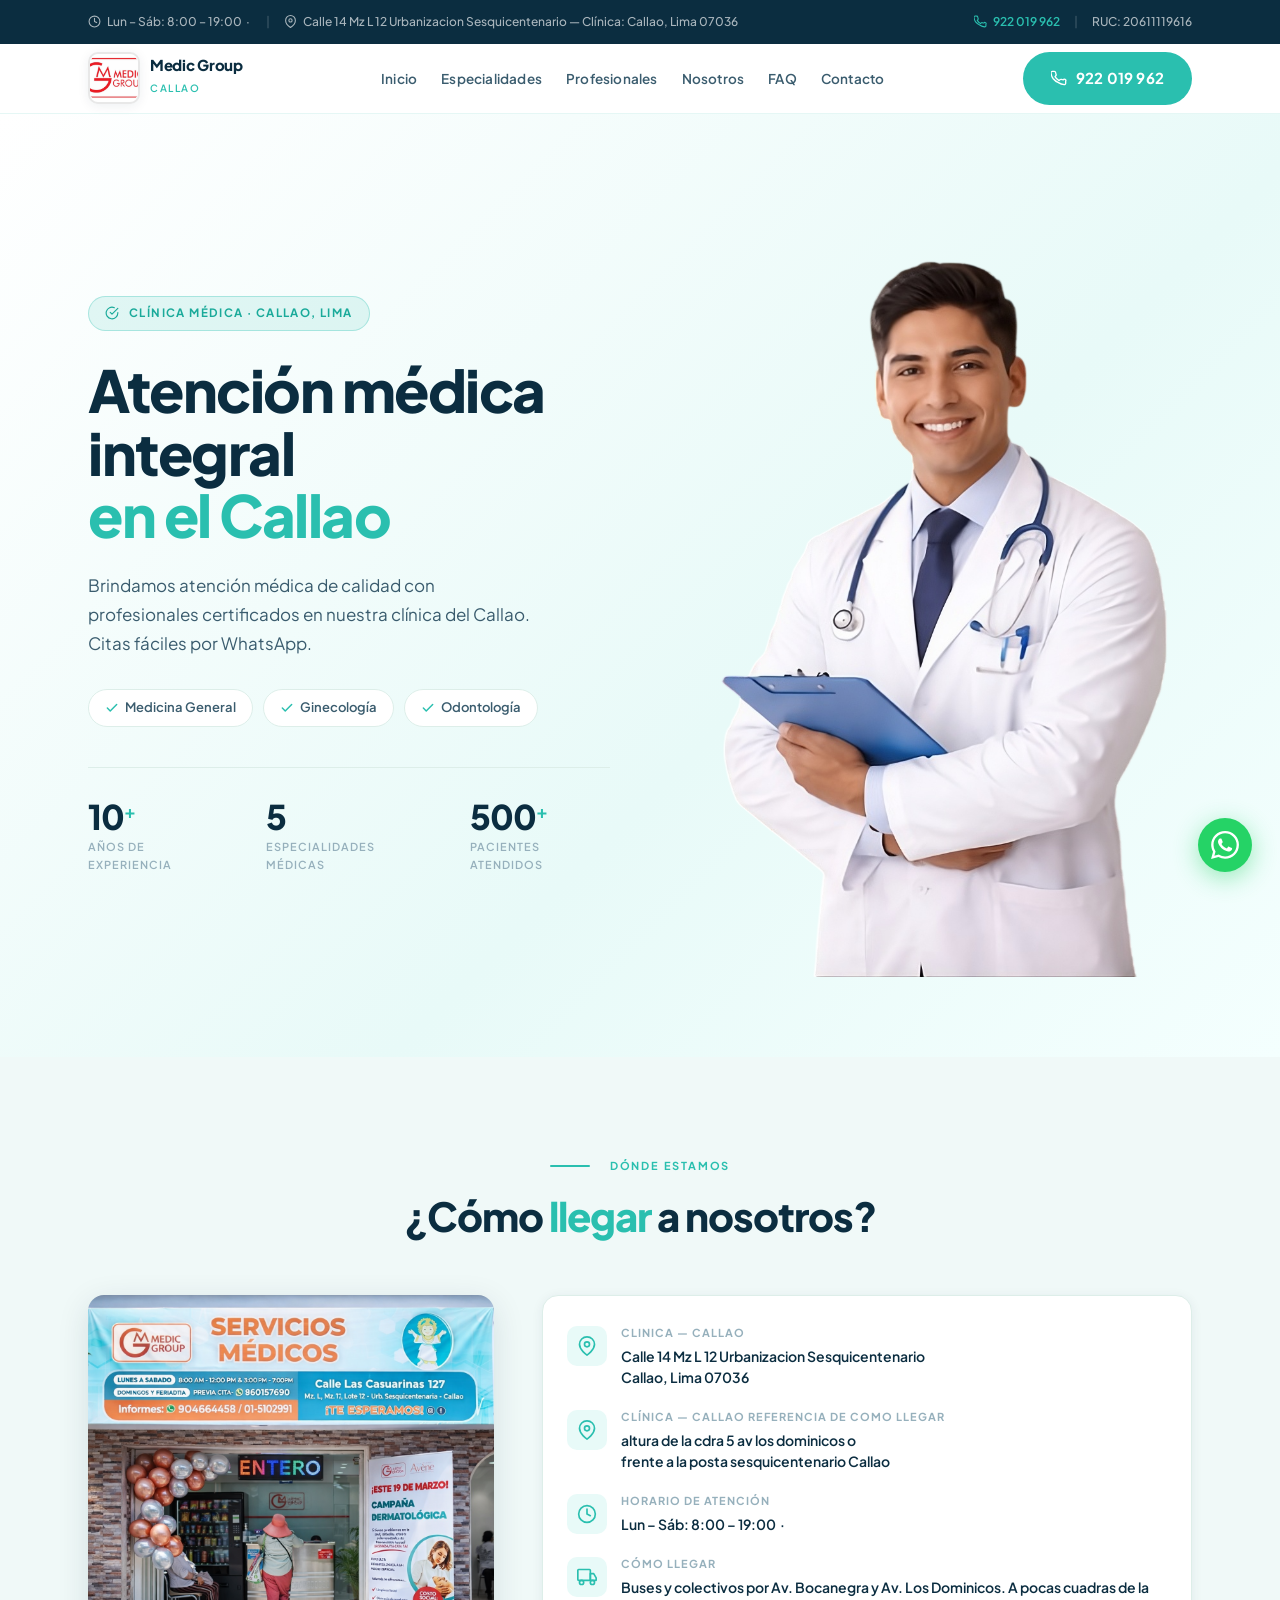
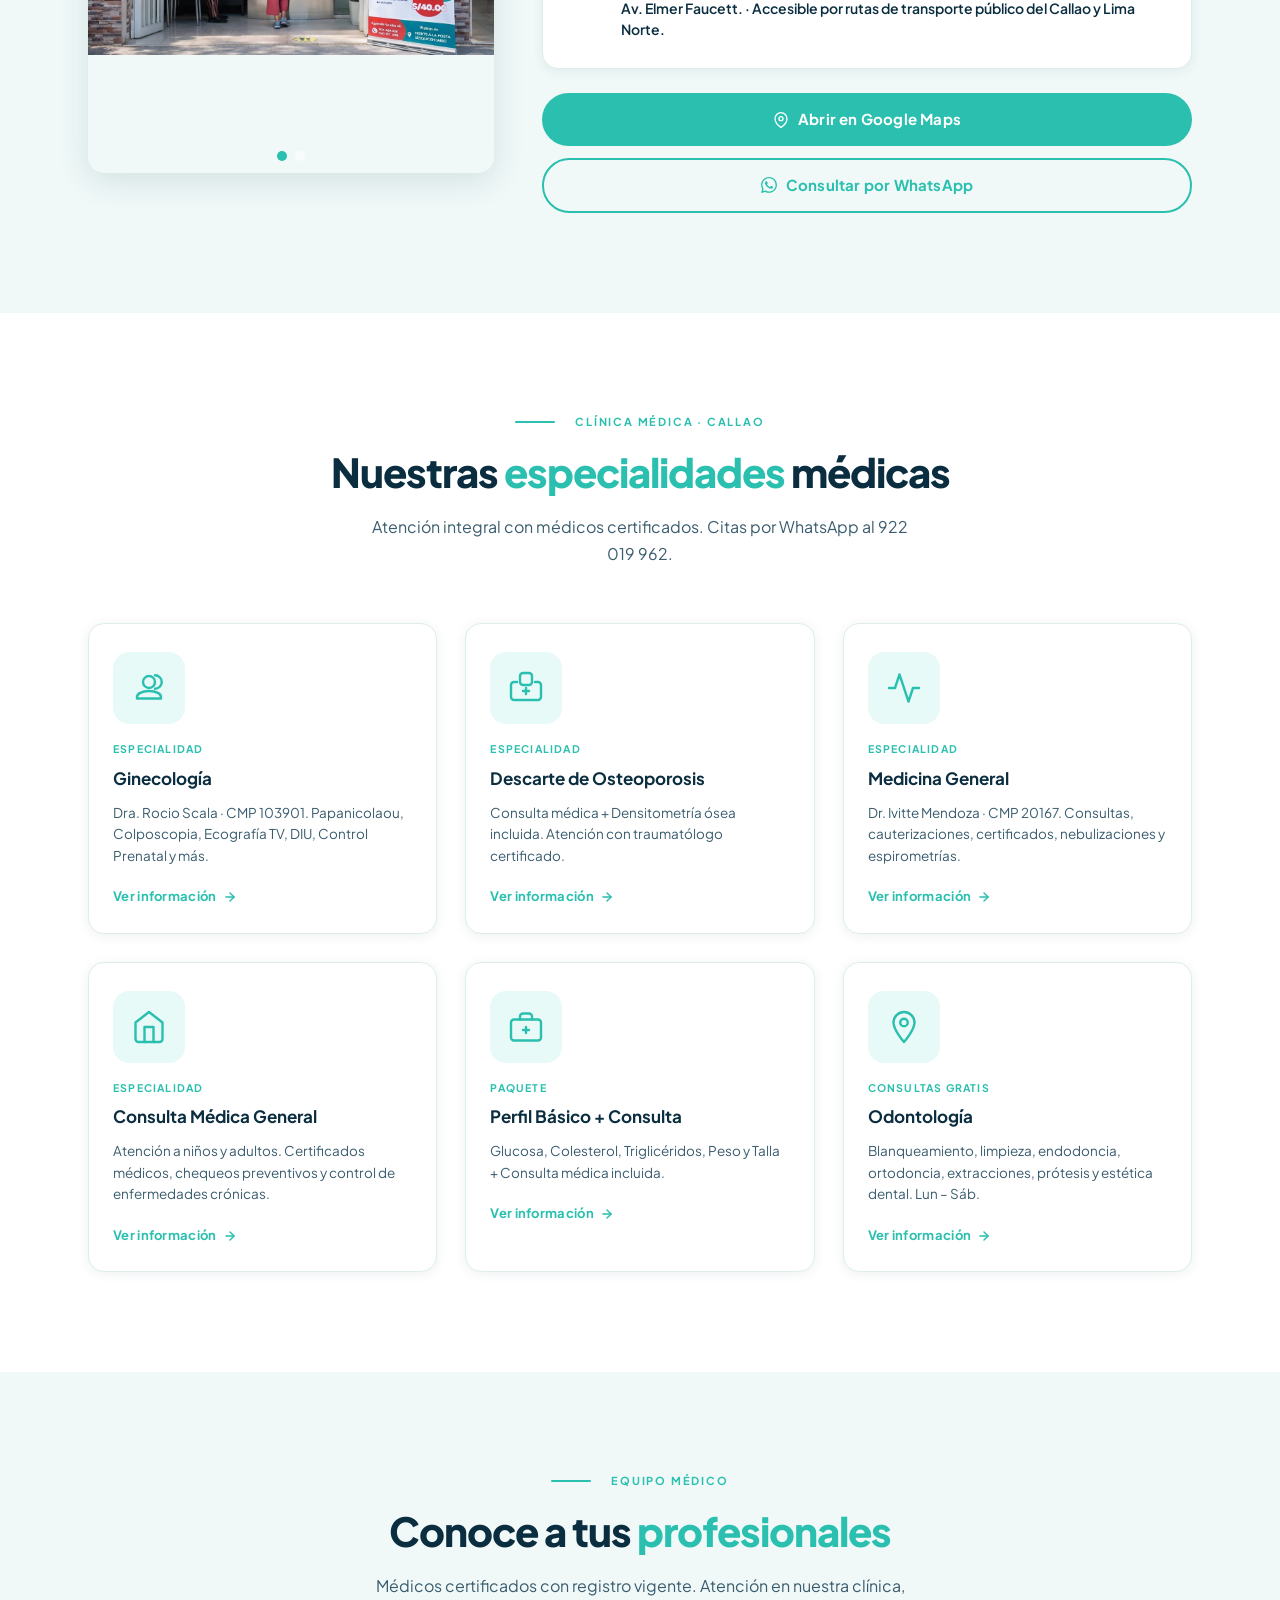
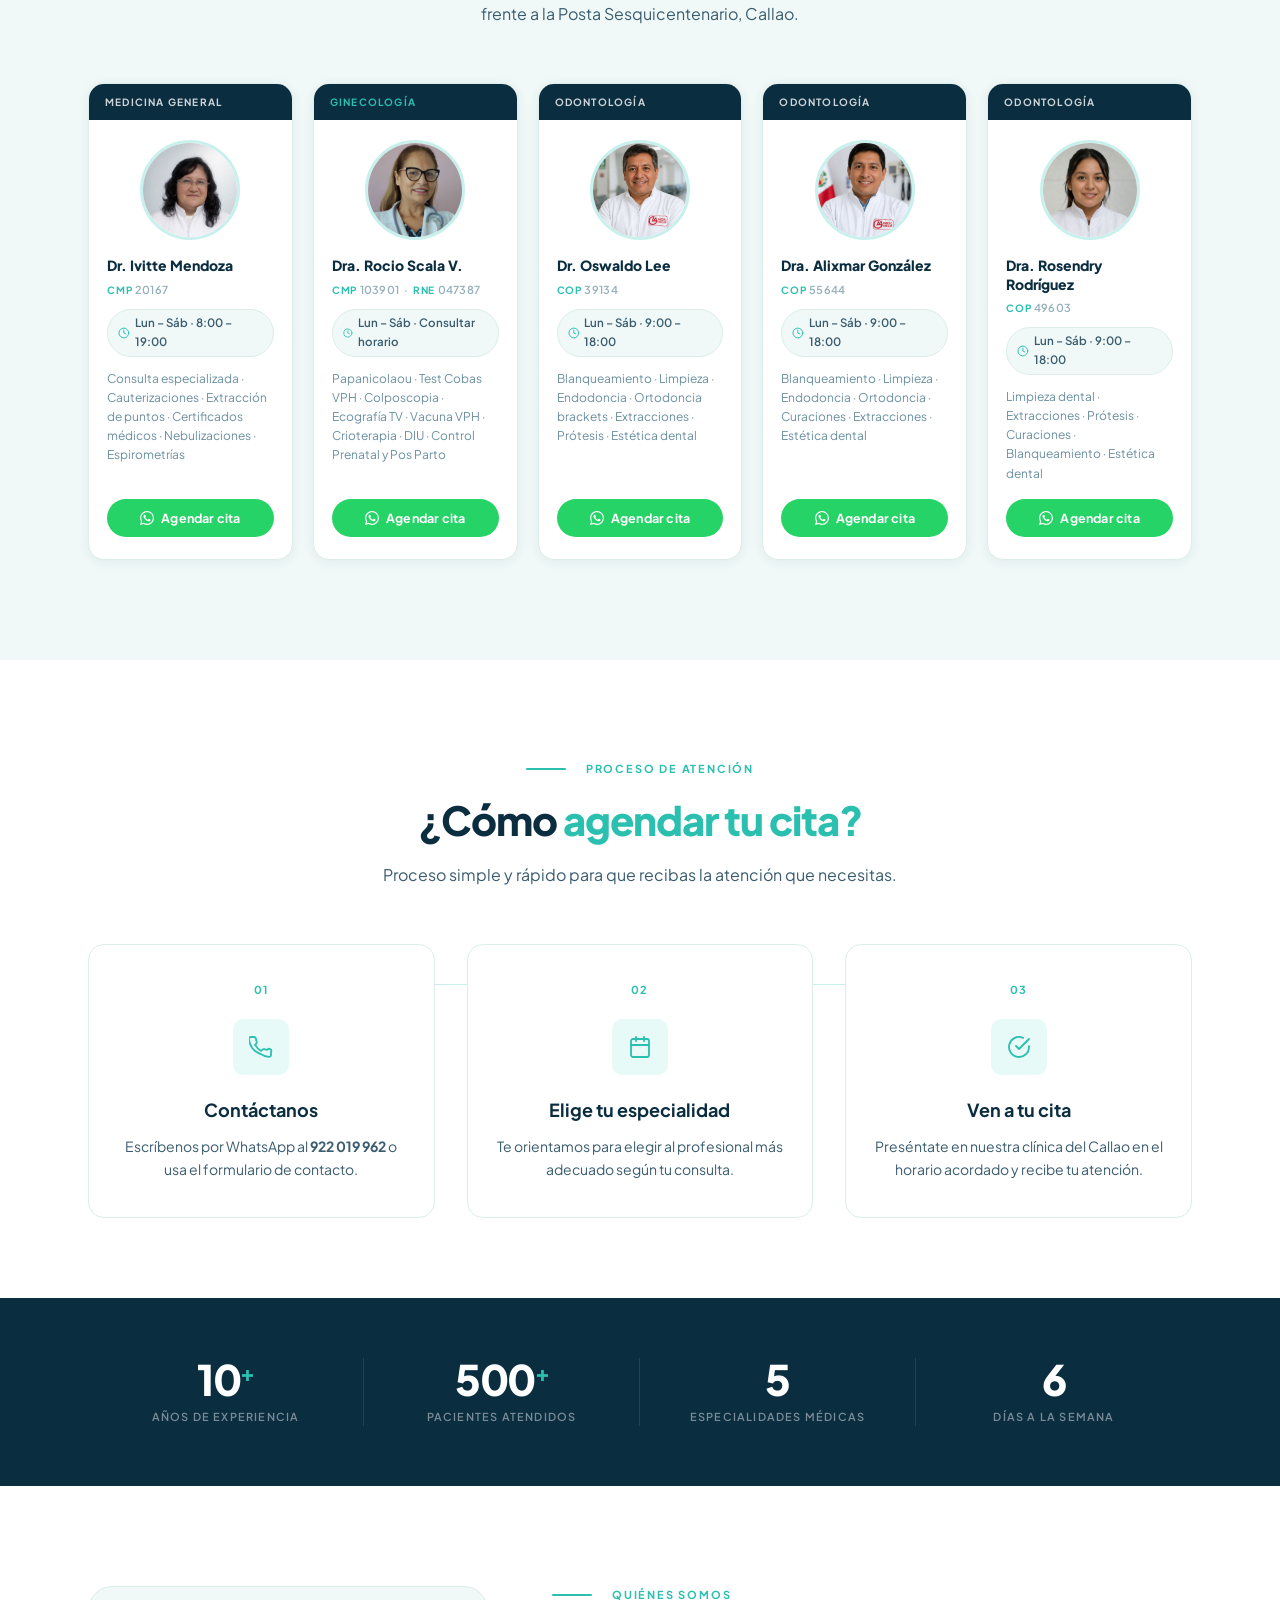
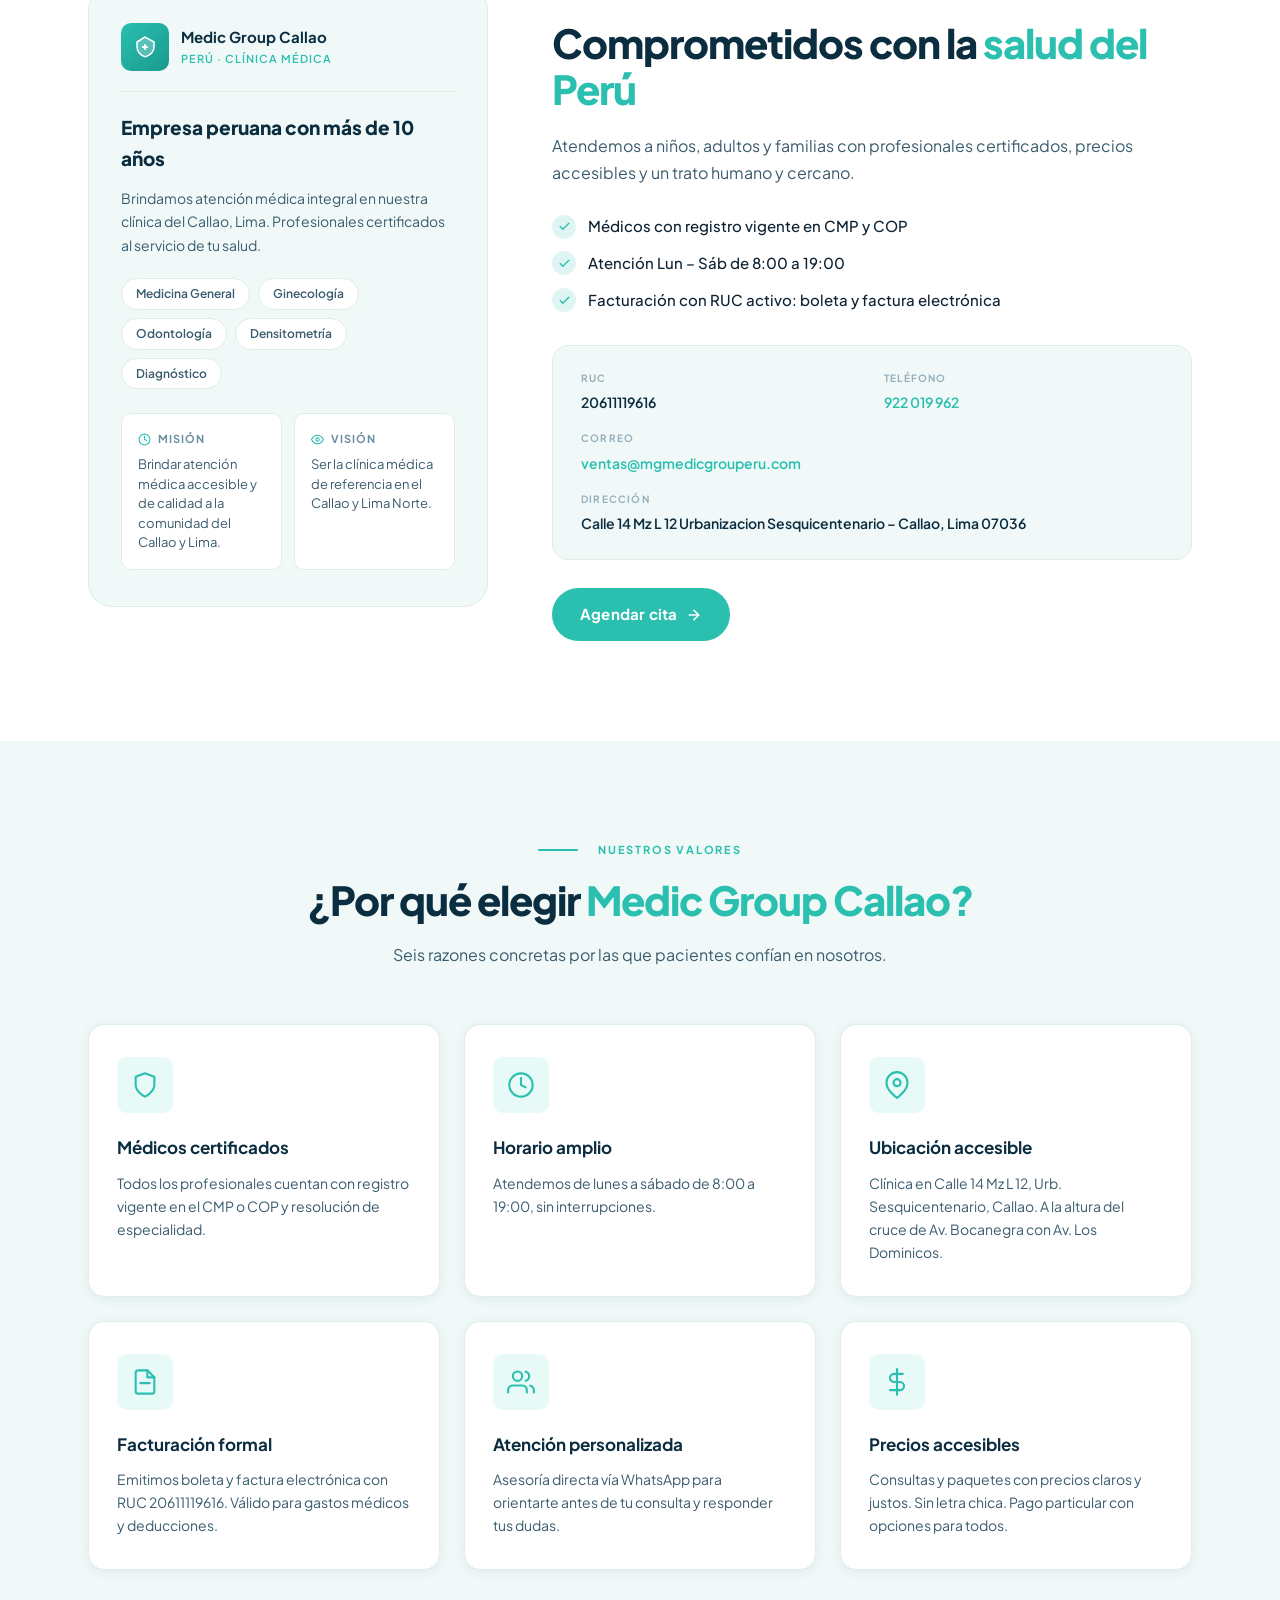
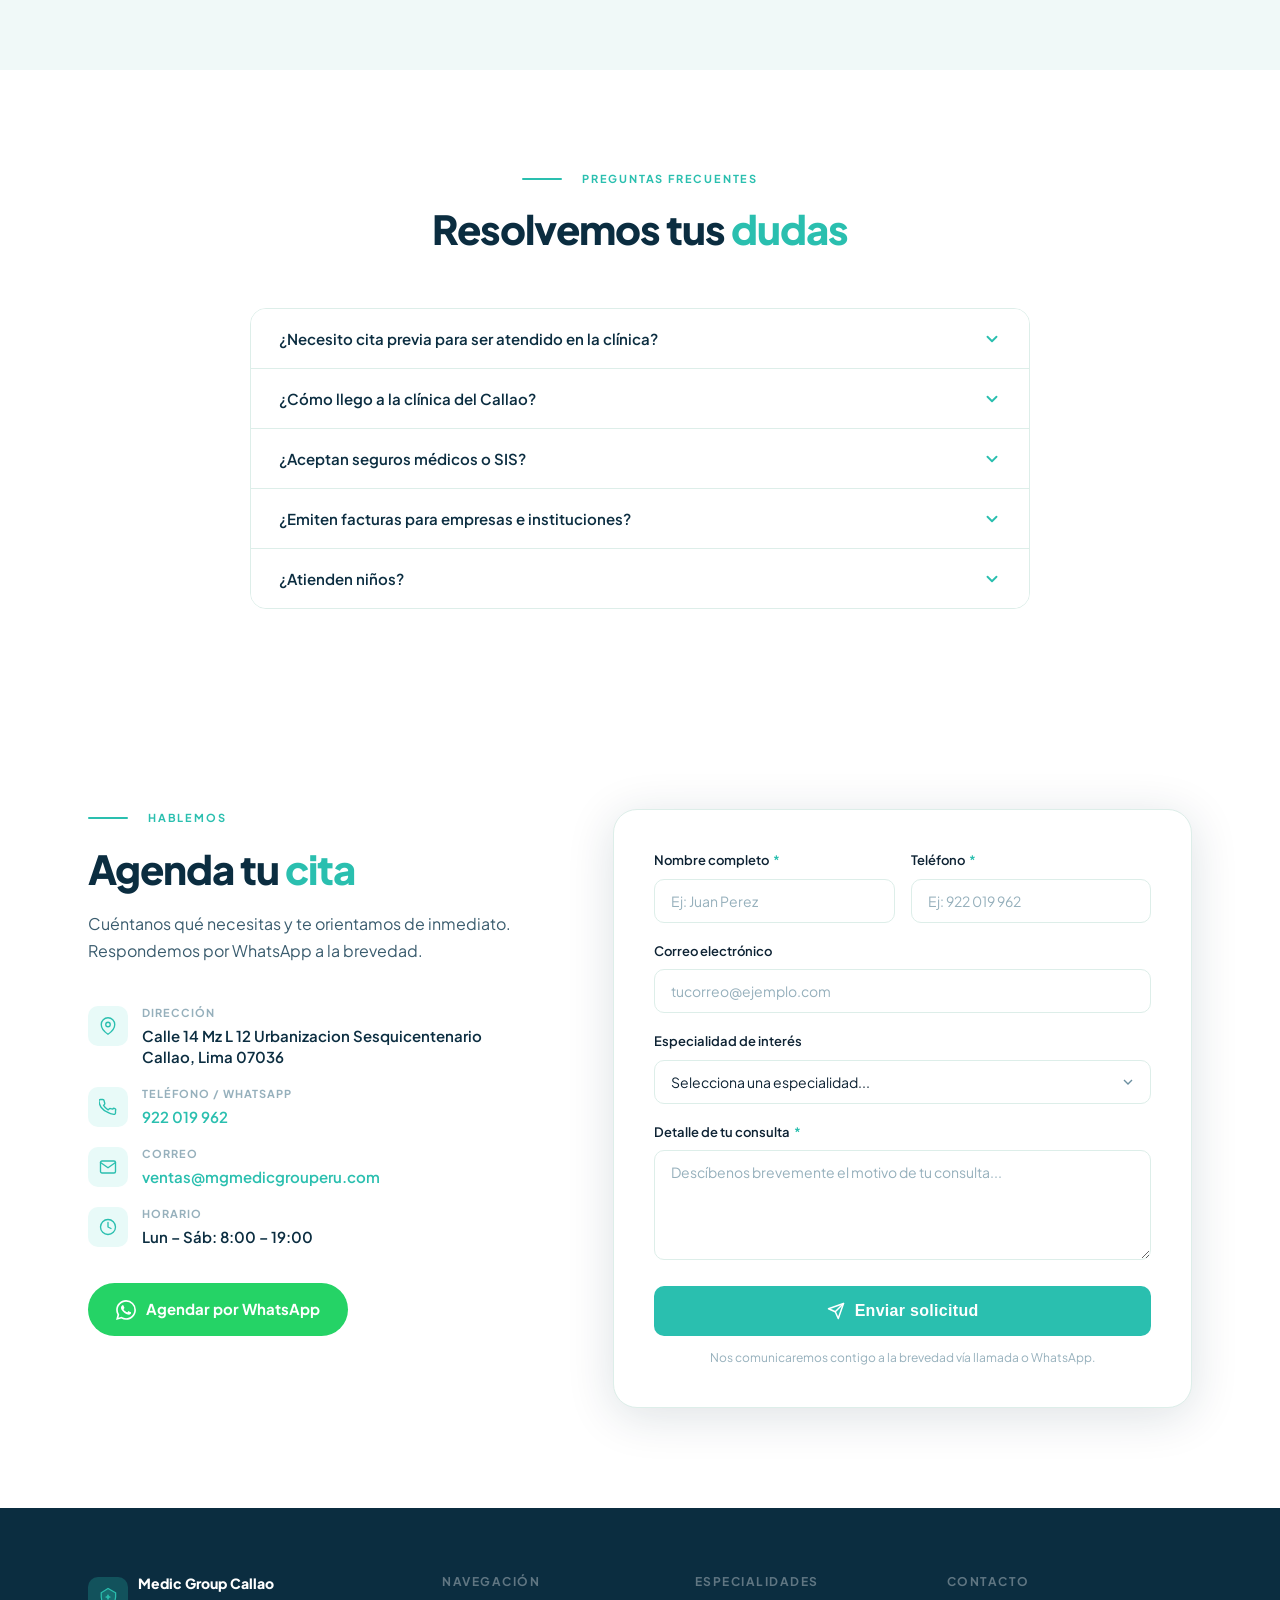
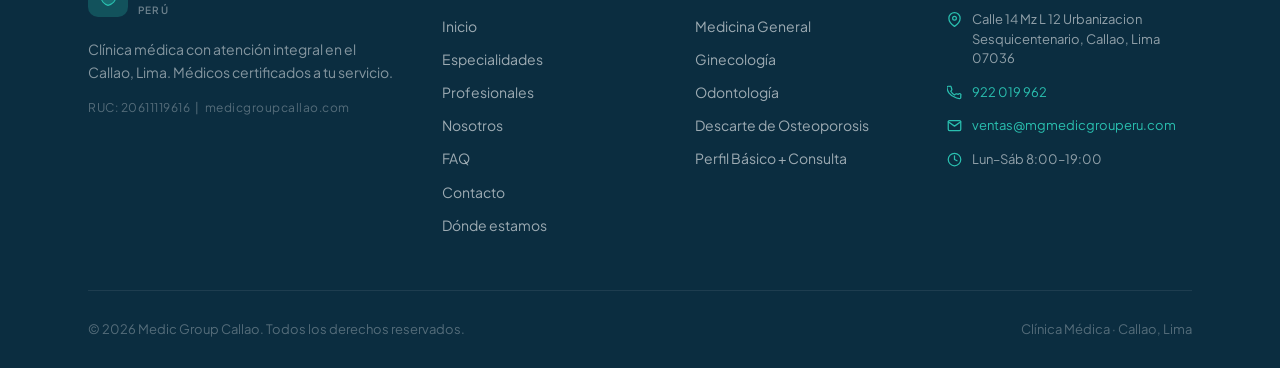
==== index.html @ 3d5a36c9 "Update index.html" ====
<!DOCTYPE html>
<html lang="es">
<head>
  <meta charset="UTF-8">
  <meta name="viewport" content="width=device-width, initial-scale=1.0">

  <title>MG Medic Group Peru — Clínica</title>
  
  <meta name="description" content="Clínica médica en el Callao con atención en Medicina General, Ginecología y Odontología. Médicos certificados. Citas por WhatsApp.">

  <link rel="icon" href="logo.png" sizes="32x32">

  <script type="application/ld+json">
  {
    "@context": "https://schema.org",
    "@type": "MedicalClinic",
    "name": "Medic Group Callao",
    "url": "https://medicgroupcallao.com",
    "logo": "https://medicgroupcallao.com/logo.png"
  }
  </script>

  <link rel="preconnect" href="https://fonts.googleapis.com">
  <link rel="preconnect" href="https://fonts.gstatic.com" crossorigin>
  <link href="https://fonts.googleapis.com/css2?family=Plus+Jakarta+Sans:wght@300;400;500;600;700;800&display=swap" rel="stylesheet">
  <link rel="stylesheet" href="styles.css">
  <link rel="stylesheet" href="animations.css">
</head>
<body>

<!-- WA FLOTANTE -->
<a href="https://wa.me/51922019962" target="_blank" class="fab-wa" aria-label="WhatsApp">
  <svg viewBox="0 0 24 24" fill="#fff" width="28" height="28"><path d="M17.472 14.382c-.297-.149-1.758-.867-2.03-.967-.273-.099-.471-.148-.67.15-.197.297-.767.966-.94 1.164-.173.199-.347.223-.644.075-.297-.15-1.255-.463-2.39-1.475-.883-.788-1.48-1.761-1.653-2.059-.173-.297-.018-.458.13-.606.134-.133.298-.347.446-.52.149-.174.198-.298.298-.497.099-.198.05-.371-.025-.52-.075-.149-.669-1.612-.916-2.207-.242-.579-.487-.5-.669-.51-.173-.008-.371-.01-.57-.01-.198 0-.52.074-.792.372-.272.297-1.04 1.016-1.04 2.479 0 1.462 1.065 2.875 1.213 3.074.149.198 2.096 3.2 5.077 4.487.709.306 1.262.489 1.694.625.712.227 1.36.195 1.871.118.571-.085 1.758-.719 2.006-1.413.248-.694.248-1.289.173-1.413-.074-.124-.272-.198-.57-.347m-5.421 7.403h-.004a9.87 9.87 0 01-5.031-1.378l-.361-.214-3.741.982.998-3.648-.235-.374a9.86 9.86 0 01-1.51-5.26c.001-5.45 4.436-9.884 9.888-9.884 2.64 0 5.122 1.03 6.988 2.898a9.825 9.825 0 012.893 6.994c-.003 5.45-4.437 9.884-9.885 9.884m8.413-18.297A11.815 11.815 0 0012.05 0C5.495 0 .16 5.335.157 11.892c0 2.096.547 4.142 1.588 5.945L.057 24l6.305-1.654a11.882 11.882 0 005.683 1.448h.005c6.554 0 11.89-5.335 11.893-11.893a11.821 11.821 0 00-3.48-8.413z"/></svg>
</a>

<!-- MODAL -->
<div class="modal-overlay" id="modalOverlay" onclick="closeModal()">
  <div class="modal-box" onclick="event.stopPropagation()">
    <button class="modal-close" onclick="closeModal()">
      <svg viewBox="0 0 24 24" fill="none" stroke="currentColor" stroke-width="2.5" stroke-linecap="round" stroke-linejoin="round" width="18" height="18"><line x1="18" y1="6" x2="6" y2="18"/><line x1="6" y1="6" x2="18" y2="18"/></svg>
    </button>
    <div class="modal-header">
      <div class="modal-header-icon" id="modalIcon">
        <svg viewBox="0 0 24 24" fill="none" stroke="currentColor" stroke-width="1.6" stroke-linecap="round" stroke-linejoin="round" width="32" height="32"><path d="M22 12h-4l-3 9L9 3l-3 9H2"/></svg>
      </div>
      <div class="modal-tag" id="modalTag"></div>
      <h3 class="modal-title" id="modalTitle"></h3>
    </div>
    <div class="modal-body">
      <p class="modal-desc" id="modalDesc"></p>
      <a id="modalBtn" href="#" target="_blank" class="modal-wa-btn">
        <svg viewBox="0 0 24 24" fill="currentColor" width="20" height="20"><path d="M17.472 14.382c-.297-.149-1.758-.867-2.03-.967-.273-.099-.471-.148-.67.15-.197.297-.767.966-.94 1.164-.173.199-.347.223-.644.075-.297-.15-1.255-.463-2.39-1.475-.883-.788-1.48-1.761-1.653-2.059-.173-.297-.018-.458.13-.606.134-.133.298-.347.446-.52.149-.174.198-.298.298-.497.099-.198.05-.371-.025-.52-.075-.149-.669-1.612-.916-2.207-.242-.579-.487-.5-.669-.51-.173-.008-.371-.01-.57-.01-.198 0-.52.074-.792.372-.272.297-1.04 1.016-1.04 2.479 0 1.462 1.065 2.875 1.213 3.074.149.198 2.096 3.2 5.077 4.487.709.306 1.262.489 1.694.625.712.227 1.36.195 1.871.118.571-.085 1.758-.719 2.006-1.413.248-.694.248-1.289.173-1.413-.074-.124-.272-.198-.57-.347m-5.421 7.403h-.004a9.87 9.87 0 01-5.031-1.378l-.361-.214-3.741.982.998-3.648-.235-.374a9.86 9.86 0 01-1.51-5.26c.001-5.45 4.436-9.884 9.888-9.884 2.64 0 5.122 1.03 6.988 2.898a9.825 9.825 0 012.893 6.994c-.003 5.45-4.437 9.884-9.885 9.884m8.413-18.297A11.815 11.815 0 0012.05 0C5.495 0 .16 5.335.157 11.892c0 2.096.547 4.142 1.588 5.945L.057 24l6.305-1.654a11.882 11.882 0 005.683 1.448h.005c6.554 0 11.89-5.335 11.893-11.893a11.821 11.821 0 00-3.48-8.413z"/></svg>
        Agendar cita por WhatsApp
      </a>
    </div>
  </div>
</div>

<!-- TOP BAR -->
<div class="topbar">
  <div class="container">
    <div class="topbar-inner">
      <div class="topbar-left">
        <span class="topbar-item">
          <svg viewBox="0 0 24 24" fill="none" stroke="currentColor" stroke-width="2" stroke-linecap="round" stroke-linejoin="round" width="13" height="13"><circle cx="12" cy="12" r="10"/><polyline points="12 6 12 12 16 14"/></svg>
          Lun &ndash; S&aacute;b: 8:00 &ndash; 19:00 &nbsp;&middot;&nbsp; 
        </span>
        <span class="topbar-divider">|</span>
        <span class="topbar-item">
          <svg viewBox="0 0 24 24" fill="none" stroke="currentColor" stroke-width="2" stroke-linecap="round" stroke-linejoin="round" width="13" height="13"><path d="M21 10c0 7-9 13-9 13s-9-6-9-13a9 9 0 0118 0z"/><circle cx="12" cy="10" r="3"/></svg>
          Calle 14 Mz L 12 Urbanizacion Sesquicentenario &mdash; Cl&iacute;nica: Callao, Lima 07036
        </span>
      </div>
      <div class="topbar-right">
        <a href="tel:51922019962" class="topbar-item topbar-link">
          <svg viewBox="0 0 24 24" fill="none" stroke="currentColor" stroke-width="2" stroke-linecap="round" stroke-linejoin="round" width="13" height="13"><path d="M22 16.92v3a2 2 0 01-2.18 2 19.79 19.79 0 01-8.63-3.07A19.5 19.5 0 013 12.72a19.79 19.79 0 01-3.07-8.67A2 2 0 011.9 2h3a2 2 0 012 1.72c.127.96.361 1.903.7 2.81a2 2 0 01-.45 2.11L6.09 9.91a16 16 0 006 6l1.27-1.27a2 2 0 012.11-.45c.907.339 1.85.573 2.81.7A2 2 0 0122 16.92z"/></svg>
          922 019 962
        </a>
        <span class="topbar-divider">|</span>
        <span class="topbar-item">RUC: 20611119616</span>
      </div>
    </div>
  </div>
</div>

<!-- NAVBAR -->
<nav class="navbar" id="navbar">
  <div class="container">
    <div class="nav-wrapper">
      <a href="#inicio" class="logo-mark">
        <div class="logo-icon">
        <img src="logo.png" alt="Logo Medic Group Callao" style="width:44px;height:44px;object-fit:contain;border-radius:10px;">
        </div>
        <div class="logo-text">
          <strong>Medic Group </strong>
          <span>Callao</span>
        </div>
      </a>
      <ul class="nav-links" role="list">
        <li><a href="#inicio"         class="nav-link">Inicio</a></li>
        <li><a href="#especialidades" class="nav-link">Especialidades</a></li>
        <li><a href="#profesionales"  class="nav-link">Profesionales</a></li>
        <li><a href="#nosotros"       class="nav-link">Nosotros</a></li>
        <li><a href="#faq"            class="nav-link">FAQ</a></li>
        <li><a href="#contacto"       class="nav-link">Contacto</a></li>
      </ul>
      <a href="tel:51922019962" class="btn-phone btn-primary">
        <svg viewBox="0 0 24 24" fill="none" stroke="currentColor" stroke-width="2" stroke-linecap="round" stroke-linejoin="round" width="15" height="15"><path d="M22 16.92v3a2 2 0 01-2.18 2 19.79 19.79 0 01-8.63-3.07A19.5 19.5 0 013 12.72a19.79 19.79 0 01-3.07-8.67A2 2 0 011.9 2h3a2 2 0 012 1.72c.127.96.361 1.903.7 2.81a2 2 0 01-.45 2.11L6.09 9.91a16 16 0 006 6l1.27-1.27a2 2 0 012.11-.45c.907.339 1.85.573 2.81.7A2 2 0 0122 16.92z"/></svg>
        922 019 962
      </a>
      <button class="hamburger" id="hamburger" aria-label="Menu">
        <span></span><span></span><span></span>
      </button>
    </div>
    <div class="mobile-nav" id="mobileNav">
      <a href="#inicio"         class="nav-link">Inicio</a>
      <a href="#especialidades" class="nav-link">Especialidades</a>
      <a href="#profesionales"  class="nav-link">Profesionales</a>
      <a href="#nosotros"       class="nav-link">Nosotros</a>
      <a href="#faq"            class="nav-link">FAQ</a>
      <a href="#contacto"       class="nav-link">Contacto</a>
      <a href="#ubicacion"      class="nav-link">D&oacute;nde estamos</a>
      <a href="tel:51922019962" class="btn-phone btn-primary mobile-nav-phone">922 019 962</a>
    </div>
  </div>
</nav>

<!-- HERO -->
<section class="hero" id="inicio">
  <div class="container">
    <div class="hero-grid">
      <div class="hero-text-col">
        <div class="hero-label">
          <svg viewBox="0 0 24 24" fill="none" stroke="currentColor" stroke-width="2" stroke-linecap="round" stroke-linejoin="round" width="14" height="14"><path d="M22 11.08V12a10 10 0 11-5.93-9.14"/><polyline points="22 4 12 14.01 9 11.01"/></svg>
          Cl&iacute;nica M&eacute;dica &middot; Callao, Lima
        </div>
        <h1 class="hero-title">Atenci&oacute;n m&eacute;dica<br>integral<br><span class="accent">en el Callao</span></h1>
        <p class="hero-desc">Brindamos atenci&oacute;n m&eacute;dica de calidad con profesionales certificados en nuestra cl&iacute;nica del Callao. Citas f&aacute;ciles por WhatsApp.</p>
        <div class="hero-tags">
          <span class="tag-chip"><svg viewBox="0 0 24 24" fill="none" stroke="currentColor" stroke-width="2.5" stroke-linecap="round" stroke-linejoin="round" width="13" height="13"><polyline points="20 6 9 17 4 12"/></svg>Medicina General</span>
          <span class="tag-chip"><svg viewBox="0 0 24 24" fill="none" stroke="currentColor" stroke-width="2.5" stroke-linecap="round" stroke-linejoin="round" width="13" height="13"><polyline points="20 6 9 17 4 12"/></svg>Ginecolog&iacute;a</span>
          <span class="tag-chip"><svg viewBox="0 0 24 24" fill="none" stroke="currentColor" stroke-width="2.5" stroke-linecap="round" stroke-linejoin="round" width="13" height="13"><polyline points="20 6 9 17 4 12"/></svg>Odontolog&iacute;a</span>
        </div>
        <div class="hero-stats">
          <div class="stat-item"><div class="stat-number">10<sup>+</sup></div><div class="stat-label">A&ntilde;os de Experiencia</div></div>
          <div class="stat-item"><div class="stat-number">5</div><div class="stat-label">Especialidades M&eacute;dicas</div></div>
          <div class="stat-item"><div class="stat-number">500<sup>+</sup></div><div class="stat-label">Pacientes Atendidos</div></div>
        </div>
      </div>
      <div class="hero-img-col">
        <div class="hero-img-wrap">
         <img src="doctor.jpg" alt="Medic Group Callao" loading="eager" style="width:100%;border-radius:20px;">
        </div>
      </div>
    </div>
  </div>
</section>

<!-- UBICACION -->
<section class="ubicacion" id="ubicacion">
  <div class="container">
    <div class="section-header">
      <div class="section-label reveal"><span class="label-line"></span>D&oacute;nde Estamos</div>
      <h2 class="section-title reveal delay-1">&iquest;C&oacute;mo <span class="accent">llegar</span> a nosotros?</h2>
    </div>
    <div class="ubicacion-grid">
      <div class="ubi-slider" style="border-radius:16px; overflow:hidden; margin-bottom:40px; box-shadow:0 8px 32px rgba(11,45,64,.12); position:relative;">
  <div class="ubi-slider-track" id="ubiTrack" style="display:flex; transition:transform 0.5s ease;">
    <div style="min-width:100%; height:360px;">
      <img src="local.jpg" alt="Local Medic Group Callao" style="width:100%; height:100%; object-fit:cover; display:block;">
    </div>
    <div style="min-width:100%; height:360px;">
      <iframe src="https://www.google.com/maps/embed?pb=!1m18!1m12!1m3!1d243.8!2d-77.0968317!3d-12.009568!2m3!1f0!2f0!3f0!3m2!1i1024!2i768!4f13.1!3m3!1m2!1s0x9105cb93cf0d8053%3A0x4ebf95f88d920b00!2sMEDIC%20GROUP%20CALLAO!5e0!3m2!1ses!2spe!4v1711234567890" width="100%" height="100%" style="border:0; display:block;" allowfullscreen="" loading="lazy"></iframe>
    </div>
  </div>
  <div style="position:absolute; bottom:12px; left:50%; transform:translateX(-50%); display:flex; gap:8px;">
    <span onclick="ubiSlide(0)" id="ubiDot0" style="width:10px;height:10px;border-radius:50%;background:#2ABFAF;cursor:pointer;display:block;"></span>
    <span onclick="ubiSlide(1)" id="ubiDot1" style="width:10px;height:10px;border-radius:50%;background:rgba(255,255,255,.6);cursor:pointer;display:block;"></span>
  </div>
</div>
      <div class="ubicacion-info reveal-left">
        <div class="ubicacion-detail-card">
          <div class="ubi-item">
            <div class="ubi-icon"><svg viewBox="0 0 24 24" fill="none" stroke="currentColor" stroke-width="2" stroke-linecap="round" stroke-linejoin="round" width="20" height="20"><path d="M21 10c0 7-9 13-9 13s-9-6-9-13a9 9 0 0118 0z"/><circle cx="12" cy="10" r="3"/></svg></div>
            <div>
              <div class="ubi-label">Clinica &mdash; Callao</div>
              <div class="ubi-value">Calle 14 Mz L 12 Urbanizacion Sesquicentenario <br>Callao, Lima 07036</div>
            </div>
          </div>
          <div class="ubi-item">
            <div class="ubi-icon"><svg viewBox="0 0 24 24" fill="none" stroke="currentColor" stroke-width="2" stroke-linecap="round" stroke-linejoin="round" width="20" height="20"><path d="M21 10c0 7-9 13-9 13s-9-6-9-13a9 9 0 0118 0z"/><circle cx="12" cy="10" r="3"/></svg></div>
            <div>
              <div class="ubi-label">Cl&iacute;nica &mdash; Callao referencia de como llegar</div>
              <div class="ubi-value">altura de la cdra 5 av los dominicos o <br>frente a la posta sesquicentenario Callao</div>
            </div>
          </div>
          <div class="ubi-item">
            <div class="ubi-icon"><svg viewBox="0 0 24 24" fill="none" stroke="currentColor" stroke-width="2" stroke-linecap="round" stroke-linejoin="round" width="20" height="20"><circle cx="12" cy="12" r="10"/><polyline points="12 6 12 12 16 14"/></svg></div>
            <div>
              <div class="ubi-label">Horario de atenci&oacute;n</div>
              <div class="ubi-value">Lun &ndash; S&aacute;b: 8:00 &ndash; 19:00 &nbsp;&middot;&nbsp; </div>
            </div>
          </div>
          <div class="ubi-item">
            <div class="ubi-icon"><svg viewBox="0 0 24 24" fill="none" stroke="currentColor" stroke-width="2" stroke-linecap="round" stroke-linejoin="round" width="20" height="20"><rect x="1" y="3" width="15" height="13" rx="1"/><path d="M16 8h4l3 5v3h-7V8z"/><circle cx="5.5" cy="18.5" r="2.5"/><circle cx="18.5" cy="18.5" r="2.5"/></svg></div>
            <div>
              <div class="ubi-label">C&oacute;mo llegar</div>
              <div class="ubi-value">Buses y colectivos por Av. Bocanegra y Av. Los Dominicos. A pocas cuadras de la Av. Elmer Faucett. &middot; Accesible por rutas de transporte público del Callao y Lima Norte.</div>
            </div>
          </div>
        </div>
        <div class="ubi-actions">
          <a href="https://www.google.com/maps/place/MEDIC+GROUP+CALLAO/@-12.0098948,-77.0972987,18.5z/data=!4m14!1m7!3m6!1s0x9105ce83534fdc79:0x15536e7803db88d2!2sEl+Gran+Molino!8m2!3d-12.0101632!4d-77.0969449!16s%2Fg%2F1tf76l1h!3m5!1s0x9105cb93cf0d8053:0x4ebf95f88d920b00!8m2!3d-12.009568!4d-77.0968317!16s%2Fg%2F11xvz34r8t?hl=es&entry=ttu" target="_blank" class="btn-primary">
            <svg viewBox="0 0 24 24" fill="none" stroke="currentColor" stroke-width="2" stroke-linecap="round" stroke-linejoin="round" width="16" height="16"><path d="M21 10c0 7-9 13-9 13s-9-6-9-13a9 9 0 0118 0z"/><circle cx="12" cy="10" r="3"/></svg>
            Abrir en Google Maps
          </a>
          <a href="https://wa.me/51922019962?text=Hola%2C%20quiero%20saber%20c%C3%B3mo%20llegar%20a%20su%20local" target="_blank" class="btn-outline">
            <svg viewBox="0 0 24 24" fill="currentColor" width="16" height="16"><path d="M17.472 14.382c-.297-.149-1.758-.867-2.03-.967-.273-.099-.471-.148-.67.15-.197.297-.767.966-.94 1.164-.173.199-.347.223-.644.075-.297-.15-1.255-.463-2.39-1.475-.883-.788-1.48-1.761-1.653-2.059-.173-.297-.018-.458.13-.606.134-.133.298-.347.446-.52.149-.174.198-.298.298-.497.099-.198.05-.371-.025-.52-.075-.149-.669-1.612-.916-2.207-.242-.579-.487-.5-.669-.51-.173-.008-.371-.01-.57-.01-.198 0-.52.074-.792.372-.272.297-1.04 1.016-1.04 2.479 0 1.462 1.065 2.875 1.213 3.074.149.198 2.096 3.2 5.077 4.487.709.306 1.262.489 1.694.625.712.227 1.36.195 1.871.118.571-.085 1.758-.719 2.006-1.413.248-.694.248-1.289.173-1.413-.074-.124-.272-.198-.57-.347m-5.421 7.403h-.004a9.87 9.87 0 01-5.031-1.378l-.361-.214-3.741.982.998-3.648-.235-.374a9.86 9.86 0 01-1.51-5.26c.001-5.45 4.436-9.884 9.888-9.884 2.64 0 5.122 1.03 6.988 2.898a9.825 9.825 0 012.893 6.994c-.003 5.45-4.437 9.884-9.885 9.884m8.413-18.297A11.815 11.815 0 0012.05 0C5.495 0 .16 5.335.157 11.892c0 2.096.547 4.142 1.588 5.945L.057 24l6.305-1.654a11.882 11.882 0 005.683 1.448h.005c6.554 0 11.89-5.335 11.893-11.893a11.821 11.821 0 00-3.48-8.413z"/></svg>
            Consultar por WhatsApp
          </a>
        </div>
      </div>
    </div>
  </div>
</section>

<!-- ESPECIALIDADES -->
<section class="especialidades" id="especialidades">
  <div class="container">
    <div class="section-header">
      <div class="section-label reveal"><span class="label-line"></span>Cl&iacute;nica M&eacute;dica &middot; Callao</div>
      <h2 class="section-title reveal delay-1">Nuestras <span class="accent">especialidades</span> m&eacute;dicas</h2>
      <p class="section-desc reveal delay-2">Atenci&oacute;n integral con m&eacute;dicos certificados. Citas por WhatsApp al 922 019 962.</p>
    </div>
    <div class="spec-grid">
      <div class="spec-card reveal delay-1" onclick="openModal(0)">
        <div class="spec-card-icon">
          <svg viewBox="0 0 24 24" fill="none" stroke="currentColor" stroke-width="1.6" stroke-linecap="round" stroke-linejoin="round" width="36" height="36"><circle cx="12" cy="8" r="4"/><path d="M12 14c-5 0-8 2-8 4v1h16v-1c0-2-3-4-8-4z"/><path d="M16 3.5a4 4 0 010 9"/></svg>
        </div>
        <div class="spec-card-body">
          <div class="spec-card-tag">Especialidad</div>
          <div class="spec-card-title">Ginecolog&iacute;a</div>
          <p class="spec-card-desc">Dra. Rocio Scala &middot; CMP 103901. Papanicolaou, Colposcopia, Ecograf&iacute;a TV, DIU, Control Prenatal y m&aacute;s.</p>
          <span class="spec-card-link">Ver informaci&oacute;n <svg viewBox="0 0 24 24" fill="none" stroke="currentColor" stroke-width="2.5" stroke-linecap="round" stroke-linejoin="round" width="14" height="14"><line x1="5" y1="12" x2="19" y2="12"/><polyline points="12 5 19 12 12 19"/></svg></span>
        </div>
      </div>
      <div class="spec-card reveal delay-2" onclick="openModal(1)">
        <div class="spec-card-icon">
          <svg viewBox="0 0 24 24" fill="none" stroke="currentColor" stroke-width="1.6" stroke-linecap="round" stroke-linejoin="round" width="36" height="36"><path d="M18 8h2a2 2 0 012 2v8a2 2 0 01-2 2H4a2 2 0 01-2-2v-8a2 2 0 012-2h2"/><rect x="8" y="2" width="8" height="8" rx="2"/><path d="M12 12v4M10 14h4"/></svg>
        </div>
        <div class="spec-card-body">
          <div class="spec-card-tag">Especialidad</div>
          <div class="spec-card-title">Descarte de Osteoporosis</div>
          <p class="spec-card-desc">Consulta m&eacute;dica + Densitometr&iacute;a &oacute;sea incluida. Atenci&oacute;n con traumat&oacute;logo certificado.</p>
          <span class="spec-card-link">Ver informaci&oacute;n <svg viewBox="0 0 24 24" fill="none" stroke="currentColor" stroke-width="2.5" stroke-linecap="round" stroke-linejoin="round" width="14" height="14"><line x1="5" y1="12" x2="19" y2="12"/><polyline points="12 5 19 12 12 19"/></svg></span>
        </div>
      </div>
      <div class="spec-card reveal delay-3" onclick="openModal(2)">
        <div class="spec-card-icon">
          <svg viewBox="0 0 24 24" fill="none" stroke="currentColor" stroke-width="1.6" stroke-linecap="round" stroke-linejoin="round" width="36" height="36"><path d="M22 12h-4l-3 9L9 3l-3 9H2"/></svg>
        </div>
        <div class="spec-card-body">
          <div class="spec-card-tag">Especialidad</div>
          <div class="spec-card-title">Medicina General</div>
          <p class="spec-card-desc">Dr. Ivitte Mendoza &middot; CMP 20167. Consultas, cauterizaciones, certificados, nebulizaciones y espirometr&iacute;as.</p>
          <span class="spec-card-link">Ver informaci&oacute;n <svg viewBox="0 0 24 24" fill="none" stroke="currentColor" stroke-width="2.5" stroke-linecap="round" stroke-linejoin="round" width="14" height="14"><line x1="5" y1="12" x2="19" y2="12"/><polyline points="12 5 19 12 12 19"/></svg></span>
        </div>
      </div>
      <div class="spec-card reveal delay-1" onclick="openModal(3)">
        <div class="spec-card-icon">
          <svg viewBox="0 0 24 24" fill="none" stroke="currentColor" stroke-width="1.6" stroke-linecap="round" stroke-linejoin="round" width="36" height="36"><path d="M3 9l9-7 9 7v11a2 2 0 01-2 2H5a2 2 0 01-2-2z"/><polyline points="9 22 9 12 15 12 15 22"/></svg>
        </div>
        <div class="spec-card-body">
          <div class="spec-card-tag">Especialidad</div>
          <div class="spec-card-title">Consulta M&eacute;dica General</div>
          <p class="spec-card-desc">Atenci&oacute;n a ni&ntilde;os y adultos. Certificados m&eacute;dicos, chequeos preventivos y control de enfermedades cr&oacute;nicas.</p>
          <span class="spec-card-link">Ver informaci&oacute;n <svg viewBox="0 0 24 24" fill="none" stroke="currentColor" stroke-width="2.5" stroke-linecap="round" stroke-linejoin="round" width="14" height="14"><line x1="5" y1="12" x2="19" y2="12"/><polyline points="12 5 19 12 12 19"/></svg></span>
        </div>
      </div>
      <div class="spec-card reveal delay-2" onclick="openModal(4)">
        <div class="spec-card-icon">
          <svg viewBox="0 0 24 24" fill="none" stroke="currentColor" stroke-width="1.6" stroke-linecap="round" stroke-linejoin="round" width="36" height="36"><rect x="2" y="7" width="20" height="14" rx="2"/><path d="M16 7V5a2 2 0 00-2-2h-4a2 2 0 00-2 2v2"/><line x1="12" y1="12" x2="12" y2="16"/><line x1="10" y1="14" x2="14" y2="14"/></svg>
        </div>
        <div class="spec-card-body">
          <div class="spec-card-tag">Paquete</div>
          <div class="spec-card-title">Perfil B&aacute;sico + Consulta</div>
          <p class="spec-card-desc">Glucosa, Colesterol, Triglic&eacute;ridos, Peso y Talla + Consulta m&eacute;dica incluida.</p>
          <span class="spec-card-link">Ver informaci&oacute;n <svg viewBox="0 0 24 24" fill="none" stroke="currentColor" stroke-width="2.5" stroke-linecap="round" stroke-linejoin="round" width="14" height="14"><line x1="5" y1="12" x2="19" y2="12"/><polyline points="12 5 19 12 12 19"/></svg></span>
        </div>
      </div>
      <div class="spec-card reveal delay-3" onclick="openModal(5)">
        <div class="spec-card-icon">
          <svg viewBox="0 0 24 24" fill="none" stroke="currentColor" stroke-width="1.6" stroke-linecap="round" stroke-linejoin="round" width="36" height="36"><path d="M12 2a7 7 0 017 7c0 5-7 13-7 13S5 14 5 9a7 7 0 017-7z"/><circle cx="12" cy="9" r="2.5"/></svg>
        </div>
        <div class="spec-card-body">
          <div class="spec-card-tag">Consultas Gratis</div>
          <div class="spec-card-title">Odontolog&iacute;a</div>
          <p class="spec-card-desc">Blanqueamiento, limpieza, endodoncia, ortodoncia, extracciones, pr&oacute;tesis y est&eacute;tica dental. Lun &ndash; S&aacute;b.</p>
          <span class="spec-card-link">Ver informaci&oacute;n <svg viewBox="0 0 24 24" fill="none" stroke="currentColor" stroke-width="2.5" stroke-linecap="round" stroke-linejoin="round" width="14" height="14"><line x1="5" y1="12" x2="19" y2="12"/><polyline points="12 5 19 12 12 19"/></svg></span>
        </div>
      </div>
    </div>
  </div>
</section>

<!-- PROFESIONALES -->
<section class="profesionales" id="profesionales">
  <div class="container">
    <div class="section-header">
      <div class="section-label reveal"><span class="label-line"></span>Equipo M&eacute;dico</div>
      <h2 class="section-title reveal delay-1">Conoce a tus <span class="accent">profesionales</span></h2>
      <p class="section-desc reveal delay-2">M&eacute;dicos certificados con registro vigente. Atenci&oacute;n en nuestra cl&iacute;nica, frente a la Posta Sesquicentenario, Callao.</p>
    </div>
    <div class="prof-grid">

      <div class="prof-card reveal delay-1">
        <div class="prof-tag-bar"><span class="prof-tag">Medicina General</span></div>
        <div class="prof-card-body">
          <img src="dr-ivitte.jpg" alt="Dr. Ivitte Mendoza" class="prof-avatar-img">
          <h3 class="prof-nombre">Dr. Ivitte Mendoza </h3>
          <div class="prof-colegiatura"><span class="prof-reg-label">CMP</span> 20167</div>
          <div class="prof-horario">
            <svg viewBox="0 0 24 24" fill="none" stroke="currentColor" stroke-width="2" stroke-linecap="round" stroke-linejoin="round" width="13" height="13"><circle cx="12" cy="12" r="10"/><polyline points="12 6 12 12 16 14"/></svg>
            Lun &ndash; S&aacute;b &middot; 8:00 &ndash; 19:00
          </div>
          <p class="prof-servicios">Consulta especializada &middot; Cauterizaciones &middot; Extracci&oacute;n de puntos &middot; Certificados m&eacute;dicos &middot; Nebulizaciones &middot; Espirometr&iacute;as</p>
          <a href="https://wa.me/51922019962" target="_blank" class="prof-btn">
            <svg viewBox="0 0 24 24" fill="currentColor" width="14" height="14"><path d="M17.472 14.382c-.297-.149-1.758-.867-2.03-.967-.273-.099-.471-.148-.67.15-.197.297-.767.966-.94 1.164-.173.199-.347.223-.644.075-.297-.15-1.255-.463-2.39-1.475-.883-.788-1.48-1.761-1.653-2.059-.173-.297-.018-.458.13-.606.134-.133.298-.347.446-.52.149-.174.198-.298.298-.497.099-.198.05-.371-.025-.52-.075-.149-.669-1.612-.916-2.207-.242-.579-.487-.5-.669-.51-.173-.008-.371-.01-.57-.01-.198 0-.52.074-.792.372-.272.297-1.04 1.016-1.04 2.479 0 1.462 1.065 2.875 1.213 3.074.149.198 2.096 3.2 5.077 4.487.709.306 1.262.489 1.694.625.712.227 1.36.195 1.871.118.571-.085 1.758-.719 2.006-1.413.248-.694.248-1.289.173-1.413-.074-.124-.272-.198-.57-.347m-5.421 7.403h-.004a9.87 9.87 0 01-5.031-1.378l-.361-.214-3.741.982.998-3.648-.235-.374a9.86 9.86 0 01-1.51-5.26c.001-5.45 4.436-9.884 9.888-9.884 2.64 0 5.122 1.03 6.988 2.898a9.825 9.825 0 012.893 6.994c-.003 5.45-4.437 9.884-9.885 9.884m8.413-18.297A11.815 11.815 0 0012.05 0C5.495 0 .16 5.335.157 11.892c0 2.096.547 4.142 1.588 5.945L.057 24l6.305-1.654a11.882 11.882 0 005.683 1.448h.005c6.554 0 11.89-5.335 11.893-11.893a11.821 11.821 0 00-3.48-8.413z"/></svg>
            Agendar cita
          </a>
        </div>
      </div>

      <div class="prof-card reveal delay-2">
        <div class="prof-tag-bar"><span class="prof-tag prof-tag--teal">Ginecolog&iacute;a</span></div>
        <div class="prof-card-body">
         <img src="dr-rocio.jpg" alt="Dra. Rocio Scala V."  class="prof-avatar-img">
          <h3 class="prof-nombre">Dra. Rocio Scala V.</h3>
          <div class="prof-colegiatura"><span class="prof-reg-label">CMP</span> 103901 &nbsp;&middot;&nbsp; <span class="prof-reg-label">RNE</span> 047387</div>
          <div class="prof-horario">
            <svg viewBox="0 0 24 24" fill="none" stroke="currentColor" stroke-width="2" stroke-linecap="round" stroke-linejoin="round" width="13" height="13"><circle cx="12" cy="12" r="10"/><polyline points="12 6 12 12 16 14"/></svg>
            Lun &ndash; S&aacute;b &middot; Consultar horario
          </div>
          <p class="prof-servicios">Papanicolaou &middot; Test Cobas VPH &middot; Colposcopia &middot; Ecograf&iacute;a TV &middot; Vacuna VPH &middot; Crioterapia &middot; DIU &middot; Control Prenatal y Pos Parto</p>
          <a href="https://wa.me/51904464458" target="_blank" class="prof-btn">
            <svg viewBox="0 0 24 24" fill="currentColor" width="14" height="14"><path d="M17.472 14.382c-.297-.149-1.758-.867-2.03-.967-.273-.099-.471-.148-.67.15-.197.297-.767.966-.94 1.164-.173.199-.347.223-.644.075-.297-.15-1.255-.463-2.39-1.475-.883-.788-1.48-1.761-1.653-2.059-.173-.297-.018-.458.13-.606.134-.133.298-.347.446-.52.149-.174.198-.298.298-.497.099-.198.05-.371-.025-.52-.075-.149-.669-1.612-.916-2.207-.242-.579-.487-.5-.669-.51-.173-.008-.371-.01-.57-.01-.198 0-.52.074-.792.372-.272.297-1.04 1.016-1.04 2.479 0 1.462 1.065 2.875 1.213 3.074.149.198 2.096 3.2 5.077 4.487.709.306 1.262.489 1.694.625.712.227 1.36.195 1.871.118.571-.085 1.758-.719 2.006-1.413.248-.694.248-1.289.173-1.413-.074-.124-.272-.198-.57-.347m-5.421 7.403h-.004a9.87 9.87 0 01-5.031-1.378l-.361-.214-3.741.982.998-3.648-.235-.374a9.86 9.86 0 01-1.51-5.26c.001-5.45 4.436-9.884 9.888-9.884 2.64 0 5.122 1.03 6.988 2.898a9.825 9.825 0 012.893 6.994c-.003 5.45-4.437 9.884-9.885 9.884m8.413-18.297A11.815 11.815 0 0012.05 0C5.495 0 .16 5.335.157 11.892c0 2.096.547 4.142 1.588 5.945L.057 24l6.305-1.654a11.882 11.882 0 005.683 1.448h.005c6.554 0 11.89-5.335 11.893-11.893a11.821 11.821 0 00-3.48-8.413z"/></svg>
            Agendar cita
          </a>
        </div>
      </div>

      <div class="prof-card reveal delay-3">
        <div class="prof-tag-bar"><span class="prof-tag">Odontolog&iacute;a</span></div>
        <div class="prof-card-body">
       <img src="dr-oswaldo.jpg" alt="Dr. Oswaldo Lee" class="prof-avatar-img">
          <h3 class="prof-nombre">Dr. Oswaldo Lee</h3>
          <div class="prof-colegiatura"><span class="prof-reg-label">COP</span> 39134</div>
          <div class="prof-horario">
            <svg viewBox="0 0 24 24" fill="none" stroke="currentColor" stroke-width="2" stroke-linecap="round" stroke-linejoin="round" width="13" height="13"><circle cx="12" cy="12" r="10"/><polyline points="12 6 12 12 16 14"/></svg>
            Lun &ndash; S&aacute;b &middot; 9:00 &ndash; 18:00
          </div>
          <p class="prof-servicios">Blanqueamiento &middot; Limpieza &middot; Endodoncia &middot; Ortodoncia brackets &middot; Extracciones &middot; Pr&oacute;tesis &middot; Est&eacute;tica dental</p>
          <a href="https://wa.me/51922019962" target="_blank" class="prof-btn">
            <svg viewBox="0 0 24 24" fill="currentColor" width="14" height="14"><path d="M17.472 14.382c-.297-.149-1.758-.867-2.03-.967-.273-.099-.471-.148-.67.15-.197.297-.767.966-.94 1.164-.173.199-.347.223-.644.075-.297-.15-1.255-.463-2.39-1.475-.883-.788-1.48-1.761-1.653-2.059-.173-.297-.018-.458.13-.606.134-.133.298-.347.446-.52.149-.174.198-.298.298-.497.099-.198.05-.371-.025-.52-.075-.149-.669-1.612-.916-2.207-.242-.579-.487-.5-.669-.51-.173-.008-.371-.01-.57-.01-.198 0-.52.074-.792.372-.272.297-1.04 1.016-1.04 2.479 0 1.462 1.065 2.875 1.213 3.074.149.198 2.096 3.2 5.077 4.487.709.306 1.262.489 1.694.625.712.227 1.36.195 1.871.118.571-.085 1.758-.719 2.006-1.413.248-.694.248-1.289.173-1.413-.074-.124-.272-.198-.57-.347m-5.421 7.403h-.004a9.87 9.87 0 01-5.031-1.378l-.361-.214-3.741.982.998-3.648-.235-.374a9.86 9.86 0 01-1.51-5.26c.001-5.45 4.436-9.884 9.888-9.884 2.64 0 5.122 1.03 6.988 2.898a9.825 9.825 0 012.893 6.994c-.003 5.45-4.437 9.884-9.885 9.884m8.413-18.297A11.815 11.815 0 0012.05 0C5.495 0 .16 5.335.157 11.892c0 2.096.547 4.142 1.588 5.945L.057 24l6.305-1.654a11.882 11.882 0 005.683 1.448h.005c6.554 0 11.89-5.335 11.893-11.893a11.821 11.821 0 00-3.48-8.413z"/></svg>
            Agendar cita
          </a>
        </div>
      </div>

      <div class="prof-card reveal delay-4">
        <div class="prof-tag-bar"><span class="prof-tag">Odontolog&iacute;a</span></div>
        <div class="prof-card-body">
          <img src="dr-gonzales.jpg" alt="Dra. Alixmar González" class="prof-avatar-img">
          <h3 class="prof-nombre">Dra. Alixmar Gonz&aacute;lez</h3>
          <div class="prof-colegiatura"><span class="prof-reg-label">COP</span> 55644</div>
          <div class="prof-horario">
            <svg viewBox="0 0 24 24" fill="none" stroke="currentColor" stroke-width="2" stroke-linecap="round" stroke-linejoin="round" width="13" height="13"><circle cx="12" cy="12" r="10"/><polyline points="12 6 12 12 16 14"/></svg>
            Lun &ndash; S&aacute;b &middot; 9:00 &ndash; 18:00
          </div>
          <p class="prof-servicios">Blanqueamiento &middot; Limpieza &middot; Endodoncia &middot; Ortodoncia &middot; Curaciones &middot; Extracciones &middot; Est&eacute;tica dental</p>
          <a href="https://wa.me/51922019962" target="_blank" class="prof-btn">
            <svg viewBox="0 0 24 24" fill="currentColor" width="14" height="14"><path d="M17.472 14.382c-.297-.149-1.758-.867-2.03-.967-.273-.099-.471-.148-.67.15-.197.297-.767.966-.94 1.164-.173.199-.347.223-.644.075-.297-.15-1.255-.463-2.39-1.475-.883-.788-1.48-1.761-1.653-2.059-.173-.297-.018-.458.13-.606.134-.133.298-.347.446-.52.149-.174.198-.298.298-.497.099-.198.05-.371-.025-.52-.075-.149-.669-1.612-.916-2.207-.242-.579-.487-.5-.669-.51-.173-.008-.371-.01-.57-.01-.198 0-.52.074-.792.372-.272.297-1.04 1.016-1.04 2.479 0 1.462 1.065 2.875 1.213 3.074.149.198 2.096 3.2 5.077 4.487.709.306 1.262.489 1.694.625.712.227 1.36.195 1.871.118.571-.085 1.758-.719 2.006-1.413.248-.694.248-1.289.173-1.413-.074-.124-.272-.198-.57-.347m-5.421 7.403h-.004a9.87 9.87 0 01-5.031-1.378l-.361-.214-3.741.982.998-3.648-.235-.374a9.86 9.86 0 01-1.51-5.26c.001-5.45 4.436-9.884 9.888-9.884 2.64 0 5.122 1.03 6.988 2.898a9.825 9.825 0 012.893 6.994c-.003 5.45-4.437 9.884-9.885 9.884m8.413-18.297A11.815 11.815 0 0012.05 0C5.495 0 .16 5.335.157 11.892c0 2.096.547 4.142 1.588 5.945L.057 24l6.305-1.654a11.882 11.882 0 005.683 1.448h.005c6.554 0 11.89-5.335 11.893-11.893a11.821 11.821 0 00-3.48-8.413z"/></svg>
            Agendar cita
          </a>
        </div>
      </div>

      <div class="prof-card reveal delay-5">
        <div class="prof-tag-bar"><span class="prof-tag">Odontolog&iacute;a</span></div>
        <div class="prof-card-body">
          <img src="dr-rosendry.jpg" alt="Dra. Rosendry Rodríguez" class="prof-avatar-img">
          <h3 class="prof-nombre">Dra. Rosendry Rodr&iacute;guez</h3>
          <div class="prof-colegiatura"><span class="prof-reg-label">COP</span> 49603</div>
          <div class="prof-horario">
            <svg viewBox="0 0 24 24" fill="none" stroke="currentColor" stroke-width="2" stroke-linecap="round" stroke-linejoin="round" width="13" height="13"><circle cx="12" cy="12" r="10"/><polyline points="12 6 12 12 16 14"/></svg>
            Lun &ndash; S&aacute;b &middot; 9:00 &ndash; 18:00
          </div>
          <p class="prof-servicios">Limpieza dental &middot; Extracciones &middot; Pr&oacute;tesis &middot; Curaciones &middot; Blanqueamiento &middot; Est&eacute;tica dental</p>
          <a href="https://wa.me/51922019962" target="_blank" class="prof-btn">
            <svg viewBox="0 0 24 24" fill="currentColor" width="14" height="14"><path d="M17.472 14.382c-.297-.149-1.758-.867-2.03-.967-.273-.099-.471-.148-.67.15-.197.297-.767.966-.94 1.164-.173.199-.347.223-.644.075-.297-.15-1.255-.463-2.39-1.475-.883-.788-1.48-1.761-1.653-2.059-.173-.297-.018-.458.13-.606.134-.133.298-.347.446-.52.149-.174.198-.298.298-.497.099-.198.05-.371-.025-.52-.075-.149-.669-1.612-.916-2.207-.242-.579-.487-.5-.669-.51-.173-.008-.371-.01-.57-.01-.198 0-.52.074-.792.372-.272.297-1.04 1.016-1.04 2.479 0 1.462 1.065 2.875 1.213 3.074.149.198 2.096 3.2 5.077 4.487.709.306 1.262.489 1.694.625.712.227 1.36.195 1.871.118.571-.085 1.758-.719 2.006-1.413.248-.694.248-1.289.173-1.413-.074-.124-.272-.198-.57-.347m-5.421 7.403h-.004a9.87 9.87 0 01-5.031-1.378l-.361-.214-3.741.982.998-3.648-.235-.374a9.86 9.86 0 01-1.51-5.26c.001-5.45 4.436-9.884 9.888-9.884 2.64 0 5.122 1.03 6.988 2.898a9.825 9.825 0 012.893 6.994c-.003 5.45-4.437 9.884-9.885 9.884m8.413-18.297A11.815 11.815 0 0012.05 0C5.495 0 .16 5.335.157 11.892c0 2.096.547 4.142 1.588 5.945L.057 24l6.305-1.654a11.882 11.882 0 005.683 1.448h.005c6.554 0 11.89-5.335 11.893-11.893a11.821 11.821 0 00-3.48-8.413z"/></svg>
            Agendar cita
          </a>
        </div>
      </div>

    </div>
  </div>
</section>

<!-- COMO AGENDAR -->
<section class="como-comprar" id="como-agendar">
  <div class="container">
    <div class="section-header">
      <div class="section-label reveal"><span class="label-line"></span>Proceso de Atenci&oacute;n</div>
      <h2 class="section-title reveal delay-1">&iquest;C&oacute;mo <span class="accent">agendar tu cita?</span></h2>
      <p class="section-desc reveal delay-2">Proceso simple y r&aacute;pido para que recibas la atenci&oacute;n que necesitas.</p>
    </div>
    <div class="steps-grid">
      <div class="step-card reveal delay-1">
        <div class="step-number">01</div>
        <div class="step-icon"><svg viewBox="0 0 24 24" fill="none" stroke="currentColor" stroke-width="1.8" stroke-linecap="round" stroke-linejoin="round" width="24" height="24"><path d="M22 16.92v3a2 2 0 01-2.18 2 19.79 19.79 0 01-8.63-3.07A19.5 19.5 0 013 12.72a19.79 19.79 0 01-3.07-8.67A2 2 0 011.9 2h3a2 2 0 012 1.72c.127.96.361 1.903.7 2.81a2 2 0 01-.45 2.11L6.09 9.91a16 16 0 006 6l1.27-1.27a2 2 0 012.11-.45c.907.339 1.85.573 2.81.7A2 2 0 0122 16.92z"/></svg></div>
        <div class="step-title">Cont&aacute;ctanos</div>
        <p class="step-desc">Escr&iacute;benos por WhatsApp al <strong>922 019 962</strong> o usa el formulario de contacto.</p>
      </div>
      <div class="step-card reveal delay-2">
        <div class="step-number">02</div>
        <div class="step-icon"><svg viewBox="0 0 24 24" fill="none" stroke="currentColor" stroke-width="1.8" stroke-linecap="round" stroke-linejoin="round" width="24" height="24"><rect x="3" y="4" width="18" height="18" rx="2"/><line x1="16" y1="2" x2="16" y2="6"/><line x1="8" y1="2" x2="8" y2="6"/><line x1="3" y1="10" x2="21" y2="10"/></svg></div>
        <div class="step-title">Elige tu especialidad</div>
        <p class="step-desc">Te orientamos para elegir al profesional m&aacute;s adecuado seg&uacute;n tu consulta.</p>
      </div>
      <div class="step-card reveal delay-3">
        <div class="step-number">03</div>
        <div class="step-icon"><svg viewBox="0 0 24 24" fill="none" stroke="currentColor" stroke-width="1.8" stroke-linecap="round" stroke-linejoin="round" width="24" height="24"><path d="M22 11.08V12a10 10 0 11-5.93-9.14"/><polyline points="22 4 12 14.01 9 11.01"/></svg></div>
        <div class="step-title">Ven a tu cita</div>
        <p class="step-desc">Pres&eacute;ntate en nuestra cl&iacute;nica del Callao en el horario acordado y recibe tu atenci&oacute;n.</p>
      </div>
    </div>
  </div>
  <div class="stats-dark">
    <div class="container">
      <div class="stats-dark-grid">
        <div class="stat-dark-item reveal delay-1"><div class="stat-dark-number">10<sup>+</sup></div><div class="stat-dark-label">A&ntilde;os de Experiencia</div></div>
        <div class="stat-dark-item reveal delay-2"><div class="stat-dark-number">500<sup>+</sup></div><div class="stat-dark-label">Pacientes Atendidos</div></div>
        <div class="stat-dark-item reveal delay-3"><div class="stat-dark-number">5</div><div class="stat-dark-label">Especialidades M&eacute;dicas</div></div>
        <div class="stat-dark-item reveal delay-4"><div class="stat-dark-number">6</div><div class="stat-dark-label">D&iacute;as a la Semana</div></div>
      </div>
    </div>
  </div>
</section>

<!-- NOSOTROS -->
<section class="nosotros" id="nosotros">
  <div class="container">
    <div class="nosotros-grid">
      <div class="company-card reveal-left">
        <div class="company-card-header">
          <div class="company-card-logo"><svg viewBox="0 0 26 26" fill="none" width="26" height="26"><path d="M13 3L5 8v5c0 4.418 3.358 8.54 8 9.8C18.642 21.54 22 17.418 22 13V8L13 3z" fill="rgba(255,255,255,.25)" stroke="white" stroke-width="1.5"/><path d="M11 13h4M13 11v4" stroke="white" stroke-width="2" stroke-linecap="round"/></svg></div>
          <div><div class="company-card-name">Medic Group Callao</div><div class="company-card-sub">Per&uacute; &middot; Cl&iacute;nica M&eacute;dica</div></div>
        </div>
        <div class="company-title">Empresa peruana con m&aacute;s de 10 a&ntilde;os</div>
        <p class="company-desc">Brindamos atenci&oacute;n m&eacute;dica integral en nuestra cl&iacute;nica del Callao, Lima. Profesionales certificados al servicio de tu salud.</p>
        <div class="company-tags">
          <span class="company-tag">Medicina General</span>
          <span class="company-tag">Ginecolog&iacute;a</span>
          <span class="company-tag">Odontolog&iacute;a</span>
          <span class="company-tag">Densitometr&iacute;a</span>
          <span class="company-tag">Diagn&oacute;stico</span>
        </div>
        <div class="company-mision-grid">
          <div class="mv-card"><div class="mv-label"><svg viewBox="0 0 24 24" fill="none" stroke="currentColor" stroke-width="2" stroke-linecap="round" stroke-linejoin="round" width="13" height="13"><circle cx="12" cy="12" r="10"/><polyline points="12 6 12 12 16 14"/></svg>Misi&oacute;n</div><p>Brindar atenci&oacute;n m&eacute;dica accesible y de calidad a la comunidad del Callao y Lima.</p></div>
          <div class="mv-card"><div class="mv-label"><svg viewBox="0 0 24 24" fill="none" stroke="currentColor" stroke-width="2" stroke-linecap="round" stroke-linejoin="round" width="13" height="13"><path d="M1 12s4-8 11-8 11 8 11 8-4 8-11 8-11-8-11-8z"/><circle cx="12" cy="12" r="3"/></svg>Visi&oacute;n</div><p>Ser la cl&iacute;nica m&eacute;dica de referencia en el Callao y Lima Norte.</p></div>
        </div>
      </div>
      <div class="nosotros-right reveal-right">
        <div class="section-label"><span class="label-line"></span>Qui&eacute;nes somos</div>
        <h2 class="section-title">Comprometidos con la <span class="accent">salud del Per&uacute;</span></h2>
        <p class="nosotros-desc">Atendemos a ni&ntilde;os, adultos y familias con profesionales certificados, precios accesibles y un trato humano y cercano.</p>
        <div class="check-list">
          <div class="check-item"><div class="check-icon"><svg viewBox="0 0 24 24" fill="none" stroke="currentColor" stroke-width="2.5" stroke-linecap="round" stroke-linejoin="round" width="13" height="13"><polyline points="20 6 9 17 4 12"/></svg></div>M&eacute;dicos con registro vigente en CMP y COP</div>
          <div class="check-item"><div class="check-icon"><svg viewBox="0 0 24 24" fill="none" stroke="currentColor" stroke-width="2.5" stroke-linecap="round" stroke-linejoin="round" width="13" height="13"><polyline points="20 6 9 17 4 12"/></svg></div>Atenci&oacute;n Lun &ndash; S&aacute;b de 8:00 a 19:00</div>
          <div class="check-item"><div class="check-icon"><svg viewBox="0 0 24 24" fill="none" stroke="currentColor" stroke-width="2.5" stroke-linecap="round" stroke-linejoin="round" width="13" height="13"><polyline points="20 6 9 17 4 12"/></svg></div>Facturaci&oacute;n con RUC activo: boleta y factura electr&oacute;nica</div>
        </div>
        <div class="contact-info-card">
          <div class="ci-item"><div class="ci-label">RUC</div><div class="ci-value">20611119616</div></div>
          <div class="ci-item"><div class="ci-label">Tel&eacute;fono</div><div class="ci-value"><a href="tel:51922019962">922 019 962</a></div></div>
          <div class="ci-item"><div class="ci-label">Correo</div><div class="ci-value"><a href="mailto:ventas@mgmedicgrouperu.com">ventas@mgmedicgrouperu.com</a></div></div>
          <div class="ci-item ci-item--full"><div class="ci-label">Direcci&oacute;n</div><div class="ci-value">Calle 14 Mz L 12 Urbanizacion Sesquicentenario &ndash; Callao, Lima 07036</div></div>
        </div>
        <a href="#contacto" class="btn-primary">Agendar cita <svg viewBox="0 0 24 24" fill="none" stroke="currentColor" stroke-width="2.5" stroke-linecap="round" stroke-linejoin="round" width="16" height="16"><line x1="5" y1="12" x2="19" y2="12"/><polyline points="12 5 19 12 12 19"/></svg></a>
      </div>
    </div>
  </div>
</section>

<!-- POR QUE ELEGIRNOS -->
<section class="razones" id="razones">
  <div class="container">
    <div class="section-header">
      <div class="section-label reveal"><span class="label-line"></span>Nuestros Valores</div>
      <h2 class="section-title reveal delay-1">&iquest;Por qu&eacute; elegir <span class="accent">Medic Group Callao?</span></h2>
      <p class="section-desc reveal delay-2">Seis razones concretas por las que pacientes conf&iacute;an en nosotros.</p>
    </div>
    <div class="razones-grid">
      <div class="razon-card reveal delay-1">
        <div class="razon-icon"><svg viewBox="0 0 24 24" fill="none" stroke="currentColor" stroke-width="1.8" stroke-linecap="round" stroke-linejoin="round" width="28" height="28"><path d="M12 22s8-4 8-10V5l-8-3-8 3v7c0 6 8 10 8 10z"/></svg></div>
        <h3 class="razon-title">M&eacute;dicos certificados</h3>
        <p class="razon-desc">Todos los profesionales cuentan con registro vigente en el CMP o COP y resoluci&oacute;n de especialidad.</p>
      </div>
      <div class="razon-card reveal delay-2">
        <div class="razon-icon"><svg viewBox="0 0 24 24" fill="none" stroke="currentColor" stroke-width="1.8" stroke-linecap="round" stroke-linejoin="round" width="28" height="28"><circle cx="12" cy="12" r="10"/><polyline points="12 6 12 12 16 14"/></svg></div>
        <h3 class="razon-title">Horario amplio</h3>
        <p class="razon-desc">Atendemos de lunes a s&aacute;bado de 8:00 a 19:00, sin interrupciones.</p>
      </div>
      <div class="razon-card reveal delay-3">
        <div class="razon-icon"><svg viewBox="0 0 24 24" fill="none" stroke="currentColor" stroke-width="1.8" stroke-linecap="round" stroke-linejoin="round" width="28" height="28"><path d="M21 10c0 7-9 13-9 13s-9-6-9-13a9 9 0 0118 0z"/><circle cx="12" cy="10" r="3"/></svg></div>
        <h3 class="razon-title">Ubicaci&oacute;n accesible</h3>
        <p class="razon-desc">Cl&iacute;nica en Calle 14 Mz L 12, Urb. Sesquicentenario, Callao. A la altura del cruce de Av. Bocanegra con Av. Los Dominicos.</p>
      </div>
      <div class="razon-card reveal delay-1">
        <div class="razon-icon"><svg viewBox="0 0 24 24" fill="none" stroke="currentColor" stroke-width="1.8" stroke-linecap="round" stroke-linejoin="round" width="28" height="28"><path d="M14 2H6a2 2 0 00-2 2v16a2 2 0 002 2h12a2 2 0 002-2V8z"/><polyline points="14 2 14 8 20 8"/><line x1="16" y1="13" x2="8" y2="13"/></svg></div>
        <h3 class="razon-title">Facturaci&oacute;n formal</h3>
        <p class="razon-desc">Emitimos boleta y factura electr&oacute;nica con RUC 20611119616. V&aacute;lido para gastos m&eacute;dicos y deducciones.</p>
      </div>
      <div class="razon-card reveal delay-2">
        <div class="razon-icon"><svg viewBox="0 0 24 24" fill="none" stroke="currentColor" stroke-width="1.8" stroke-linecap="round" stroke-linejoin="round" width="28" height="28"><path d="M17 21v-2a4 4 0 00-4-4H5a4 4 0 00-4 4v2"/><circle cx="9" cy="7" r="4"/><path d="M23 21v-2a4 4 0 00-3-3.87M16 3.13a4 4 0 010 7.75"/></svg></div>
        <h3 class="razon-title">Atenci&oacute;n personalizada</h3>
        <p class="razon-desc">Asesor&iacute;a directa v&iacute;a WhatsApp para orientarte antes de tu consulta y responder tus dudas.</p>
      </div>
      <div class="razon-card reveal delay-3">
        <div class="razon-icon"><svg viewBox="0 0 24 24" fill="none" stroke="currentColor" stroke-width="1.8" stroke-linecap="round" stroke-linejoin="round" width="28" height="28"><line x1="12" y1="1" x2="12" y2="23"/><path d="M17 5H9.5a3.5 3.5 0 000 7h5a3.5 3.5 0 010 7H6"/></svg></div>
        <h3 class="razon-title">Precios accesibles</h3>
        <p class="razon-desc">Consultas y paquetes con precios claros y justos. Sin letra chica. Pago particular con opciones para todos.</p>
      </div>
    </div>
  </div>
</section>

<!-- FAQ -->
<section class="faq" id="faq">
  <div class="container">
    <div class="section-header">
      <div class="section-label reveal"><span class="label-line"></span>Preguntas Frecuentes</div>
      <h2 class="section-title reveal delay-1">Resolvemos tus <span class="accent">dudas</span></h2>
    </div>
    <div class="faq-list reveal delay-2">

      <div class="faq-item">
        <button class="faq-pregunta" aria-expanded="false">
          &iquest;Necesito cita previa para ser atendido en la cl&iacute;nica?
          <svg class="faq-icon" viewBox="0 0 24 24" fill="none" stroke="currentColor" stroke-width="2.5" stroke-linecap="round" stroke-linejoin="round" width="18" height="18"><polyline points="6 9 12 15 18 9"/></svg>
        </button>
        <div class="faq-respuesta">
          <p>Para la cl&iacute;nica en Callao recomendamos agendar cita por WhatsApp al <strong>922 019 962</strong> o al <strong>904 464 458</strong> (ginecolog&iacute;a) para evitar esperas. Medicina general puede atenderte sin cita seg&uacute;n disponibilidad del d&iacute;a.</p>
        </div>
      </div>

      <div class="faq-item">
        <button class="faq-pregunta" aria-expanded="false">
          &iquest;C&oacute;mo llego a la cl&iacute;nica del Callao?
          <svg class="faq-icon" viewBox="0 0 24 24" fill="none" stroke="currentColor" stroke-width="2.5" stroke-linecap="round" stroke-linejoin="round" width="18" height="18"><polyline points="6 9 12 15 18 9"/></svg>
        </button>
        <div class="faq-respuesta">
          <p>La cl&iacute;nica est&aacute; ubicada <strong>Calle 14 Mz L 12, Urb. Sesquicentenario, Callao</strong>. Puede llegar en transporte público usando las líneas que circulan por la Av. Bocanegra o la Av. Los Dominicos. La zona cuenta con espacios para estacionar en los alrededores.</p>
        </div>
      </div>

      <div class="faq-item">
        <button class="faq-pregunta" aria-expanded="false">
          &iquest;Aceptan seguros m&eacute;dicos o SIS?
          <svg class="faq-icon" viewBox="0 0 24 24" fill="none" stroke="currentColor" stroke-width="2.5" stroke-linecap="round" stroke-linejoin="round" width="18" height="18"><polyline points="6 9 12 15 18 9"/></svg>
        </button>
        <div class="faq-respuesta">
          <p>Actualmente la cl&iacute;nica trabaja con pago particular. No atendemos con SIS ni seguros privados en este momento. Contamos con precios accesibles y paquetes especiales. Consulte disponibilidad por WhatsApp.</p>
        </div>
      </div>

      <div class="faq-item">
        <button class="faq-pregunta" aria-expanded="false">
          &iquest;Emiten facturas para empresas e instituciones?
          <svg class="faq-icon" viewBox="0 0 24 24" fill="none" stroke="currentColor" stroke-width="2.5" stroke-linecap="round" stroke-linejoin="round" width="18" height="18"><polyline points="6 9 12 15 18 9"/></svg>
        </button>
        <div class="faq-respuesta">
          <p>S&iacute;. Emitimos <strong>boleta y factura electr&oacute;nica</strong> con RUC 20611119616. V&aacute;lido para empresas y para deducir gastos m&eacute;dicos. Ind&iacute;quenos su RUC al momento de la atenci&oacute;n.</p>
        </div>
      </div>

      <div class="faq-item">
        <button class="faq-pregunta" aria-expanded="false">
          &iquest;Atienden ni&ntilde;os?
          <svg class="faq-icon" viewBox="0 0 24 24" fill="none" stroke="currentColor" stroke-width="2.5" stroke-linecap="round" stroke-linejoin="round" width="18" height="18"><polyline points="6 9 12 15 18 9"/></svg>
        </button>
        <div class="faq-respuesta">
          <p>S&iacute;, en Medicina General atendemos a ni&ntilde;os y adultos. Para consultas pedi&aacute;tricas especializadas, cons&uacute;ltenos por WhatsApp al <strong>922 019 962</strong> para orientarle sobre la mejor opci&oacute;n.</p>
        </div>
      </div>

    </div>
  </div>
</section>

<!-- CONTACTO -->
<section class="contacto" id="contacto">
  <div class="container">
    <div class="contacto-grid">
      <div class="reveal-left">
        <div class="section-label"><span class="label-line"></span>Hablemos</div>
        <h2 class="section-title">Agenda tu <span class="accent">cita</span></h2>
        <p class="contacto-desc">Cu&eacute;ntanos qu&eacute; necesitas y te orientamos de inmediato. Respondemos por WhatsApp a la brevedad.</p>
        <div class="contact-details">
          <div class="contact-detail">
            <div class="cd-icon"><svg viewBox="0 0 24 24" fill="none" stroke="currentColor" stroke-width="1.8" stroke-linecap="round" stroke-linejoin="round" width="18" height="18"><path d="M21 10c0 7-9 13-9 13s-9-6-9-13a9 9 0 0118 0z"/><circle cx="12" cy="10" r="3"/></svg></div>
            <div><div class="cd-label">Direcci&oacute;n</div><div class="cd-value">Calle 14 Mz L 12 Urbanizacion Sesquicentenario <br>Callao, Lima 07036</div></div>
          </div>
          <div class="contact-detail">
            <div class="cd-icon"><svg viewBox="0 0 24 24" fill="none" stroke="currentColor" stroke-width="1.8" stroke-linecap="round" stroke-linejoin="round" width="18" height="18"><path d="M22 16.92v3a2 2 0 01-2.18 2 19.79 19.79 0 01-8.63-3.07A19.5 19.5 0 013 12.72a19.79 19.79 0 01-3.07-8.67A2 2 0 011.9 2h3a2 2 0 012 1.72c.127.96.361 1.903.7 2.81a2 2 0 01-.45 2.11L6.09 9.91a16 16 0 006 6l1.27-1.27a2 2 0 012.11-.45c.907.339 1.85.573 2.81.7A2 2 0 0122 16.92z"/></svg></div>
            <div><div class="cd-label">Tel&eacute;fono / WhatsApp</div><div class="cd-value"><a href="tel:51922019962">922 019 962</a></div></div>
          </div>
          <div class="contact-detail">
            <div class="cd-icon"><svg viewBox="0 0 24 24" fill="none" stroke="currentColor" stroke-width="1.8" stroke-linecap="round" stroke-linejoin="round" width="18" height="18"><path d="M4 4h16c1.1 0 2 .9 2 2v12c0 1.1-.9 2-2 2H4c-1.1 0-2-.9-2-2V6c0-1.1.9-2 2-2z"/><polyline points="22,6 12,13 2,6"/></svg></div>
            <div><div class="cd-label">Correo</div><div class="cd-value"><a href="mailto:ventas@mgmedicgrouperu.com">ventas@mgmedicgrouperu.com</a></div></div>
          </div>
          <div class="contact-detail">
            <div class="cd-icon"><svg viewBox="0 0 24 24" fill="none" stroke="currentColor" stroke-width="1.8" stroke-linecap="round" stroke-linejoin="round" width="18" height="18"><circle cx="12" cy="12" r="10"/><polyline points="12 6 12 12 16 14"/></svg></div>
            <div><div class="cd-label">Horario</div><div class="cd-value">Lun &ndash; S&aacute;b: 8:00 &ndash; 19:00</div></div>
          </div>
        </div>
        <a href="https://wa.me/51922019962" class="btn-whatsapp" target="_blank">
          <svg viewBox="0 0 24 24" fill="currentColor" width="20" height="20"><path d="M17.472 14.382c-.297-.149-1.758-.867-2.03-.967-.273-.099-.471-.148-.67.15-.197.297-.767.966-.94 1.164-.173.199-.347.223-.644.075-.297-.15-1.255-.463-2.39-1.475-.883-.788-1.48-1.761-1.653-2.059-.173-.297-.018-.458.13-.606.134-.133.298-.347.446-.52.149-.174.198-.298.298-.497.099-.198.05-.371-.025-.52-.075-.149-.669-1.612-.916-2.207-.242-.579-.487-.5-.669-.51-.173-.008-.371-.01-.57-.01-.198 0-.52.074-.792.372-.272.297-1.04 1.016-1.04 2.479 0 1.462 1.065 2.875 1.213 3.074.149.198 2.096 3.2 5.077 4.487.709.306 1.262.489 1.694.625.712.227 1.36.195 1.871.118.571-.085 1.758-.719 2.006-1.413.248-.694.248-1.289.173-1.413-.074-.124-.272-.198-.57-.347m-5.421 7.403h-.004a9.87 9.87 0 01-5.031-1.378l-.361-.214-3.741.982.998-3.648-.235-.374a9.86 9.86 0 01-1.51-5.26c.001-5.45 4.436-9.884 9.888-9.884 2.64 0 5.122 1.03 6.988 2.898a9.825 9.825 0 012.893 6.994c-.003 5.45-4.437 9.884-9.885 9.884m8.413-18.297A11.815 11.815 0 0012.05 0C5.495 0 .16 5.335.157 11.892c0 2.096.547 4.142 1.588 5.945L.057 24l6.305-1.654a11.882 11.882 0 005.683 1.448h.005c6.554 0 11.89-5.335 11.893-11.893a11.821 11.821 0 00-3.48-8.413z"/></svg>
          Agendar por WhatsApp
        </a>
      </div>
      <div class="reveal-right">
        <div class="cotizacion-form">
          <div class="form-row">
            <div class="form-group"><label class="form-label" for="nombre">Nombre completo <span class="required">*</span></label><input type="text" id="nombre" class="form-input" placeholder="Ej: Juan Perez"></div>
            <div class="form-group"><label class="form-label" for="telefono">Tel&eacute;fono <span class="required">*</span></label><input type="tel" id="telefono" class="form-input" placeholder="Ej: 922 019 962"></div>
          </div>
          <div class="form-group"><label class="form-label" for="correo">Correo electr&oacute;nico</label><input type="email" id="correo" class="form-input" placeholder="tucorreo@ejemplo.com"></div>
          <div class="form-group">
            <label class="form-label" for="categoria">Especialidad de inter&eacute;s</label>
            <select id="categoria" class="form-input">
              <option value="" disabled selected>Selecciona una especialidad...</option>
              <option>Medicina General</option>
              <option>Ginecolog&iacute;a</option>
              <option>Odontolog&iacute;a</option>
              <option>Descarte de Osteoporosis</option>
              <option>Perfil B&aacute;sico + Consulta</option>
              <option>Otro</option>
            </select>
          </div>
          <div class="form-group"><label class="form-label" for="detalle">Detalle de tu consulta <span class="required">*</span></label><textarea id="detalle" class="form-input" placeholder="Desc&iacute;benos brevemente el motivo de tu consulta..."></textarea></div>
          <button type="button" class="btn-submit" onclick="submitForm()">
            <svg viewBox="0 0 24 24" fill="none" stroke="currentColor" stroke-width="2" stroke-linecap="round" stroke-linejoin="round" width="18" height="18"><line x1="22" y1="2" x2="11" y2="13"/><polygon points="22 2 15 22 11 13 2 9 22 2"/></svg>
            Enviar solicitud
          </button>
          <p class="form-note">Nos comunicaremos contigo a la brevedad v&iacute;a llamada o WhatsApp.</p>
        </div>
      </div>
    </div>
  </div>
</section>

<!-- FOOTER -->
<footer class="footer">
  <div class="container">
    <div class="footer-grid">
      <div class="footer-brand">
        <div class="footer-logo">
          <div class="footer-logo-icon"><svg viewBox="0 0 26 26" fill="none" width="22" height="22"><path d="M13 3L5 8v5c0 4.418 3.358 8.54 8 9.8C18.642 21.54 22 17.418 22 13V8L13 3z" fill="rgba(42,191,175,.25)" stroke="#2ABFAF" stroke-width="1.5"/><path d="M11 13h4M13 11v4" stroke="#2ABFAF" stroke-width="2" stroke-linecap="round"/></svg></div>
          <div class="footer-logo-text"><strong>Medic Group Callao</strong><span>Per&uacute;</span></div>
        </div>
        <p class="footer-tagline">Cl&iacute;nica m&eacute;dica con atenci&oacute;n integral en el Callao, Lima. M&eacute;dicos certificados a tu servicio.</p>
        <p class="footer-ruc">RUC: 20611119616 &nbsp;|&nbsp; medicgroupcallao.com</p>
      </div>
      <div>
        <div class="footer-col-title">Navegaci&oacute;n</div>
        <a href="#inicio"         class="footer-link">Inicio</a>
        <a href="#especialidades" class="footer-link">Especialidades</a>
        <a href="#profesionales"  class="footer-link">Profesionales</a>
        <a href="#nosotros"       class="footer-link">Nosotros</a>
        <a href="#faq"            class="footer-link">FAQ</a>
        <a href="#contacto"       class="footer-link">Contacto</a>
        <a href="#ubicacion"      class="footer-link">D&oacute;nde estamos</a>
      </div>
      <div>
        <div class="footer-col-title">Especialidades</div>
        <a href="#especialidades" class="footer-link">Medicina General</a>
        <a href="#especialidades" class="footer-link">Ginecolog&iacute;a</a>
        <a href="#especialidades" class="footer-link">Odontolog&iacute;a</a>
        <a href="#especialidades" class="footer-link">Descarte de Osteoporosis</a>
        <a href="#especialidades" class="footer-link">Perfil B&aacute;sico + Consulta</a>
      </div>
      <div>
        <div class="footer-col-title">Contacto</div>
        <div class="footer-contact">
          <div class="footer-contact-item"><svg viewBox="0 0 24 24" fill="none" stroke="currentColor" stroke-width="2" stroke-linecap="round" stroke-linejoin="round" width="15" height="15"><path d="M21 10c0 7-9 13-9 13s-9-6-9-13a9 9 0 0118 0z"/><circle cx="12" cy="10" r="3"/></svg><span>Calle 14 Mz L 12 Urbanizacion Sesquicentenario, Callao, Lima 07036</span></div>  
          <div class="footer-contact-item"><svg viewBox="0 0 24 24" fill="none" stroke="currentColor" stroke-width="2" stroke-linecap="round" stroke-linejoin="round" width="15" height="15"><path d="M22 16.92v3a2 2 0 01-2.18 2 19.79 19.79 0 01-8.63-3.07A19.5 19.5 0 013 12.72a19.79 19.79 0 01-3.07-8.67A2 2 0 011.9 2h3a2 2 0 012 1.72c.127.96.361 1.903.7 2.81a2 2 0 01-.45 2.11L6.09 9.91a16 16 0 006 6l1.27-1.27a2 2 0 012.11-.45c.907.339 1.85.573 2.81.7A2 2 0 0122 16.92z"/></svg><span><a href="tel:51922019962">922 019 962</a></span></div>
          <div class="footer-contact-item"><svg viewBox="0 0 24 24" fill="none" stroke="currentColor" stroke-width="2" stroke-linecap="round" stroke-linejoin="round" width="15" height="15"><path d="M4 4h16c1.1 0 2 .9 2 2v12c0 1.1-.9 2-2 2H4c-1.1 0-2-.9-2-2V6c0-1.1.9-2 2-2z"/><polyline points="22,6 12,13 2,6"/></svg><span><a href="mailto:ventas@mgmedicgrouperu.com">ventas@mgmedicgrouperu.com</a></span></div>
          <div class="footer-contact-item"><svg viewBox="0 0 24 24" fill="none" stroke="currentColor" stroke-width="2" stroke-linecap="round" stroke-linejoin="round" width="15" height="15"><circle cx="12" cy="12" r="10"/><polyline points="12 6 12 12 16 14"/></svg><span>Lun&ndash;S&aacute;b 8:00&ndash;19:00</span></div>
        </div>
      </div>
    </div>
    <div class="footer-bottom">
      <p class="footer-copy">&copy; 2026 Medic Group Callao. Todos los derechos reservados.</p>
      <p class="footer-copy">Cl&iacute;nica M&eacute;dica &middot; Callao, Lima</p>
    </div>
  </div>
</footer>

<script>
/* ── Navbar scroll ── */
var navbar = document.getElementById('navbar');
window.addEventListener('scroll', function () {
  navbar.classList.toggle('scrolled', window.scrollY > 40);
});

/* ── Hamburger ── */
var hamburger = document.getElementById('hamburger');
var mobileNav = document.getElementById('mobileNav');
hamburger.addEventListener('click', function () {
  mobileNav.classList.toggle('open');
});
mobileNav.querySelectorAll('a').forEach(function (a) {
  a.addEventListener('click', function () { mobileNav.classList.remove('open'); });
});

/* ── Scroll reveal ── */
var revealObs = new IntersectionObserver(function (entries) {
  entries.forEach(function (e) {
    if (e.isIntersecting) { e.target.classList.add('visible'); revealObs.unobserve(e.target); }
  });
}, { threshold: 0.12 });
document.querySelectorAll('.reveal,.reveal-left,.reveal-right,.section-label').forEach(function (el) {
  revealObs.observe(el);
});

/* ── Modal data ── */
var modalData = [
  { img: 'img1.jpeg',  tag: 'Especialidad',     title: 'Ginecolog\u00eda',             desc: 'Dra. Rocio Scala V. CMP 103901 \u2014 RNE 047387. Servicios: Papanicolaou, Test Cobas VPH, Colposcopia, Biopsia Cervix, Ecograf\u00eda TV, Vacuna VPH, Crioterapia, Inserci\u00f3n de DIU, Norplant, Control Prenatal y Pos Parto. Citas: 904 464 458.', tel: '51904464458' },
  { img: 'img2.jpeg',  tag: 'Especialidad',     title: 'Descarte de Osteoporosis',     desc: 'Campa\u00f1a de descarte de osteoporosis. Consulta m\u00e9dica + Densitometr\u00eda \u00f3sea incluida. Atenci\u00f3n con traumat\u00f3logo certificado. Fecha: 20 de Marzo, 9AM a 1PM.', tel: '51997032718' },
  { img: 'imag3.jpg',  tag: 'Especialidad',     title: 'Medicina General',             desc: 'Dr. Ivitte Mendoza CMP 20167. Servicios: Consulta especializada, cauterizaciones, extracci\u00f3n de puntos, certificados m\u00e9dicos, atenci\u00f3n ni\u00f1os y adultos, nebulizaciones, espirometr\u00edas.', tel: '51997032718' },
  { img: 'imag4.jpeg', tag: 'Especialidad',     title: 'Consulta M\u00e9dica General', desc: 'Atenci\u00f3n a ni\u00f1os y adultos. Certificados m\u00e9dicos, chequeos preventivos, nebulizaciones y espirometr\u00edas. Dr. Guillermo Chahua y equipo.', tel: '51997032718' },
  { img: 'imag6.jpeg', tag: 'Paquete', title: 'Perfil B\u00e1sico + Consulta', desc: 'Glucosa, Colesterol, Triglic\u00e9ridos, Peso y Talla + Consulta m\u00e9dica general incluida. Precio de campa\u00f1a disponible, cons\u00faltanos por WhatsApp.', tel: '51997032718' },
  { img: 'imag9.jpeg', tag: 'Especialidad',     title: 'Medicina General',              desc: 'Dr. Guillermo Chahua COP 39134, Dra. Alixmar Gonz\u00e1lez COP 55644, Dra. Rosendry Rodr\u00edguez COP 49603. Servicios: Blanqueamiento, limpieza, endodoncia, ortodoncia, extracciones, pr\u00f3tesis, est\u00e9tica dental. Lunes a s\u00e1bados.', tel: '51997032718' }
];

/* ── Abrir modal ── */
function openModal(i) {
  var d = modalData[i];
  document.getElementById('modalTag').textContent   = d.tag;
  document.getElementById('modalTitle').textContent = d.title;
  document.getElementById('modalDesc').textContent  = d.desc;
  document.getElementById('modalBtn').href          = 'https://wa.me/' + d.tel;
  document.getElementById('modalOverlay').classList.add('open');
  document.body.style.overflow = 'hidden';
}

/* ── Cerrar modal ── */
function closeModal() {
  document.getElementById('modalOverlay').classList.remove('open');
  document.body.style.overflow = '';
}
document.addEventListener('keydown', function (e) {
  if (e.key === 'Escape') { closeModal(); }
});

/* ── Formulario WhatsApp ── */
function submitForm() {
  var n = document.getElementById('nombre').value.trim();
  var t = document.getElementById('telefono').value.trim();
  var d = document.getElementById('detalle').value.trim();
  if (!n || !t || !d) { alert('Por favor completa los campos requeridos.'); return; }
  var msg = encodeURIComponent('Hola Medic Group Callao, mi nombre es ' + n + '.\nTelefono: ' + t + '\n\n' + d);
  window.open('https://wa.me/51922019962?text=' + msg, '_blank');
}

/* ── FAQ accordion ── */
document.querySelectorAll('.faq-pregunta').forEach(function (btn) {
  btn.addEventListener('click', function () {
    var item   = this.parentElement;
    var isOpen = item.classList.contains('faq-item--open');
    document.querySelectorAll('.faq-item--open').forEach(function (el) {
      el.classList.remove('faq-item--open');
      el.querySelector('.faq-pregunta').setAttribute('aria-expanded', 'false');
    });
    if (!isOpen) {
      item.classList.add('faq-item--open');
      this.setAttribute('aria-expanded', 'true');
    }
  });
});

/* Slider productos */
var sliderIndex = 0;
var slides = document.querySelectorAll('.slider-slide');
var dots   = document.querySelectorAll('.slider-dot');
function goToSlide(n) {
  sliderIndex = (n + slides.length) % slides.length;
  document.getElementById('sliderTrack').style.transform =
    'translateX(-' + sliderIndex * 100 + '%)';
  dots.forEach(function(d, i) {
    d.classList.toggle('active', i === sliderIndex);
  });
}
dots.forEach(function(d, i) {
  d.addEventListener('click', function() { goToSlide(i); });
});
setInterval(function() { goToSlide(sliderIndex + 1); }, 3500);

/* Slider ubicación */
var ubiIndex = 0;
function ubiSlide(n) {
  ubiIndex = n;
  document.getElementById('ubiTrack').style.transform = 'translateX(-' + (n * 100) + '%)';
  document.getElementById('ubiDot0').style.background = n === 0 ? '#2ABFAF' : 'rgba(255,255,255,.6)';
  document.getElementById('ubiDot1').style.background = n === 1 ? '#2ABFAF' : 'rgba(255,255,255,.6)';
}
setInterval(function(){ ubiSlide(ubiIndex === 0 ? 1 : 0); }, 4000);
</script>
</body>
</html>
---- styles.css ----
/* ============================================================
   MG MEDICAL GROUP — styles.css
   Layout · Components · Visual Design
   ============================================================ */

/* ── CSS Variables ──────────────────────────────────────────── */
:root {
  --navy:         #0B2D40;
  --navy-dark:    #082030;
  --navy-mid:     #0f3a52;
  --teal:         #2ABFAF;
  --teal-hover:   #1aaa9a;
  --teal-pale:    #e8faf8;
  --teal-ultra:   #f4fffe;
  --teal-mid:     #c8f0ec;
  --white:        #ffffff;
  --bg-light:     #f7fdfc;
  --bg-section:   #f0f9f8;
  --gray:         #e8eef0;
  --gray-mid:     #d0dde2;
  --text-dark:    #0d2233;
  --text-body:    #3a5c6e;
  --text-soft:    #6b8fa0;
  --text-muted:   #96b0bc;
  --border:       #ddeee9;
  --font:         'Plus Jakarta Sans', 'Outfit', sans-serif;
  --radius-xs:    6px;
  --radius-sm:    10px;
  --radius:       16px;
  --radius-lg:    24px;
  --radius-xl:    32px;
  --shadow-sm:    0 2px 12px rgba(11,45,64,.07);
  --shadow-md:    0 4px 28px rgba(11,45,64,.10);
  --shadow-lg:    0 8px 48px rgba(11,45,64,.14);
  --transition:   0.3s ease;
  --container:    1200px;
}

/* ── Reset & Base ───────────────────────────────────────────── */
*, *::before, *::after { box-sizing: border-box; margin: 0; padding: 0; }
html { scroll-behavior: smooth; font-size: 16px; }
body {
  font-family: var(--font);
  color: var(--text-dark);
  background: var(--white);
  -webkit-font-smoothing: antialiased;
  line-height: 1.65;
  overflow-x: hidden;
}
img { max-width: 100%; display: block; }
a  { text-decoration: none; color: inherit; }
ul { list-style: none; }

/* ── Scrollbar ──────────────────────────────────────────────── */
::-webkit-scrollbar { width: 5px; }
::-webkit-scrollbar-track { background: var(--teal-pale); }
::-webkit-scrollbar-thumb { background: var(--teal); border-radius: 4px; }

/* ── Container ──────────────────────────────────────────────── */
.container {
  max-width: var(--container);
  margin-inline: auto;
  padding-inline: 48px;
}

/* ============================================================
   TOP BAR
   ============================================================ */
.topbar {
  background: var(--navy);
 padding: 12px 0;
  font-size: 12px;
  font-weight: 500;
  color: rgba(255,255,255,.65);
}
.topbar-inner {
  display: flex;
  justify-content: space-between;
  align-items: center;
  gap: 16px;
}
.topbar-left,
.topbar-right {
  display: flex;
  align-items: center;
  gap: 14px;
  flex-wrap: wrap;
}
.topbar-item {
  display: inline-flex;
  align-items: center;
  gap: 6px;
  white-space: nowrap;
}
.topbar-item svg { width: 13px; height: 13px; flex-shrink: 0; }
.topbar-divider { opacity: .3; }
.topbar-link {
  color: var(--teal);
  font-weight: 600;
  transition: color var(--transition);
}
.topbar-link:hover { color: #fff; }

/* ============================================================
   NAVBAR
   ============================================================ */
.navbar {
  position: sticky;
  top: 0; left: 0; right: 0;
  z-index: 1000;
  background: rgba(255,255,255,.97);
  backdrop-filter: blur(14px);
  -webkit-backdrop-filter: blur(14px);
  padding: 8px 0;
  border-bottom: 1px solid rgba(42,191,175,.12);
  transition: box-shadow var(--transition);
}
.navbar.scrolled { box-shadow: var(--shadow-md); }
.nav-wrapper {
  display: flex;
  align-items: center;
  justify-content: space-between;
  gap: 20px;
}
.logo-mark {
  display: flex;
  align-items: center;
  gap: 10px;
  cursor: pointer;
  flex-shrink: 0;
}
.logo-icon {
  width: 52px; height: 52px;
  border-radius: var(--radius-sm);
  background: #fff;
  border: 2px solid #e8e8e8;
  box-shadow: 0 2px 8px rgba(0,0,0,0.12);
  display: flex; align-items: center; justify-content: center;
  flex-shrink: 0;
  overflow: hidden;
  box-shadow: var(--shadow-sm);
}
.logo-icon img { width: 100% !important; height: 100% !important; object-fit: cover !important; border-radius: 10px; }
.logo-icon svg { width: 26px; height: 26px; }
.logo-text strong {
  display: block;
  font-size: 15px;
  font-weight: 800;
  color: var(--navy);
  line-height: 1.1;
  letter-spacing: -.3px;
}
.logo-text span {
  font-size: 10px;
  font-weight: 600;
  color: var(--teal);
  letter-spacing: 1.5px;
  text-transform: uppercase;
}
.nav-links {
  display: flex;
  align-items: center;
  gap: 24px;
}
.nav-link {
  font-size: 13.5px;
  font-weight: 600;
  color: var(--text-body);
  letter-spacing: .2px;
  transition: color var(--transition);
}
.nav-link:hover { color: var(--teal); }
.btn-phone {
  display: inline-flex;
  align-items: center;
  gap: 8px;
  background: var(--teal);
  color: #fff;
  font-size: 14px;
  font-weight: 700;
  padding: 11px 22px;
  border-radius: 50px;
  border: none;
  cursor: pointer;
  white-space: nowrap;
  letter-spacing: .2px;
  flex-shrink: 0;
}
.btn-phone svg { width: 16px; height: 16px; }
.hamburger {
  display: none;
  flex-direction: column;
  gap: 5px;
  background: none; border: none; cursor: pointer; padding: 6px;
}
.hamburger span {
  display: block;
  width: 22px; height: 2px;
  background: var(--navy);
  border-radius: 2px;
  transition: var(--transition);
}
.mobile-nav {
  background: var(--white);
  display: block;
  max-height: 0;
  overflow: hidden;
  transition: max-height 0.4s ease;
}
.mobile-nav.open { max-height: 500px; }

.mobile-nav .nav-link {
  display: block;
  padding: 14px 24px;
  border-bottom: 1px solid var(--gray);
  font-size: 15px;
}
.mobile-nav-phone {
  margin: 16px 24px 20px !important;
  justify-content: center;
}

/* ============================================================
   HERO
   ============================================================ */
.hero {
  padding-top: 80px;
  padding-bottom: 80px;
  background: linear-gradient(135deg, var(--white) 0%, var(--teal-pale) 60%, var(--teal-ultra) 100%);
  overflow: hidden;
}
.hero-grid {
  display: grid;
  grid-template-columns: 1fr 1fr;
  gap: 60px;
  align-items: center;
  min-height: 560px;
}
.hero-img-col {
  position: relative;
  min-width: 0;
  width: 100%;
}
.hero-label {
  display: inline-flex;
  align-items: center;
  gap: 10px;
  background: rgba(42,191,175,.12);
  border: 1px solid rgba(42,191,175,.30);
  border-radius: 50px;
  padding: 7px 16px;
  font-size: 11.5px;
  font-weight: 700;
  letter-spacing: 1.4px;
  text-transform: uppercase;
  color: var(--teal-hover);
  margin-bottom: 28px;
}
.hero-label svg { width: 14px; height: 14px; }
.hero-title {
  font-size: clamp(36px, 5vw, 58px);
  font-weight: 800;
  line-height: 1.08;
  letter-spacing: -1.5px;
  color: var(--navy);
  margin-bottom: 24px;
}
.hero-title .accent { color: var(--teal); }
.hero-desc {
  font-size: 17px;
  color: var(--text-body);
  line-height: 1.7;
  max-width: 460px;
  margin-bottom: 32px;
}
.hero-tags {
  display: flex;
  flex-wrap: wrap;
  gap: 10px;
  margin-bottom: 40px;
}
.tag-chip {
  display: inline-flex;
  align-items: center;
  gap: 6px;
  background: var(--white);
  border: 1.5px solid var(--border);
  color: var(--text-body);
  border-radius: 50px;
  padding: 7px 16px;
  font-size: 13px;
  font-weight: 600;
}
.tag-chip svg { width: 14px; height: 14px; color: var(--teal); }
.hero-stats {
  display: flex;
  gap: 40px;
  padding-top: 32px;
  border-top: 1px solid var(--border);
}
.stat-number {
  font-size: 34px;
  font-weight: 800;
  color: var(--navy);
  letter-spacing: -1px;
  line-height: 1;
}
.stat-number sup {
  font-size: 18px;
  color: var(--teal);
  font-weight: 700;
}
.stat-label {
  font-size: 11px;
  font-weight: 600;
  letter-spacing: 1px;
  text-transform: uppercase;
  color: var(--text-muted);
  margin-top: 4px;
}

/* ============================================================
   SECTION LABEL (reusable)
   ============================================================ */
.section-label {
  display: flex;
  align-items: center;
  gap: 10px;
  font-size: 11px;
  font-weight: 700;
  letter-spacing: 1.8px;
  text-transform: uppercase;
  color: var(--teal);
  margin-bottom: 18px;
}
.section-label .label-line {
  display: inline-block;
  width: 40px; height: 2px;
  background: var(--teal);
  border-radius: 2px;
  flex-shrink: 0;
}
.section-title {
  font-size: clamp(26px, 3.5vw, 40px);
  font-weight: 800;
  letter-spacing: -1px;
  line-height: 1.15;
  color: var(--navy);
  margin-bottom: 18px;
}
.section-title .accent { color: var(--teal); }
.section-desc {
  font-size: 16px;
  color: var(--text-body);
  max-width: 560px;
  line-height: 1.7;
}
.section-header { text-align: center; margin-bottom: 56px; }
.section-header .section-label { justify-content: center; }
.section-header .section-desc { margin-inline: auto; }

/* ============================================================
   BOTONES GLOBALES
   ============================================================ */
.btn-primary {
  display: inline-flex;
  align-items: center;
  gap: 9px;
  background: var(--teal);
  color: #fff;
  font-size: 15px;
  font-weight: 700;
  padding: 14px 28px;
  border-radius: 50px;
  border: none;
  cursor: pointer;
  letter-spacing: .2px;
  transition: background var(--transition), transform var(--transition);
}
.btn-primary:hover { background: var(--teal-hover); transform: translateY(-2px); }
.btn-primary svg { width: 16px; height: 16px; }

.btn-outline {
  display: inline-flex;
  align-items: center;
  gap: 9px;
  background: transparent;
  color: var(--teal);
  font-size: 15px;
  font-weight: 700;
  padding: 13px 28px;
  border-radius: 50px;
  border: 2px solid var(--teal);
  cursor: pointer;
  letter-spacing: .2px;
  transition: background var(--transition), color var(--transition);
}
.btn-outline:hover { background: var(--teal); color: #fff; }
.btn-outline svg { width: 16px; height: 16px; }

/* ============================================================
   ESPECIALIDADES
   ============================================================ */
.especialidades {
  padding: 100px 0;
  background: var(--white);
}
.spec-grid {
  display: grid;
  grid-template-columns: repeat(3, 1fr);
  gap: 28px;
}
.spec-card {
  border-radius: var(--radius);
  overflow: hidden;
  box-shadow: var(--shadow-sm);
  background: var(--white);
  border: 1px solid var(--border);
  cursor: pointer;
  transition: transform var(--transition), box-shadow var(--transition);
}
.spec-card:hover { transform: translateY(-6px); box-shadow: var(--shadow-lg); }
.spec-card-icon {
  display: flex;
  align-items: center;
  justify-content: center;
  width: 72px;
  height: 72px;
  border-radius: var(--radius);
  background: var(--teal-pale);
  color: var(--teal);
  margin: 28px 24px 0;
  flex-shrink: 0;
}
.spec-card-body { padding: 16px 24px 24px; }
.spec-card-desc {
  font-size: 13.5px;
  color: var(--text-body);
  line-height: 1.6;
  margin-bottom: 16px;
}
.spec-card-tag {
  font-size: 10.5px;
  font-weight: 700;
  letter-spacing: 1.2px;
  text-transform: uppercase;
  color: var(--teal);
  margin-bottom: 6px;
}
.spec-card-title {
  font-size: 17px;
  font-weight: 700;
  color: var(--navy);
  margin-bottom: 10px;
}
.spec-card-link {
  display: inline-flex;
  align-items: center;
  gap: 6px;
  font-size: 13px;
  font-weight: 700;
  color: var(--teal);
  letter-spacing: .3px;
}
.spec-card-link svg { width: 14px; height: 14px; }

/* ============================================================
   PROFESIONALES
   ============================================================ */
.profesionales {
  padding: 100px 0;
  background: var(--bg-section);
}
.prof-grid {
  display: grid;
  grid-template-columns: repeat(5, 1fr);
  gap: 20px;
}
.prof-card {
  background: var(--white);
  border-radius: var(--radius);
  border: 1px solid var(--border);
  overflow: hidden;
  box-shadow: var(--shadow-sm);
  display: flex;
  flex-direction: column;
}
.prof-tag-bar {
  padding: 10px 16px;
  background: var(--navy);
  display: flex;
  align-items: center;
}
.prof-tag {
  font-size: 10px;
  font-weight: 700;
  letter-spacing: 1.2px;
  text-transform: uppercase;
  color: rgba(255,255,255,.8);
}
.prof-tag--teal { color: var(--teal); }
.prof-card-body {
  padding: 20px 18px 22px;
  display: flex;
  flex-direction: column;
  flex: 1;
}
.prof-avatar-img {
  width: 100px;
  height: 100px;
  border-radius: 50%;
  object-fit: cover;
  object-position: top;
  display: block;
  margin: 0 auto 16px;
  border: 3px solid var(--teal-mid);
}
.prof-avatar-initials {
  width: 52px; height: 52px;
  border-radius: 50%;
  background: linear-gradient(135deg, var(--teal-pale) 0%, var(--teal-mid) 100%);
  border: 2px solid var(--teal-mid);
  display: flex; align-items: center; justify-content: center;
  font-size: 17px;
  font-weight: 800;
  color: var(--teal-hover);
  letter-spacing: -0.5px;
  margin-bottom: 14px;
  flex-shrink: 0;
}
.prof-nombre {
  font-size: 14px;
  font-weight: 800;
  color: var(--navy);
  line-height: 1.3;
  margin-bottom: 6px;
}
.prof-colegiatura {
  font-size: 11px;
  font-weight: 600;
  color: var(--text-muted);
  letter-spacing: .3px;
  margin-bottom: 10px;
}
.prof-reg-label {
  font-size: 10px;
  font-weight: 700;
  text-transform: uppercase;
  letter-spacing: .8px;
  color: var(--teal);
}
.prof-horario {
  display: inline-flex;
  align-items: center;
  gap: 5px;
  font-size: 11.5px;
  font-weight: 600;
  color: var(--text-body);
  background: var(--bg-section);
  border-radius: 50px;
  padding: 4px 10px;
  margin-bottom: 12px;
  border: 1px solid var(--border);
}
.prof-horario svg { width: 12px; height: 12px; color: var(--teal); }
.prof-servicios {
  font-size: 12px;
  color: var(--text-soft);
  line-height: 1.6;
  margin-bottom: 16px;
  flex: 1;
}
.prof-btn {
  display: inline-flex;
  align-items: center;
  justify-content: center;
  gap: 7px;
  background: #25d366;
  color: #fff;
  font-size: 12.5px;
  font-weight: 700;
  padding: 9px 16px;
  border-radius: 50px;
  border: none;
  cursor: pointer;
  letter-spacing: .2px;
  transition: background var(--transition), transform var(--transition);
  margin-top: auto;
}
.prof-btn:hover { background: #1db954; transform: translateY(-2px); }
.prof-btn svg { width: 14px; height: 14px; }

/* ============================================================
   PRODUCTOS CATALOG
   ============================================================ */
.productos {
  padding: 100px 0;
  background: var(--bg-section);
}
.productos-intro {
  display: grid;
  grid-template-columns: 1fr 1fr;
  gap: 80px;
  align-items: center;
}
.productos-desc { margin-bottom: 32px; }
.productos-img-group {
  position: relative;
  display: grid;
  grid-template-columns: 1fr 1fr;
  gap: 16px;
}
.productos-img-item {
  border-radius: var(--radius);
  overflow: hidden;
  aspect-ratio: 3/4;
  box-shadow: var(--shadow-md);
}
.productos-img-item:first-child {
  grid-row: 1 / 3;
  aspect-ratio: 2/3;
}
.productos-img-item img { width: 100%; height: 100%; object-fit: cover; }

/* ============================================================
   HOW TO BUY
   ============================================================ */
.como-comprar {
  padding: 100px 0 0;
  background: var(--white);
}
.steps-grid {
  display: grid;
  grid-template-columns: repeat(3, 1fr);
  gap: 32px;
  position: relative;
}
.steps-grid::before {
  content: '';
  position: absolute;
  top: 40px;
  left: calc(16.66% + 40px);
  right: calc(16.66% + 40px);
  height: 1px;
  background: var(--teal-mid);
  z-index: 0;
}
.step-card {
  background: var(--white);
  border: 1.5px solid var(--border);
  border-radius: var(--radius);
  padding: 36px 28px;
  text-align: center;
  position: relative;
  z-index: 1;
}
.step-number {
  font-size: 11px;
  font-weight: 700;
  letter-spacing: 1.5px;
  color: var(--teal);
  text-transform: uppercase;
  margin-bottom: 20px;
}
.step-icon {
  width: 56px; height: 56px;
  border-radius: var(--radius-sm);
  background: var(--teal-pale);
  color: var(--teal);
  display: flex; align-items: center; justify-content: center;
  margin: 0 auto 20px;
}
.step-icon svg { width: 24px; height: 24px; }
.step-title { font-size: 18px; font-weight: 700; color: var(--navy); margin-bottom: 10px; }
.step-desc { font-size: 14px; color: var(--text-body); line-height: 1.65; }

/* Stats dark bar */
.stats-dark {
  background: var(--navy);
  padding: 60px 0;
  margin-top: 80px;
}
.stats-dark-grid {
  display: grid;
  grid-template-columns: repeat(4, 1fr);
  gap: 0;
}
.stat-dark-item {
  text-align: center;
  padding: 0 20px;
  border-right: 1px solid rgba(255,255,255,.10);
}
.stat-dark-item:last-child { border-right: none; }
.stat-dark-number {
  font-size: 42px;
  font-weight: 800;
  color: var(--white);
  letter-spacing: -1.5px;
  line-height: 1;
}
.stat-dark-number sup { font-size: 22px; color: var(--teal); }
.stat-dark-label {
  font-size: 11px;
  font-weight: 600;
  letter-spacing: 1.2px;
  text-transform: uppercase;
  color: rgba(255,255,255,.45);
  margin-top: 8px;
}

/* ============================================================
   NOSOTROS
   ============================================================ */
.nosotros {
  padding: 100px 0;
  background: var(--white);
}
.nosotros-grid {
  display: grid;
  grid-template-columns: 400px 1fr;
  gap: 64px;
  align-items: start;
}
.company-card {
  background: var(--bg-section);
  border-radius: var(--radius-lg);
  padding: 36px 32px;
  border: 1px solid var(--border);
}
.company-card-header {
  display: flex;
  align-items: center;
  gap: 12px;
  padding-bottom: 20px;
  border-bottom: 1px solid var(--border);
  margin-bottom: 20px;
}
.company-card-logo {
  width: 48px; height: 48px;
  border-radius: var(--radius-sm);
  background: linear-gradient(135deg, var(--teal) 0%, #1a9990 100%);
  display: flex; align-items: center; justify-content: center;
}
.company-card-logo svg { width: 26px; height: 26px; color: #fff; }
.company-card-name { font-size: 15px; font-weight: 700; color: var(--navy); }
.company-card-sub  { font-size: 11px; font-weight: 600; letter-spacing: 1px; text-transform: uppercase; color: var(--teal); }
.company-title { font-size: 19px; font-weight: 800; color: var(--navy); margin-bottom: 12px; }
.company-desc  { font-size: 14px; color: var(--text-body); line-height: 1.7; margin-bottom: 20px; }
.company-tags  { display: flex; flex-wrap: wrap; gap: 8px; margin-bottom: 24px; }
.company-tag {
  background: var(--white);
  border: 1.5px solid var(--border);
  border-radius: 50px;
  padding: 5px 14px;
  font-size: 12px;
  font-weight: 600;
  color: var(--text-body);
}
.company-mision-grid { display: grid; grid-template-columns: 1fr 1fr; gap: 12px; }
.mv-card {
  background: var(--white);
  border-radius: var(--radius-sm);
  padding: 16px;
  border: 1px solid var(--border);
}
.mv-label {
  display: flex;
  align-items: center;
  gap: 7px;
  font-size: 11px;
  font-weight: 700;
  letter-spacing: 1px;
  text-transform: uppercase;
  color: var(--text-soft);
  margin-bottom: 7px;
}
.mv-label svg { width: 13px; height: 13px; color: var(--teal); }
.mv-card p { font-size: 13px; color: var(--text-body); line-height: 1.5; }

.nosotros-right .section-label { margin-bottom: 16px; }
.nosotros-right .section-title { margin-bottom: 20px; }
.nosotros-desc { font-size: 16px; color: var(--text-body); line-height: 1.7; margin-bottom: 28px; }
.check-list { display: flex; flex-direction: column; gap: 12px; margin-bottom: 32px; }
.check-item {
  display: flex;
  align-items: center;
  gap: 12px;
  font-size: 15px;
  color: var(--text-dark);
  font-weight: 500;
}
.check-icon {
  width: 24px; height: 24px;
  border-radius: 50%;
  background: rgba(42,191,175,.15);
  display: flex; align-items: center; justify-content: center;
  flex-shrink: 0;
}
.check-icon svg { width: 13px; height: 13px; color: var(--teal); }
.contact-info-card {
  background: var(--bg-section);
  border-radius: var(--radius);
  padding: 24px 28px;
  border: 1px solid var(--border);
  display: grid;
  grid-template-columns: 1fr 1fr;
  gap: 16px 24px;
  margin-bottom: 28px;
}
.ci-label {
  font-size: 10px;
  font-weight: 700;
  letter-spacing: 1.2px;
  text-transform: uppercase;
  color: var(--text-muted);
  margin-bottom: 5px;
}
.ci-value { font-size: 14px; font-weight: 600; color: var(--navy); }
.ci-value a { color: var(--teal); }
.ci-item--full { grid-column: 1 / -1; }

/* ============================================================
   POR QUÉ ELEGIRNOS
   ============================================================ */
.razones {
  padding: 100px 0;
  background: var(--bg-section);
}
.razones-grid {
  display: grid;
  grid-template-columns: repeat(3, 1fr);
  gap: 24px;
}
.razon-card {
  background: var(--white);
  border-radius: var(--radius);
  padding: 32px 28px;
  border: 1px solid var(--border);
  box-shadow: var(--shadow-sm);
}
.razon-icon {
  width: 56px; height: 56px;
  border-radius: var(--radius-sm);
  background: var(--teal-pale);
  color: var(--teal);
  display: flex; align-items: center; justify-content: center;
  margin-bottom: 20px;
}
.razon-icon svg { width: 28px; height: 28px; }
.razon-title {
  font-size: 17px;
  font-weight: 700;
  color: var(--navy);
  margin-bottom: 10px;
}
.razon-desc {
  font-size: 14px;
  color: var(--text-body);
  line-height: 1.65;
}

/* ============================================================
   FAQ
   ============================================================ */
.faq {
  padding: 100px 0;
  background: var(--white);
}
.faq-list {
  max-width: 780px;
  margin-inline: auto;
  display: flex;
  flex-direction: column;
  gap: 0;
  border: 1px solid var(--border);
  border-radius: var(--radius);
  overflow: hidden;
}
.faq-item { border-bottom: 1px solid var(--border); }
.faq-item:last-child { border-bottom: none; }
.faq-pregunta {
  width: 100%;
  display: flex;
  align-items: center;
  justify-content: space-between;
  gap: 16px;
  padding: 20px 28px;
  background: var(--white);
  border: none;
  cursor: pointer;
  font-family: var(--font);
  font-size: 15px;
  font-weight: 600;
  color: var(--navy);
  text-align: left;
  transition: background var(--transition);
}
.faq-pregunta:hover { background: var(--teal-pale); }
.faq-item--open .faq-pregunta { background: var(--teal-pale); color: var(--teal-hover); }
.faq-icon {
  flex-shrink: 0;
  color: var(--teal);
  transition: transform var(--transition);
}
.faq-item--open .faq-icon { transform: rotate(180deg); }
.faq-respuesta {
  max-height: 0;
  overflow: hidden;
  transition: max-height 0.35s ease, padding 0.35s ease;
  padding: 0 28px;
}
.faq-item--open .faq-respuesta {
  max-height: 300px;
  padding: 0 28px 20px;
}
.faq-respuesta p {
  font-size: 14px;
  color: var(--text-body);
  line-height: 1.7;
}
.faq-respuesta strong { color: var(--navy); }

/* ============================================================
   CONTACTO / COTIZACIÓN
   ============================================================ */
.contacto {
  padding: 100px 0;
  background: var(--white);
}
.contacto-grid {
  display: grid;
  grid-template-columns: 1fr 1.3fr;
  gap: 80px;
  align-items: start;
}
.contacto-desc {
  font-size: 16px;
  color: var(--text-body);
  margin-bottom: 40px;
  line-height: 1.7;
}
.contact-details {
  display: flex;
  flex-direction: column;
  gap: 18px;
  margin-bottom: 36px;
}
.contact-detail {
  display: flex;
  align-items: flex-start;
  gap: 14px;
}
.cd-icon {
  width: 40px; height: 40px;
  border-radius: var(--radius-sm);
  background: var(--teal-pale);
  display: flex; align-items: center; justify-content: center;
  flex-shrink: 0;
  margin-top: 2px;
}
.cd-icon svg { width: 18px; height: 18px; color: var(--teal); }
.cd-label {
  font-size: 11px;
  font-weight: 700;
  letter-spacing: 1px;
  text-transform: uppercase;
  color: var(--text-muted);
  margin-bottom: 3px;
}
.cd-value { font-size: 15px; font-weight: 600; color: var(--navy); line-height: 1.4; }
.cd-value a { color: var(--teal); }
.btn-whatsapp {
  display: inline-flex;
  align-items: center;
  gap: 10px;
  background: #25d366;
  color: #fff;
  font-size: 15px;
  font-weight: 700;
  padding: 14px 28px;
  border-radius: 50px;
  border: none;
  cursor: pointer;
  transition: background var(--transition), transform var(--transition);
}
.btn-whatsapp:hover { background: #1db954; transform: translateY(-2px); }
.btn-whatsapp svg { width: 20px; height: 20px; }

/* Form */
.cotizacion-form {
  background: var(--white);
  border-radius: var(--radius-lg);
  padding: 40px;
  box-shadow: var(--shadow-lg);
  border: 1px solid var(--border);
}
.form-row { display: grid; grid-template-columns: 1fr 1fr; gap: 16px; }
.form-group { margin-bottom: 18px; }
.form-label { display: block; font-size: 13px; font-weight: 600; color: var(--text-dark); margin-bottom: 7px; }
.required { color: var(--teal); margin-left: 2px; }
.form-input {
  width: 100%;
  padding: 12px 16px;
  border: 1.5px solid var(--border);
  border-radius: var(--radius-sm);
  font-family: var(--font);
  font-size: 14px;
  color: var(--text-dark);
  background: var(--white);
  transition: border-color var(--transition);
}
.form-input:focus { outline: none; border-color: var(--teal); }
.form-input::placeholder { color: var(--text-muted); }
select.form-input {
  appearance: none;
  background-image: url("data:image/svg+xml,%3Csvg xmlns='http://www.w3.org/2000/svg' viewBox='0 0 24 24' fill='none' stroke='%236b8fa0' stroke-width='2'%3E%3Cpolyline points='6 9 12 15 18 9'%3E%3C/polyline%3E%3C/svg%3E");
  background-repeat: no-repeat;
  background-position: right 14px center;
  background-size: 16px;
  cursor: pointer;
}
textarea.form-input { resize: vertical; min-height: 110px; }
.btn-submit {
  width: 100%;
  display: flex;
  align-items: center;
  justify-content: center;
  gap: 10px;
  background: var(--teal);
  color: #fff;
  font-size: 16px;
  font-weight: 700;
  padding: 16px;
  border-radius: var(--radius-sm);
  border: none;
  cursor: pointer;
  margin-top: 8px;
  transition: background var(--transition), transform var(--transition);
  letter-spacing: .3px;
}
.btn-submit:hover { background: var(--teal-hover); transform: translateY(-2px); }
.btn-submit svg { width: 18px; height: 18px; }
.form-note { text-align: center; font-size: 12px; color: var(--text-muted); margin-top: 12px; }

/* ============================================================
   UBICACIÓN
   ============================================================ */
.ubicacion {
  padding: 100px 0;
  background: var(--bg-section);
}
.ubicacion-grid {
  display: grid;
  grid-template-columns: 1fr 1.6fr;
  gap: 48px;
  align-items: stretch;
}
.ubicacion-info { display: flex; flex-direction: column; gap: 24px; }
.ubicacion-detail-card {
  background: var(--white);
  border-radius: var(--radius);
  padding: 28px 24px;
  border: 1px solid var(--border);
  box-shadow: var(--shadow-sm);
  display: flex;
  flex-direction: column;
  gap: 20px;
}
.ubi-item { display: flex; align-items: flex-start; gap: 14px; }
.ubi-icon {
  width: 40px; height: 40px;
  border-radius: var(--radius-sm);
  background: var(--teal-pale);
  display: flex; align-items: center; justify-content: center;
  flex-shrink: 0;
  margin-top: 2px;
}
.ubi-icon svg { width: 20px; height: 20px; color: var(--teal); }
.ubi-label {
  font-size: 11px;
  font-weight: 700;
  letter-spacing: 1px;
  text-transform: uppercase;
  color: var(--text-muted);
  margin-bottom: 4px;
}
.ubi-value { font-size: 14px; font-weight: 600; color: var(--navy); line-height: 1.5; }
.ubi-actions {
  display: flex;
  flex-direction: column;
  gap: 12px;
}
.ubi-actions .btn-primary,
.ubi-actions .btn-outline {
  width: 100%;
  justify-content: center;
}
.ubicacion-mapa {
  border-radius: var(--radius-lg);
  overflow: hidden;
  min-height: 440px;
  border: 1px solid var(--border);
  box-shadow: var(--shadow-md);
}
.ubicacion-mapa iframe {
  width: 100%;
  height: 100%;
  min-height: 440px;
  display: block;
  border: none;
}

/* ============================================================
   FOOTER
   ============================================================ */
.footer {
  background: var(--navy);
  padding: 64px 0 28px;
}
.footer-grid {
  display: grid;
  grid-template-columns: 1.5fr 1fr 1fr 1.2fr;
  gap: 48px;
  padding-bottom: 48px;
  border-bottom: 1px solid rgba(255,255,255,.08);
  margin-bottom: 28px;
}
.footer-logo { display: flex; align-items: center; gap: 10px; margin-bottom: 16px; }
.footer-logo-icon {
  width: 40px; height: 40px;
  border-radius: var(--radius-sm);
  background: rgba(42,191,175,.25);
  display: flex; align-items: center; justify-content: center;
}
.footer-logo-icon svg { width: 22px; height: 22px; color: var(--teal); }
.footer-logo-text strong { font-size: 14px; font-weight: 800; color: var(--white); display: block; }
.footer-logo-text span  { font-size: 10px; font-weight: 600; letter-spacing: 1.2px; text-transform: uppercase; color: rgba(255,255,255,.4); }
.footer-tagline { font-size: 14px; color: rgba(255,255,255,.5); line-height: 1.65; margin-bottom: 14px; }
.footer-ruc { font-size: 12px; color: rgba(255,255,255,.3); letter-spacing: .5px; }
.footer-col-title {
  font-size: 12px;
  font-weight: 700;
  letter-spacing: 1.5px;
  text-transform: uppercase;
  color: rgba(255,255,255,.35);
  margin-bottom: 18px;
}
.footer-link { display: block; font-size: 14px; color: rgba(255,255,255,.6); padding: 5px 0; transition: color var(--transition); }
.footer-link:hover { color: var(--teal); }
.footer-contact { display: flex; flex-direction: column; gap: 14px; }
.footer-contact-item { display: flex; align-items: flex-start; gap: 10px; }
.footer-contact-item svg { width: 15px; height: 15px; color: var(--teal); margin-top: 2px; flex-shrink: 0; }
.footer-contact-item span { font-size: 13px; color: rgba(255,255,255,.55); line-height: 1.5; }
.footer-contact-item a { color: var(--teal); }
.footer-bottom { display: flex; justify-content: space-between; align-items: center; gap: 20px; flex-wrap: wrap; }
.footer-copy { font-size: 13px; color: rgba(255,255,255,.30); }

/* ── Floating WA button ─── */
.fab-wa {
  position: fixed;
  bottom: 28px; right: 28px;
  width: 54px; height: 54px;
  border-radius: 50%;
  background: #25d366;
  display: flex; align-items: center; justify-content: center;
  box-shadow: 0 6px 24px rgba(37,211,102,.45);
  z-index: 999;
  transition: transform var(--transition), box-shadow var(--transition);
  cursor: pointer;
}
.fab-wa:hover { transform: scale(1.08) translateY(-3px); box-shadow: 0 12px 36px rgba(37,211,102,.55); }
.fab-wa svg { width: 28px; height: 28px; }

/* ── MODAL ── */
.modal-overlay {
  position: fixed; inset: 0; z-index: 2000;
  background: rgba(11,45,64,.80);
  backdrop-filter: blur(6px);
  display: flex; align-items: center; justify-content: center;
  padding: 24px;
  opacity: 0; pointer-events: none;
  transition: opacity 0.3s ease;
}
.modal-overlay.open { opacity: 1; pointer-events: all; }
.modal-box {
  background: #fff; border-radius: 20px;
  max-width: 520px; width: 100%;
  overflow: hidden; position: relative;
  transform: scale(0.92);
  transition: transform 0.3s ease;
  box-shadow: 0 24px 80px rgba(11,45,64,.30);
}
.modal-overlay.open .modal-box { transform: scale(1); }
.modal-close {
  position: absolute; top: 12px; right: 12px;
  width: 34px; height: 34px; border-radius: 50%;
  background: rgba(255,255,255,.15); border: none;
  display: flex; align-items: center; justify-content: center;
  cursor: pointer; z-index: 10;
  transition: background 0.2s ease;
}
.modal-close:hover { background: rgba(11,45,64,.20); }
.modal-close svg { width: 18px; height: 18px; }
.modal-header {
  background: linear-gradient(135deg, var(--navy) 0%, var(--navy-mid) 100%);
  padding: 36px 32px 28px;
  display: flex;
  flex-direction: column;
  gap: 12px;
}
.modal-header-icon {
  width: 64px; height: 64px;
  border-radius: var(--radius);
  background: rgba(42,191,175,.20);
  border: 1px solid rgba(42,191,175,.30);
  display: flex; align-items: center; justify-content: center;
  color: var(--teal);
}
.modal-tag {
  font-size: 11px; font-weight: 700; letter-spacing: 1.4px;
  text-transform: uppercase; color: var(--teal);
}
.modal-title {
  font-size: 24px; font-weight: 800;
  color: #fff; line-height: 1.15;
}
.modal-body { padding: 28px 32px 32px; }
.modal-desc {
  font-size: 14px; color: var(--text-body);
  line-height: 1.7; margin-bottom: 24px;
}
.modal-wa-btn {
  display: flex; align-items: center; justify-content: center;
  gap: 10px; width: 100%;
  background: #25d366; color: #fff;
  font-size: 15px; font-weight: 700;
  padding: 16px; border-radius: 50px;
  transition: background 0.25s ease, transform 0.2s ease;
}
.modal-wa-btn:hover { background: #1db954; transform: translateY(-2px); }

/* ============================================================
   RESPONSIVE
   ============================================================ */

/* ── 1200px — Pantallas grandes / laptops ─────────────────── */
@media (max-width: 1200px) {
  .prof-grid      { grid-template-columns: repeat(3, 1fr); }
  .contacto-grid  { gap: 56px; }
  .nosotros-grid  { grid-template-columns: 360px 1fr; gap: 48px; }
}

/* ── 1024px — Tablets landscape / laptops pequeños ────────── */
@media (max-width: 1024px) {
  .container     { padding-inline: 32px; }

  /* Secciones: reducir padding vertical */
  .especialidades,
  .profesionales,
  .nosotros,
  .razones,
  .faq,
  .contacto,
  .ubicacion    { padding: 80px 0; }
  .productos    { padding: 80px 0; }

  /* Hero */
  .hero-grid    { gap: 40px; }
  .hero-title   { font-size: clamp(32px, 4.5vw, 50px); }

  /* Grids */
  .spec-grid     { grid-template-columns: repeat(2, 1fr); }
  .prof-grid     { grid-template-columns: repeat(3, 1fr); }
  .nosotros-grid { grid-template-columns: 1fr; gap: 48px; }
  .razones-grid  { grid-template-columns: repeat(2, 1fr); }
  .footer-grid   { grid-template-columns: 1fr 1fr; gap: 40px; }
  .ubicacion-grid { grid-template-columns: 1fr 1.4fr; gap: 36px; }
  .contacto-grid  { gap: 48px; }
  .productos-intro { gap: 56px; }

  /* Topbar: ocultar dirección en tablet */
  .topbar-left .topbar-item:last-of-type,
  .topbar-left .topbar-divider { display: none; }
}

/* ── 768px — Tablets portrait / móviles grandes ──────────── */
@media (max-width: 768px) {
  .container { padding-inline: 20px; }

  /* Topbar y Navbar */
  .topbar                     { display: none; }
  .nav-links, .btn-phone      { display: none; }
  .hamburger                  { display: flex; }

  /* Secciones: padding más compacto */
  .especialidades,
  .profesionales,
  .nosotros,
  .razones,
  .faq,
  .contacto,
  .ubicacion    { padding: 64px 0; }
  .productos    { padding: 64px 0; }
  .como-comprar { padding-bottom: 0; }
  .stats-dark   { padding: 48px 0; margin-top: 64px; }

  /* Section headers */
  .section-header { margin-bottom: 40px; }

  /* Hero */
.hero              { padding-top: 32px; padding-bottom: 40px; }
.hero-grid         { grid-template-columns: 1fr; gap: 16px; }
.hero-img-col      { order: -1; }
.hero-text-col     { text-align: center; }
.hero-tags         { justify-content: center; }
.hero-label        { margin-left: auto; margin-right: auto; }
.hero-img-col img  { max-width: 260px; margin: 0 auto; display: block; }
  .hero-desc         { max-width: 100%; font-size: 16px; margin-bottom: 24px; }
  .hero-stats        { gap: 20px; padding-top: 24px; }
  .hero-tags         { gap: 8px; margin-bottom: 28px; }

  /* Especialidades */
  .spec-grid         { grid-template-columns: 1fr; }

  /* Profesionales */
  .prof-grid         { grid-template-columns: repeat(2, 1fr); }

  /* Pasos */
  .steps-grid        { grid-template-columns: 1fr; gap: 20px; }
  .steps-grid::before { display: none; }
  .step-card         { padding: 28px 22px; }

  /* Stats oscuras */
  .stats-dark-grid   { grid-template-columns: repeat(2, 1fr); row-gap: 32px; }
  .stat-dark-item    { border-right: none; padding: 0 16px; }
  .stat-dark-item:nth-child(odd) { border-right: 1px solid rgba(255,255,255,.10); }

  /* Nosotros */
  .nosotros-grid       { grid-template-columns: 1fr; gap: 40px; }
  .company-mision-grid { grid-template-columns: 1fr; gap: 12px; }
  .contact-info-card   { grid-template-columns: 1fr; }
  .ci-item--full       { grid-column: 1; }

  /* Razones */
  .razones-grid      { grid-template-columns: 1fr; }

  /* Productos */
  .productos-intro   { grid-template-columns: 1fr; gap: 40px; }

  /* Ubicación */
  .ubicacion-grid    { grid-template-columns: 1fr; }
  .ubicacion-mapa    { min-height: 320px; }
  .ubicacion-mapa iframe { min-height: 320px; }

  /* Contacto */
  .contacto-grid     { grid-template-columns: 1fr; gap: 40px; }
  .cotizacion-form   { padding: 28px 20px; }
  .form-row          { grid-template-columns: 1fr; }
  .btn-whatsapp      { width: 100%; justify-content: center; }

  /* Footer */
  .footer-grid       { grid-template-columns: 1fr; gap: 32px; }
  .footer-bottom     { justify-content: center; text-align: center; flex-direction: column; gap: 6px; }

  /* Modal */
  .modal-overlay     { padding: 16px; }
  .modal-header      { padding: 28px 24px 20px; }
  .modal-body        { padding: 20px 24px 24px; }
  .modal-title       { font-size: 20px; }
}

/* ── 576px — Móviles medianos ─────────────────────────────── */
@media (max-width: 576px) {
  /* Secciones */
  .especialidades,
  .profesionales,
  .nosotros,
  .razones,
  .faq,
  .contacto,
  .ubicacion    { padding: 56px 0; }
  .productos    { padding: 56px 0; }

  /* Hero */
.hero              { padding-top: 28px; padding-bottom: 36px; }
.hero-label        { font-size: 10.5px; padding: 6px 14px; white-space: nowrap; }
.hero-img-col img  { max-width: 240px; margin: 0 auto; display: block; }
  .stat-number       { font-size: 28px; }

  /* Profesionales: 1 columna desde 576px */
  .prof-grid         { grid-template-columns: 1fr; }

  /* Stats: 1 columna */
  .stats-dark-grid   { grid-template-columns: 1fr; row-gap: 28px; }
  .stat-dark-item    { border-right: none !important; border-bottom: 1px solid rgba(255,255,255,.08); padding: 0 0 24px; }
  .stat-dark-item:last-child { border-bottom: none; padding-bottom: 0; }
  .stat-dark-number  { font-size: 36px; }

  /* Botones hero apilados */
  .hero-cta-group    { flex-direction: column; gap: 12px; }
  .hero-cta-group .btn-primary,
  .hero-cta-group .btn-outline { width: 100%; justify-content: center; }

  /* Razon cards */
  .razon-card        { padding: 24px 20px; }

  /* Step cards */
  .step-card         { padding: 24px 18px; }

  /* Formulario */
  .cotizacion-form   { padding: 24px 16px; }

  /* FAQ */
  .faq-pregunta      { padding: 16px 20px; font-size: 14px; }
  .faq-respuesta,
  .faq-item--open .faq-respuesta { padding-inline: 20px; }

  /* Company card */
  .company-card      { padding: 28px 20px; }

  /* Modal */
  .modal-header      { padding: 24px 20px 18px; }
  .modal-body        { padding: 18px 20px 20px; }
  .modal-title       { font-size: 18px; }
  .modal-header-icon { width: 52px; height: 52px; }
}

/* ── 480px — Móviles pequeños ─────────────────────────────── */
@media (max-width: 480px) {
  .hero-stats        { flex-direction: row; flex-wrap: wrap; justify-content: center; gap: 12px 32px; }
 .hero-img-col img  { max-width: 200px; margin: 0 auto; display: block; }
   
  /* Navbar */
  .logo-text strong  { font-size: 13px; }
  .logo-text span    { font-size: 9px; }

  /* Secciones */
  .section-header    { margin-bottom: 32px; }
  .section-title     { letter-spacing: -.5px; }

  /* Ubicación */
  .ubi-actions       { gap: 10px; }
  .ubi-actions .btn-primary,
  .ubi-actions .btn-outline { font-size: 14px; padding: 11px 20px; }

  /* Footer */
  .footer            { padding: 48px 0 24px; }
  .footer-grid       { gap: 28px; }

  /* FAB WhatsApp */
  .fab-wa            { bottom: 20px; right: 20px; width: 48px; height: 48px; }
  .fab-wa svg        { width: 24px; height: 24px; }
}

/* SLIDER PRODUCTOS */
.productos-slider {
  position: relative;
  border-radius: var(--radius-lg);
  overflow: hidden;
  width: 100%;
  box-shadow: var(--shadow-lg);
}
.slider-track {
  display: flex;
  width: 100%;
  transition: transform 0.6s ease;
}
.slider-slide {
  min-width: 100%;
  width: 100%;
  flex-shrink: 0;
}
.slider-slide img {
  width: 100%;
  height: auto;
  display: block;
}
.slider-dots {
  position: absolute;
  bottom: 16px;
  left: 50%;
  transform: translateX(-50%);
  display: flex;
  gap: 8px;
  z-index: 10;
}
.slider-dot {
  width: 8px; height: 8px;
  border-radius: 50%;
  background: rgba(255,255,255,.5);
  cursor: pointer;
  transition: background 0.3s ease, transform 0.3s ease;
}
.slider-dot.active {
  background: #fff;
  transform: scale(1.3);
}

@media (max-width: 768px) {

  .hero-grid {
    display: flex !important;
    flex-direction: column !important;
    align-items: center;
  }

  .hero-text-col {
    order: 1;
    text-align: center;
  }

  .hero-img-col {
    order: 2;
    margin-top: 30px;
    width: 100%;
    text-align: center;
  }

  .hero-img-col img {
    width: 70%;
    max-width: 280px;
    height: auto;
    display: block;
    margin: 0 auto;
  }

}


/* ── MOBILE HERO FIX ── */
@media (max-width: 768px) {
  .hero-text-col     { text-align: center; }
  .hero-tags         { justify-content: center; }
  .hero-label        { margin-left: auto; margin-right: auto; }
  .hero-stats        { flex-direction: row; flex-wrap: wrap; justify-content: center; gap: 12px 32px; }
  .hero-desc         { margin-left: auto; margin-right: auto; }
}
---- animations.css ----
/* ============================================================
   MG MEDICAL GROUP — animations.css
   Keyframes + scroll reveals + micro-interactions
   ============================================================ */

/* ── Keyframes ─────────────────────────────────────────────── */
@keyframes fadeUp {
  from { opacity: 0; transform: translateY(36px); }
  to   { opacity: 1; transform: translateY(0); }
}

@keyframes fadeIn {
  from { opacity: 0; }
  to   { opacity: 1; }
}

@keyframes slideRight {
  from { opacity: 0; transform: translateX(-40px); }
  to   { opacity: 1; transform: translateX(0); }
}

@keyframes slideLeft {
  from { opacity: 0; transform: translateX(40px); }
  to   { opacity: 1; transform: translateX(0); }
}

@keyframes scaleIn {
  from { opacity: 0; transform: scale(0.90); }
  to   { opacity: 1; transform: scale(1); }
}

@keyframes pulseRing {
  0%   { box-shadow: 0 0 0 0 rgba(42,191,175,.45); }
  70%  { box-shadow: 0 0 0 14px rgba(42,191,175,0); }
  100% { box-shadow: 0 0 0 0 rgba(42,191,175,0); }
}

@keyframes lineExpand {
  from { width: 0; }
  to   { width: 40px; }
}

@keyframes navbarSlide {
  from { opacity: 0; transform: translateY(-20px); }
  to   { opacity: 1; transform: translateY(0); }
}

/* ── Page load ─────────────────────────────────────────────── */
.nav-wrapper   { animation: navbarSlide 0.5s ease both; }
.hero-text-col { animation: slideRight 0.8s 0.2s ease both; }
.hero-img-col  { animation: slideLeft  0.8s 0.3s ease both; }

/* ── Scroll reveal base ────────────────────────────────────── */
.reveal {
  opacity: 0;
  transform: translateY(30px);
  transition: opacity 0.6s ease, transform 0.6s ease;
}
.reveal.visible {
  opacity: 1;
  transform: translateY(0);
}

.reveal-left {
  opacity: 0;
  transform: translateX(-30px);
  transition: opacity 0.6s ease, transform 0.6s ease;
}
.reveal-left.visible {
  opacity: 1;
  transform: translateX(0);
}

.reveal-right {
  opacity: 0;
  transform: translateX(30px);
  transition: opacity 0.6s ease, transform 0.6s ease;
}
.reveal-right.visible {
  opacity: 1;
  transform: translateX(0);
}

/* ── Stagger delays ────────────────────────────────────────── */
.delay-1 { transition-delay: 0.10s !important; }
.delay-2 { transition-delay: 0.20s !important; }
.delay-3 { transition-delay: 0.30s !important; }
.delay-4 { transition-delay: 0.40s !important; }
.delay-5 { transition-delay: 0.50s !important; }

/* ── Navbar scroll shrink ──────────────────────────────────── */
.navbar { transition: padding 0.3s ease, box-shadow 0.3s ease; }
.navbar.scrolled {
  padding-top: 10px !important;
  padding-bottom: 10px !important;
  box-shadow: 0 4px 24px rgba(11,45,64,.10) !important;
}

/* ── Buttons ────────────────────────────────────────────────── */
.btn-primary {
  transition: background 0.25s ease, transform 0.2s ease, box-shadow 0.25s ease;
}
.btn-primary:hover {
  transform: translateY(-2px);
  box-shadow: 0 8px 28px rgba(42,191,175,.40);
}
.btn-primary:active { transform: translateY(0); }

.btn-whatsapp {
  transition: background 0.25s ease, transform 0.2s ease;
}
.btn-whatsapp:hover {
  transform: translateY(-2px);
  background: #1db954 !important;
}

.btn-outline {
  transition: all 0.25s ease;
}
.btn-outline:hover {
  background: var(--teal) !important;
  color: #fff !important;
  transform: translateY(-2px);
}

/* ── Specialty cards ────────────────────────────────────────── */
.spec-card {
  transition: transform 0.3s ease, box-shadow 0.3s ease;
}
.spec-card:hover {
  transform: translateY(-8px);
  box-shadow: 0 20px 48px rgba(42,191,175,.18);
}
.spec-card img { transition: transform 0.4s ease; }
.spec-card:hover img { transform: scale(1.04); }

/* ── Professional cards ─────────────────────────────────────── */
.prof-card {
  transition: transform 0.3s ease, box-shadow 0.3s ease;
}
.prof-card:hover {
  transform: translateY(-6px);
  box-shadow: 0 16px 40px rgba(11,45,64,.12);
}
.prof-btn {
  transition: background 0.25s ease, transform 0.2s ease;
}

/* ── Razon cards ────────────────────────────────────────────── */
.razon-card {
  transition: transform 0.3s ease, box-shadow 0.3s ease, border-color 0.3s ease;
}
.razon-card:hover {
  transform: translateY(-5px);
  box-shadow: 0 16px 40px rgba(42,191,175,.14);
  border-color: var(--teal) !important;
}
.razon-icon {
  transition: background 0.3s ease, transform 0.3s ease;
}
.razon-card:hover .razon-icon {
  background: var(--teal) !important;
  color: #fff !important;
  transform: scale(1.08);
}

/* ── Step cards ─────────────────────────────────────────────── */
.step-card {
  transition: transform 0.3s ease, box-shadow 0.3s ease, border-color 0.3s ease;
}
.step-card:hover {
  transform: translateY(-6px);
  box-shadow: 0 16px 40px rgba(42,191,175,.14);
  border-color: var(--teal) !important;
}
.step-icon { transition: background 0.3s ease, transform 0.3s ease; }
.step-card:hover .step-icon {
  background: var(--teal) !important;
  color: #fff !important;
  transform: scale(1.1);
}

/* ── Nav links ──────────────────────────────────────────────── */
.nav-link {
  position: relative;
  transition: color 0.25s ease;
}
.nav-link::after {
  content: '';
  position: absolute;
  bottom: -3px; left: 50%;
  width: 0; height: 2px;
  background: var(--teal);
  border-radius: 2px;
  transition: width 0.3s ease, left 0.3s ease;
}
.nav-link:hover::after { width: 100%; left: 0; }
.nav-link:hover { color: var(--teal) !important; }

/* ── Pulse on CTA phone ─────────────────────────────────────── */
.btn-phone { animation: pulseRing 2.4s ease infinite; }

/* ── Section label line ─────────────────────────────────────── */
.section-label .label-line {
  display: inline-block;
  width: 0;
  height: 2px;
  background: var(--teal);
  vertical-align: middle;
  margin-right: 10px;
  border-radius: 2px;
  transition: width 0.6s ease;
}
.section-label.visible .label-line { width: 40px; }

/* ── Form inputs ────────────────────────────────────────────── */
.form-input { transition: border-color 0.25s ease, box-shadow 0.25s ease; }
.form-input:focus {
  border-color: var(--teal) !important;
  box-shadow: 0 0 0 3px rgba(42,191,175,.15);
  outline: none;
}

/* ── Tag chips ──────────────────────────────────────────────── */
.tag-chip {
  transition: background 0.25s ease, color 0.25s ease, transform 0.2s ease;
}
.tag-chip:hover {
  background: var(--teal) !important;
  color: #fff !important;
  transform: translateY(-2px);
}

/* ── Logo hover ─────────────────────────────────────────────── */
.logo-mark { transition: transform 0.3s ease; }
.logo-mark:hover { transform: scale(1.06); }

/* ── Mobile menu ────────────────────────────────────────────── */
.mobile-nav {
  display: block;
  max-height: 0;
  overflow: hidden;
  transition: max-height 0.4s ease;
}
.mobile-nav.open { max-height: 500px; }
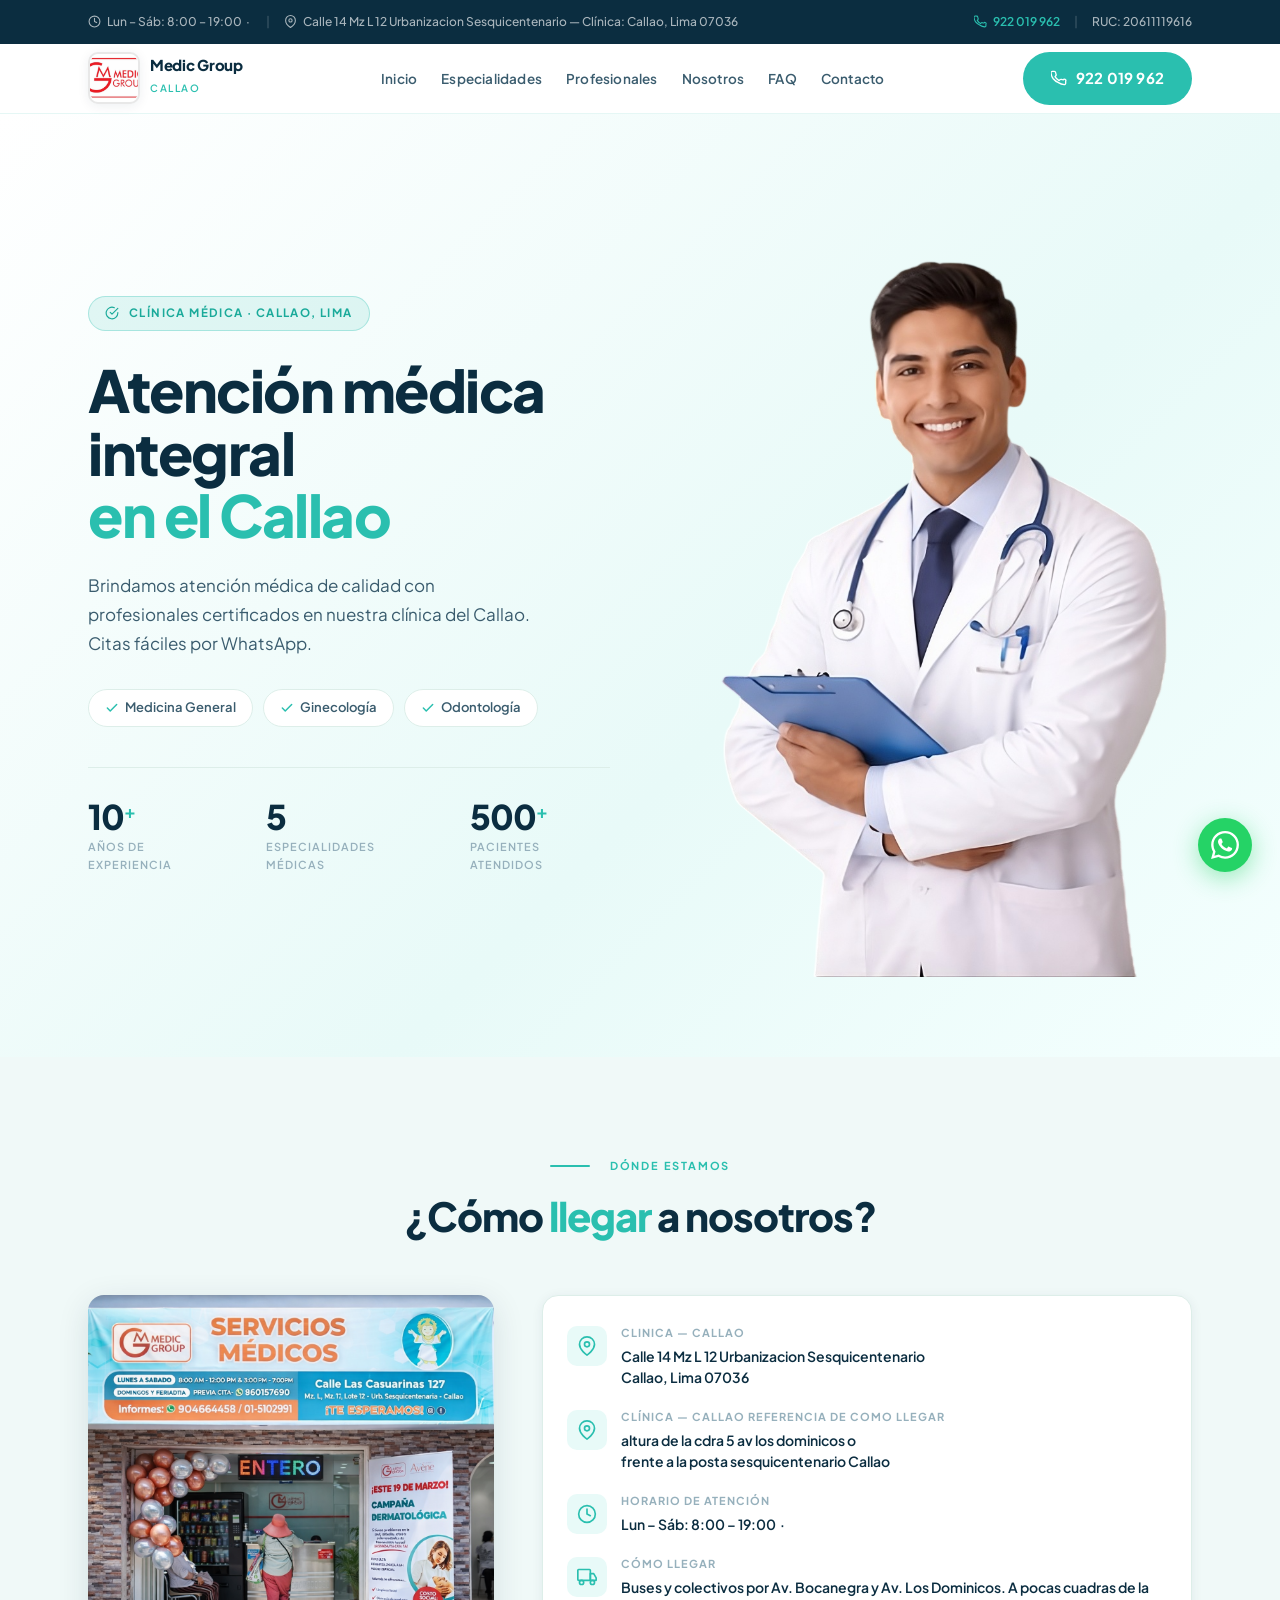
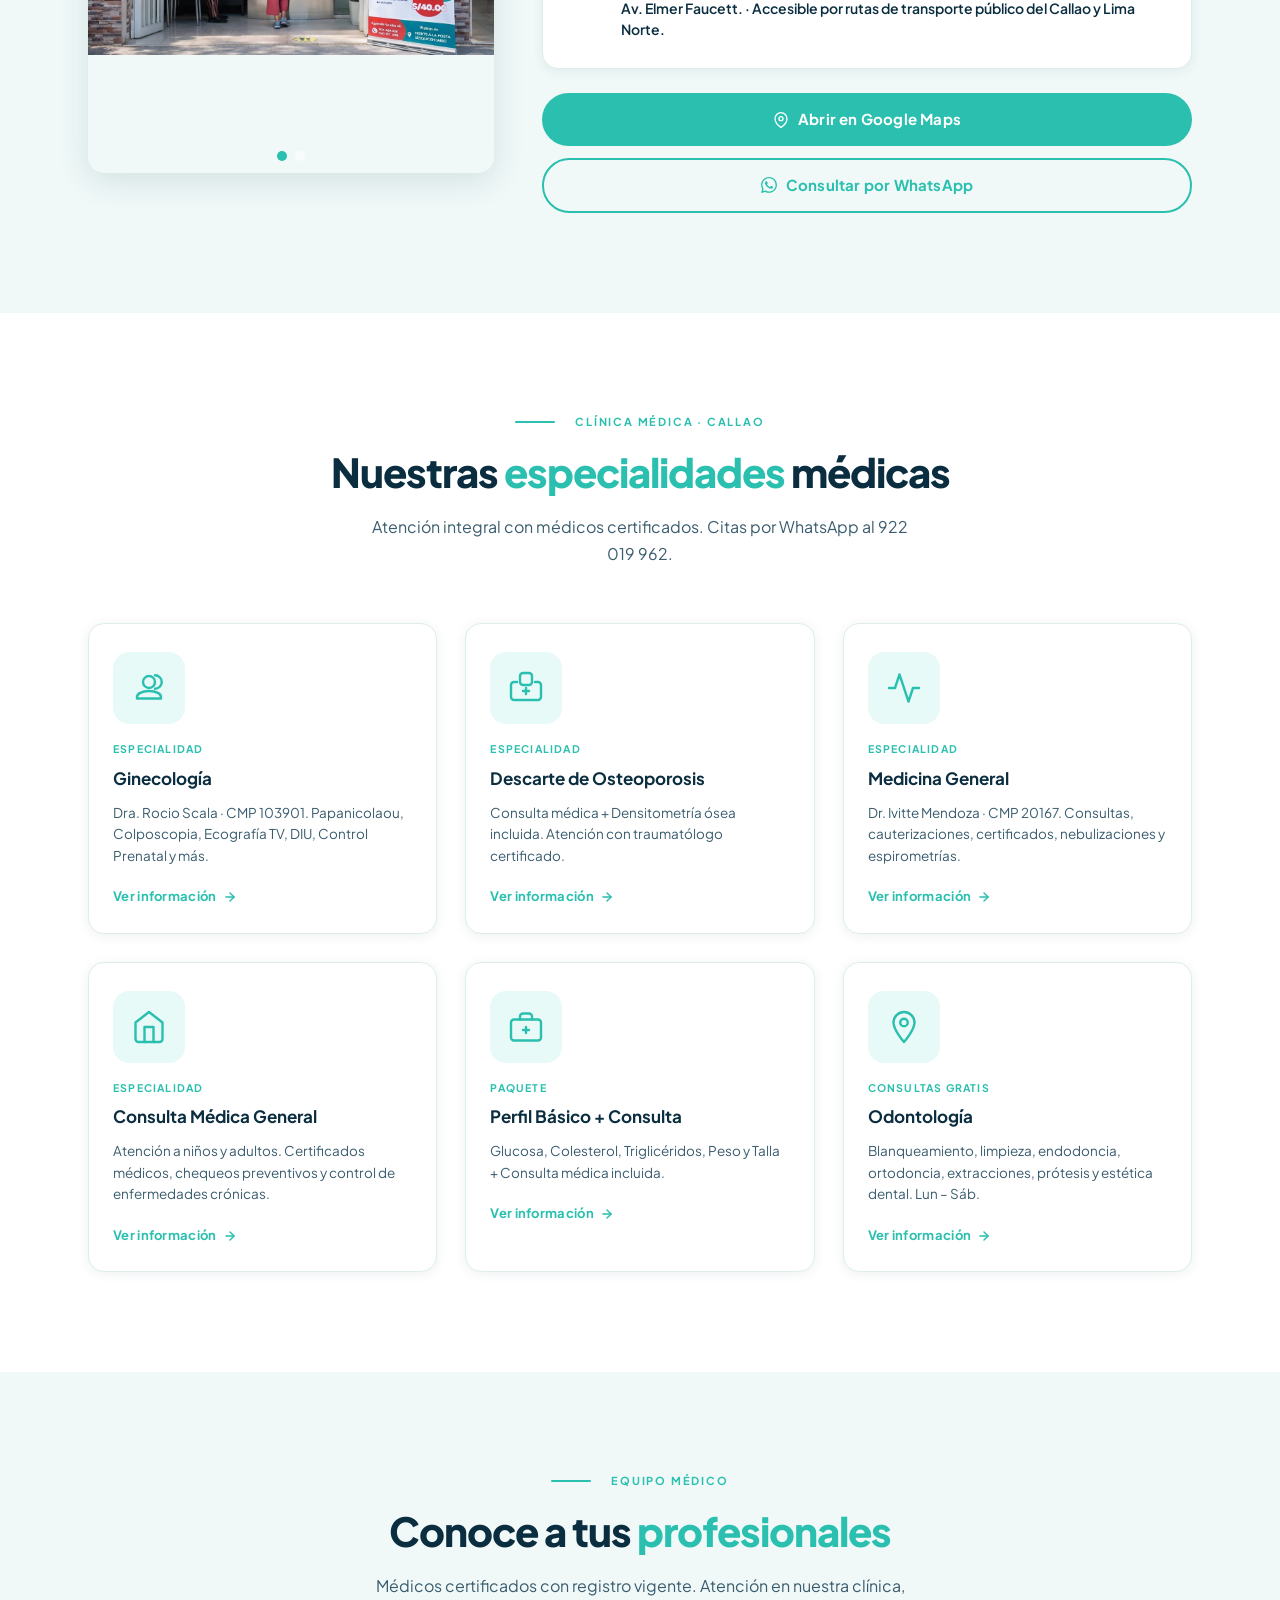
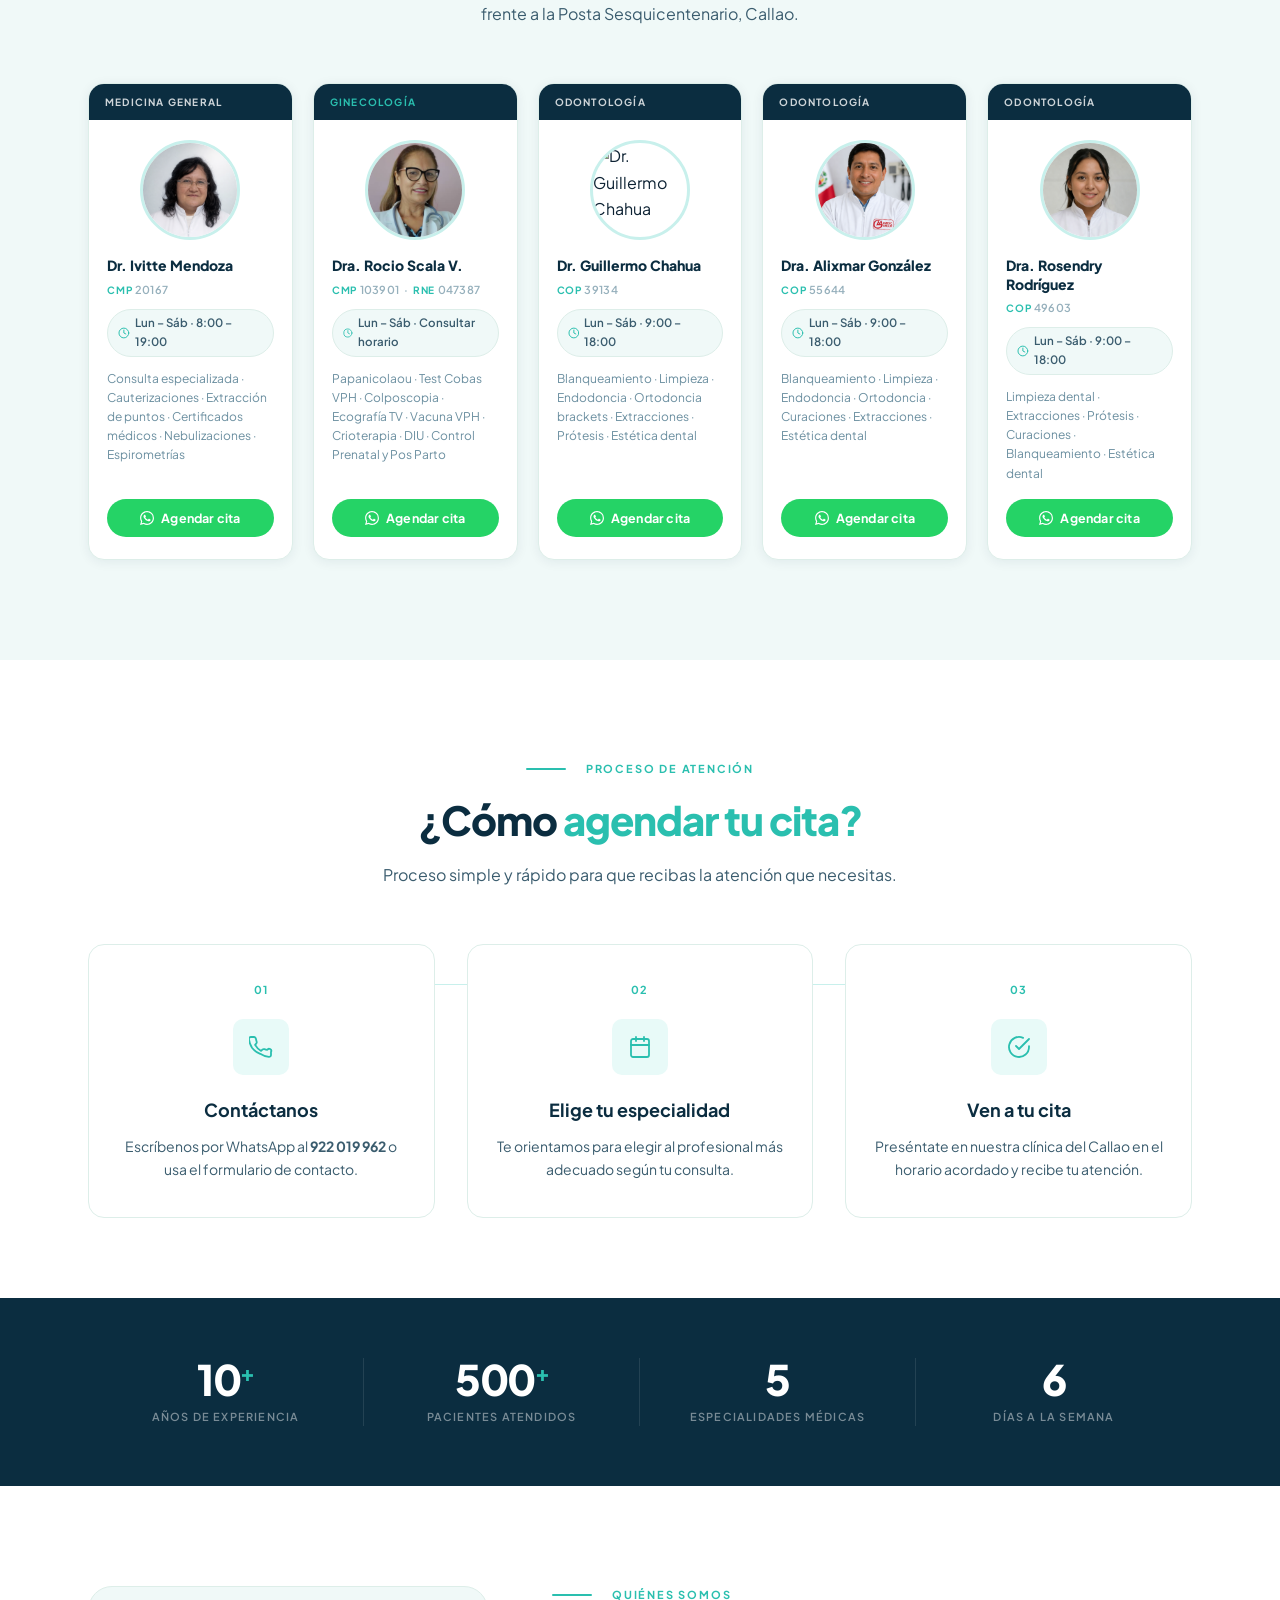
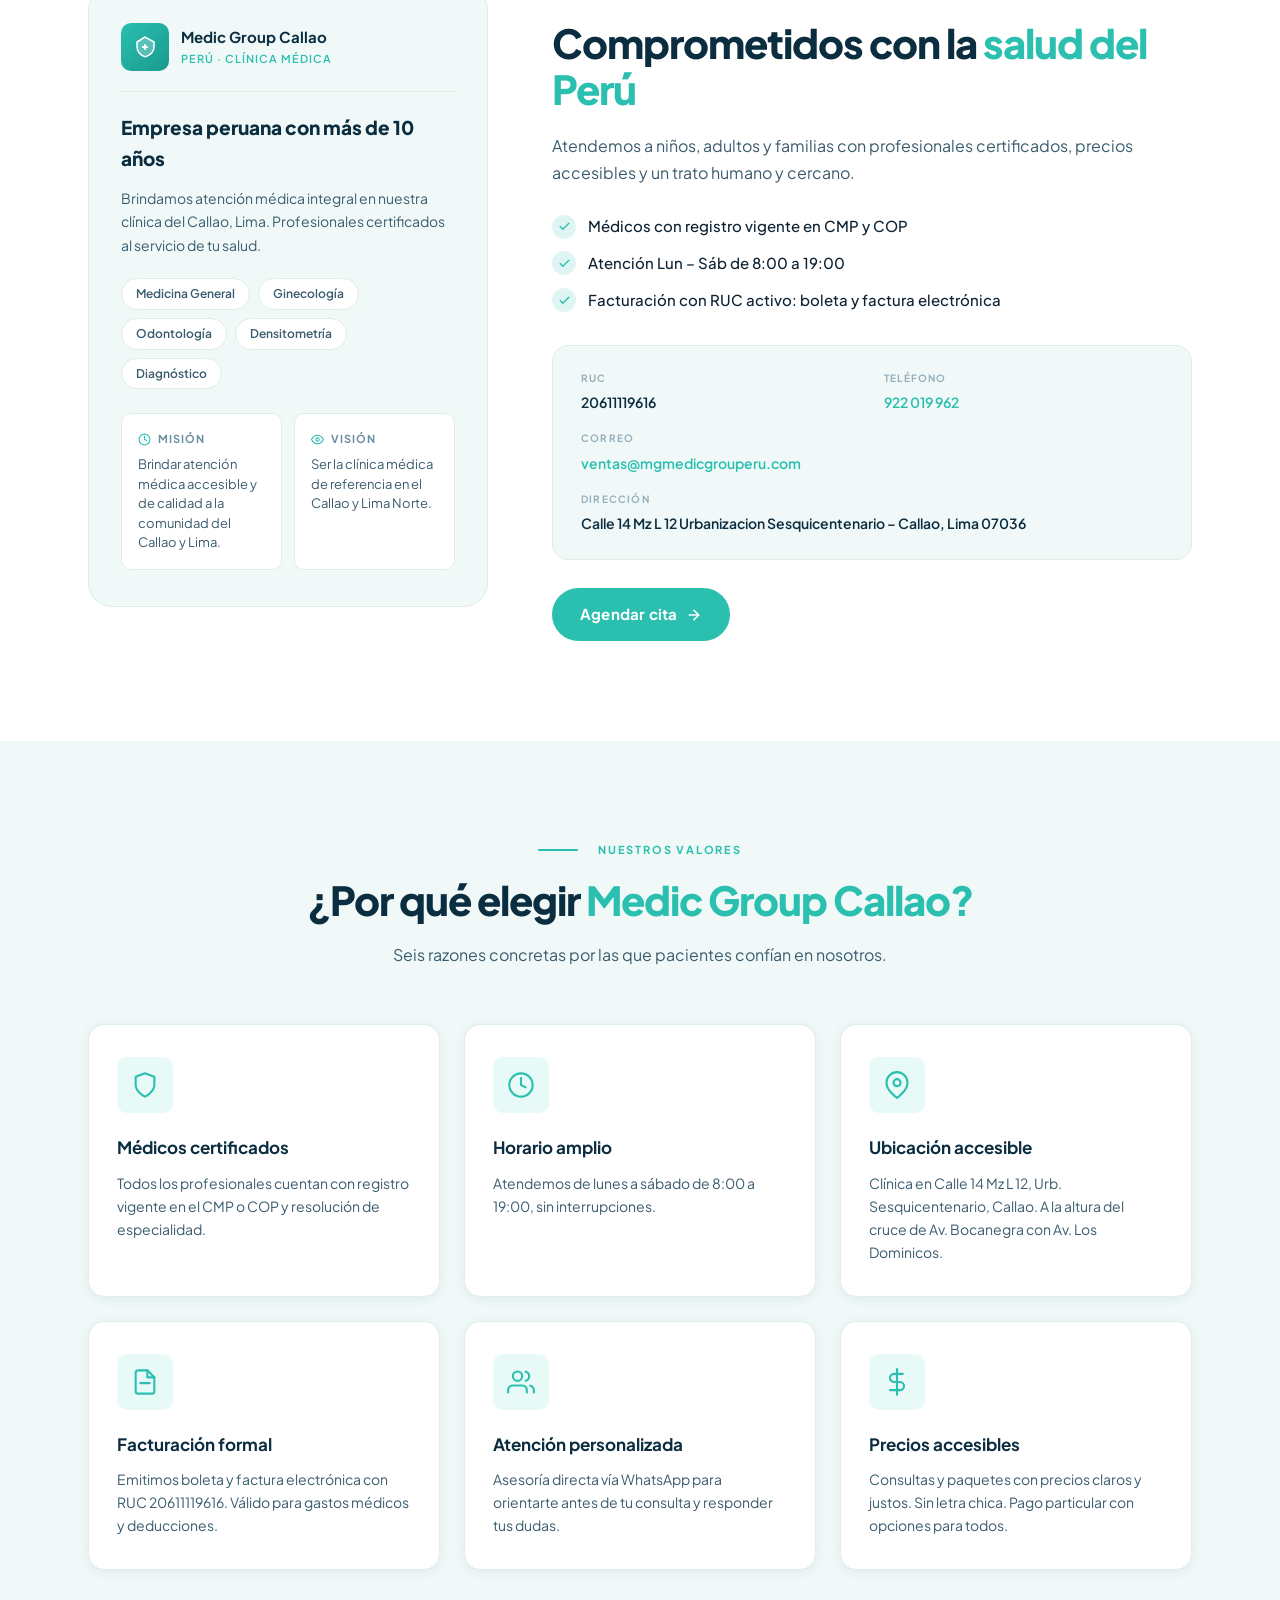
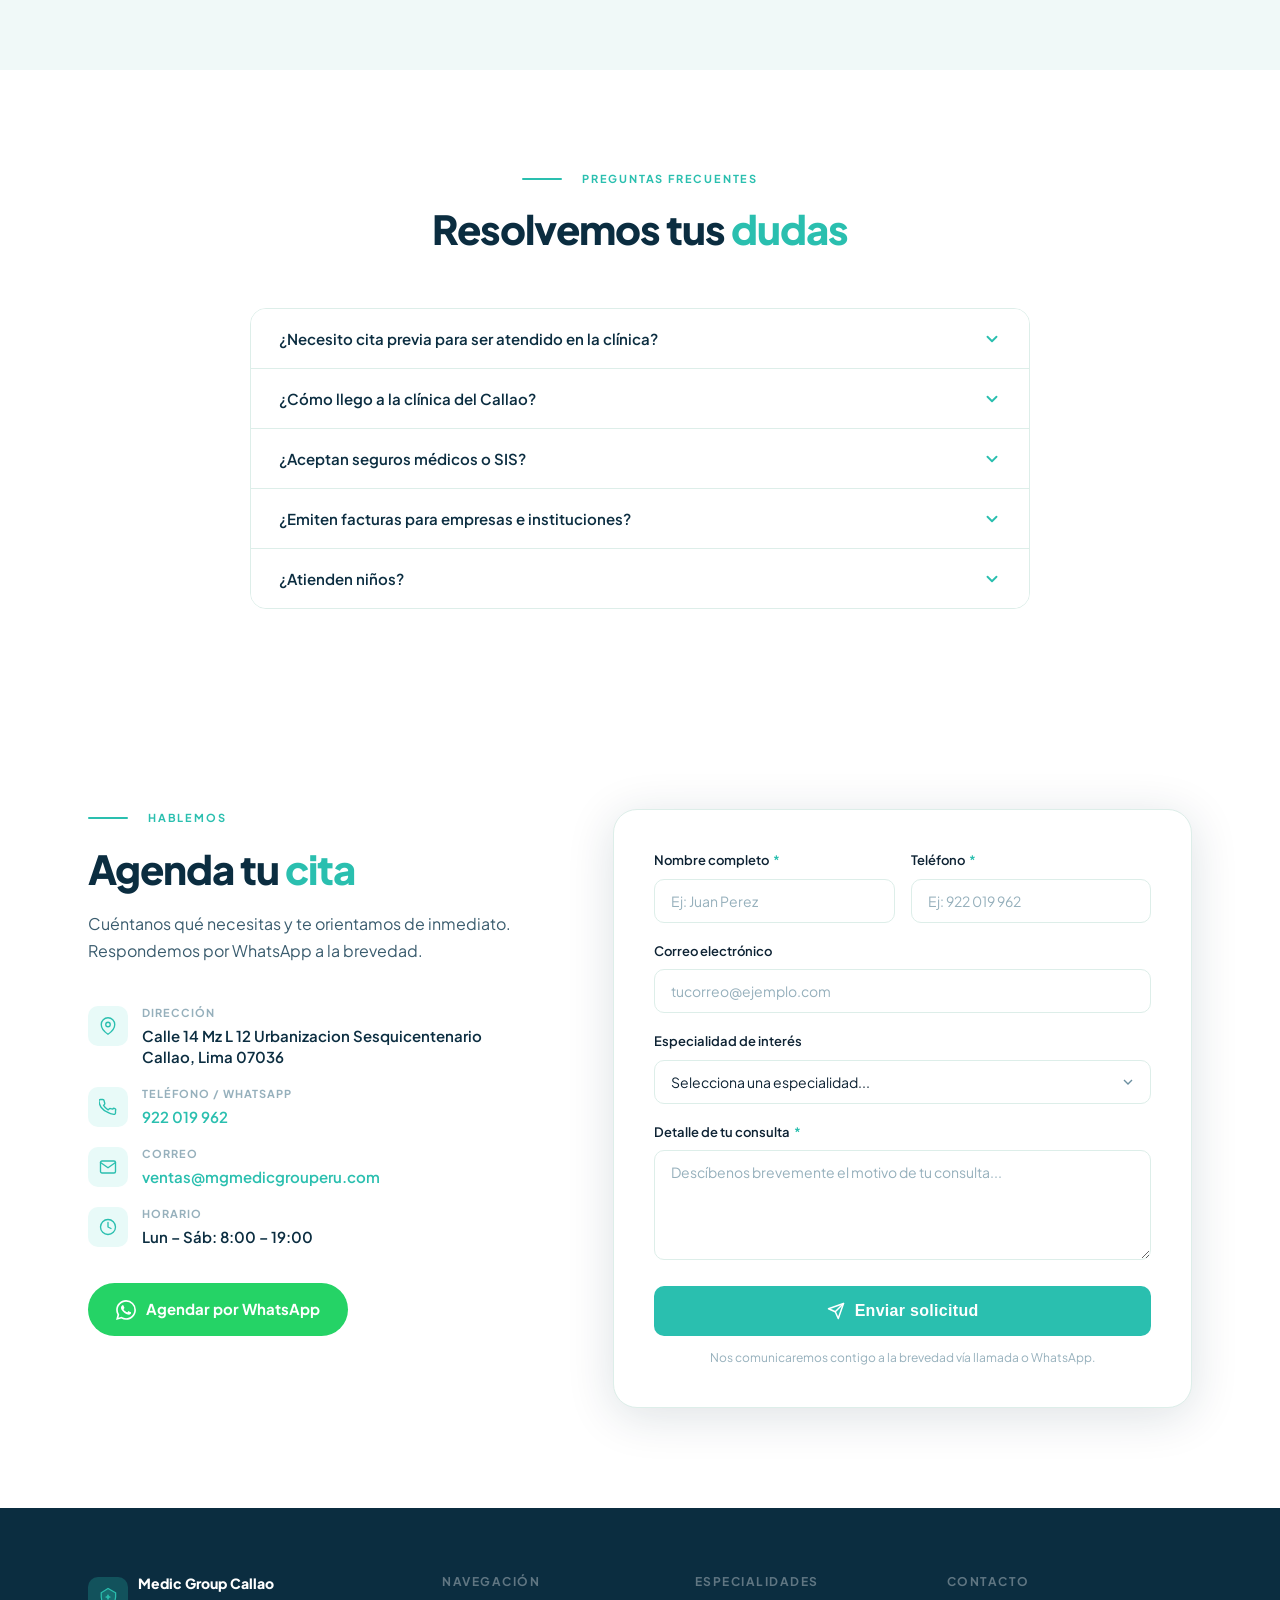
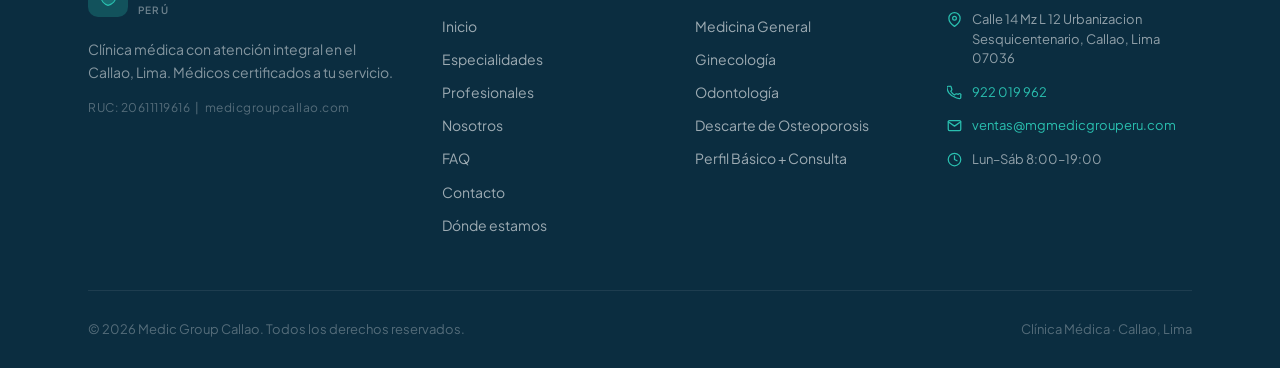
==== commit 856bc7d5: "Update index.html" ====
--- a/index.html
+++ b/index.html
@@ -352,8 +352,8 @@
       <div class="prof-card reveal delay-3">
         <div class="prof-tag-bar"><span class="prof-tag">Odontolog&iacute;a</span></div>
         <div class="prof-card-body">
-       <img src="dr-oswaldo.jpg" alt="Dr. Oswaldo Lee" class="prof-avatar-img">
-          <h3 class="prof-nombre">Dr. Oswaldo Lee</h3>
+       <img src="dr-Guillermo.jpg" alt="Dr. Guillermo Chahua" class="prof-avatar-img">
+          <h3 class="prof-nombre">Dr.  Guillermo Chahua</h3>
           <div class="prof-colegiatura"><span class="prof-reg-label">COP</span> 39134</div>
           <div class="prof-horario">
             <svg viewBox="0 0 24 24" fill="none" stroke="currentColor" stroke-width="2" stroke-linecap="round" stroke-linejoin="round" width="13" height="13"><circle cx="12" cy="12" r="10"/><polyline points="12 6 12 12 16 14"/></svg>
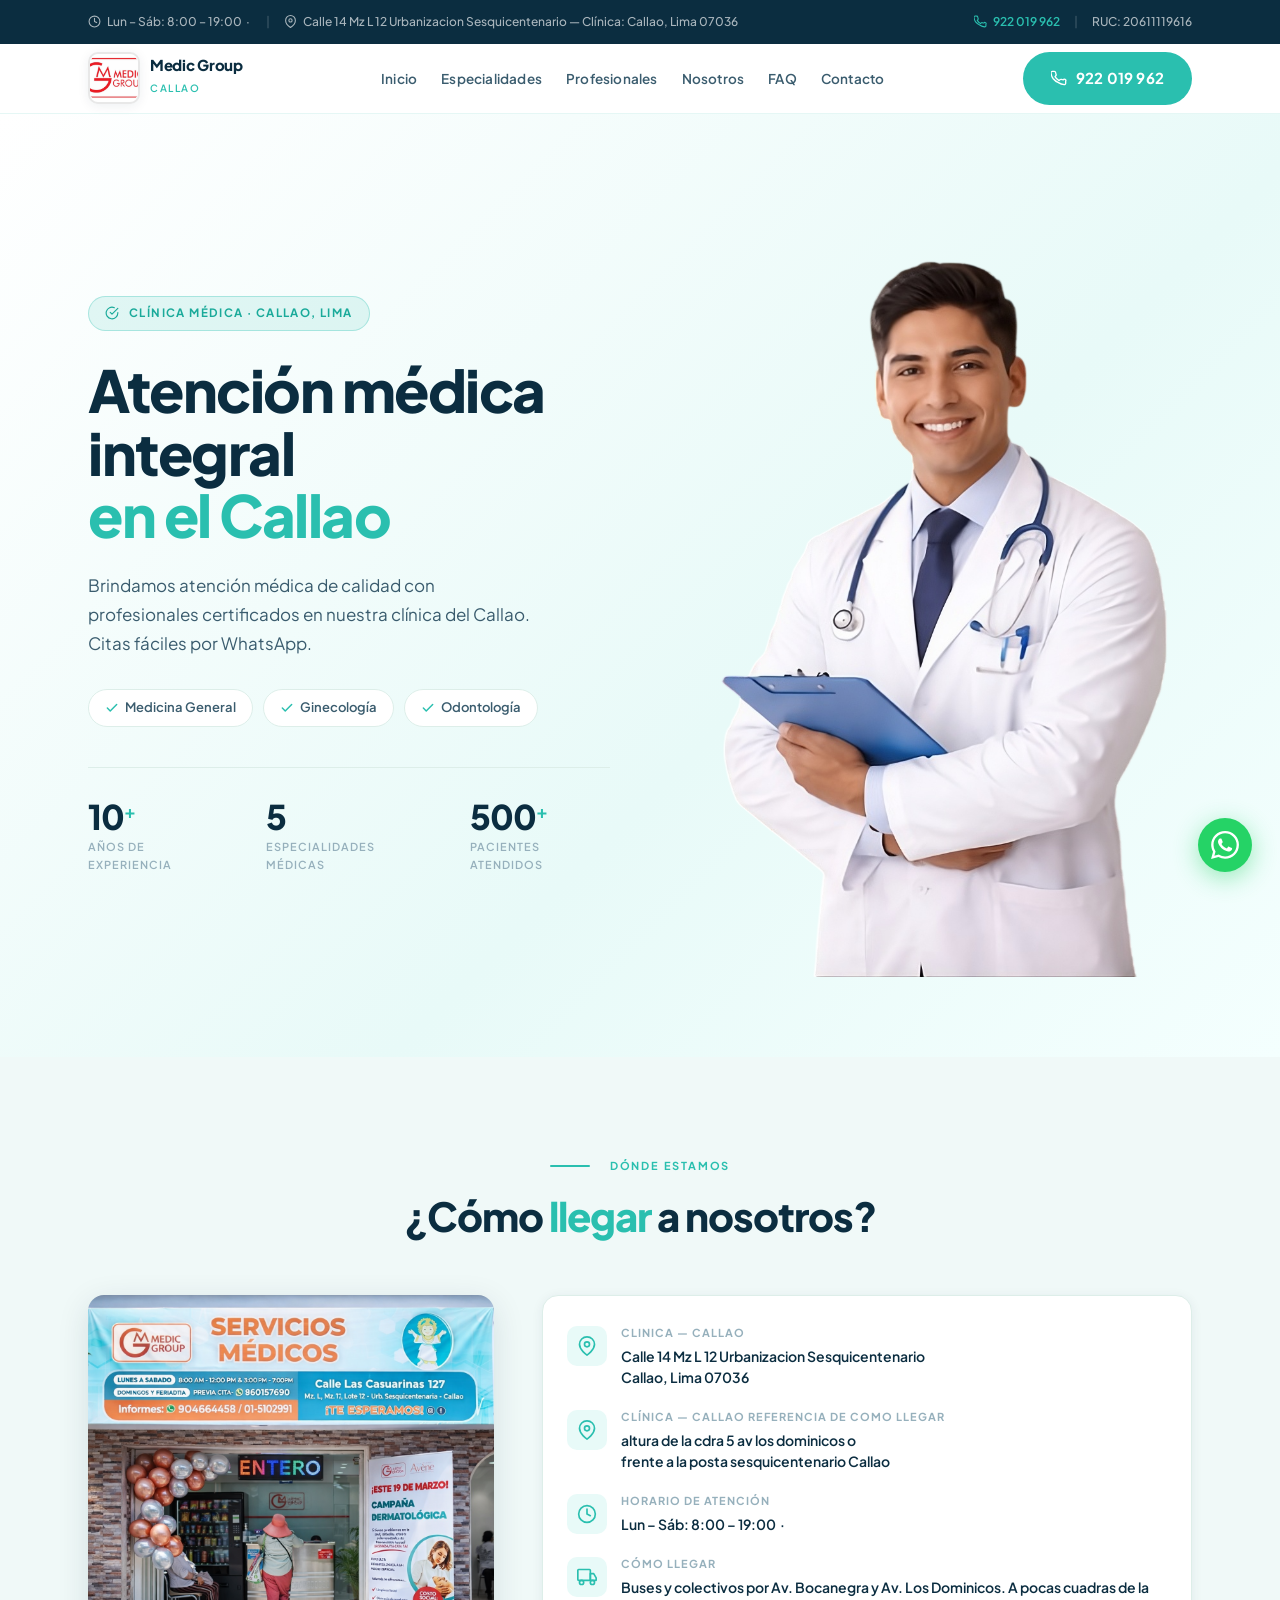
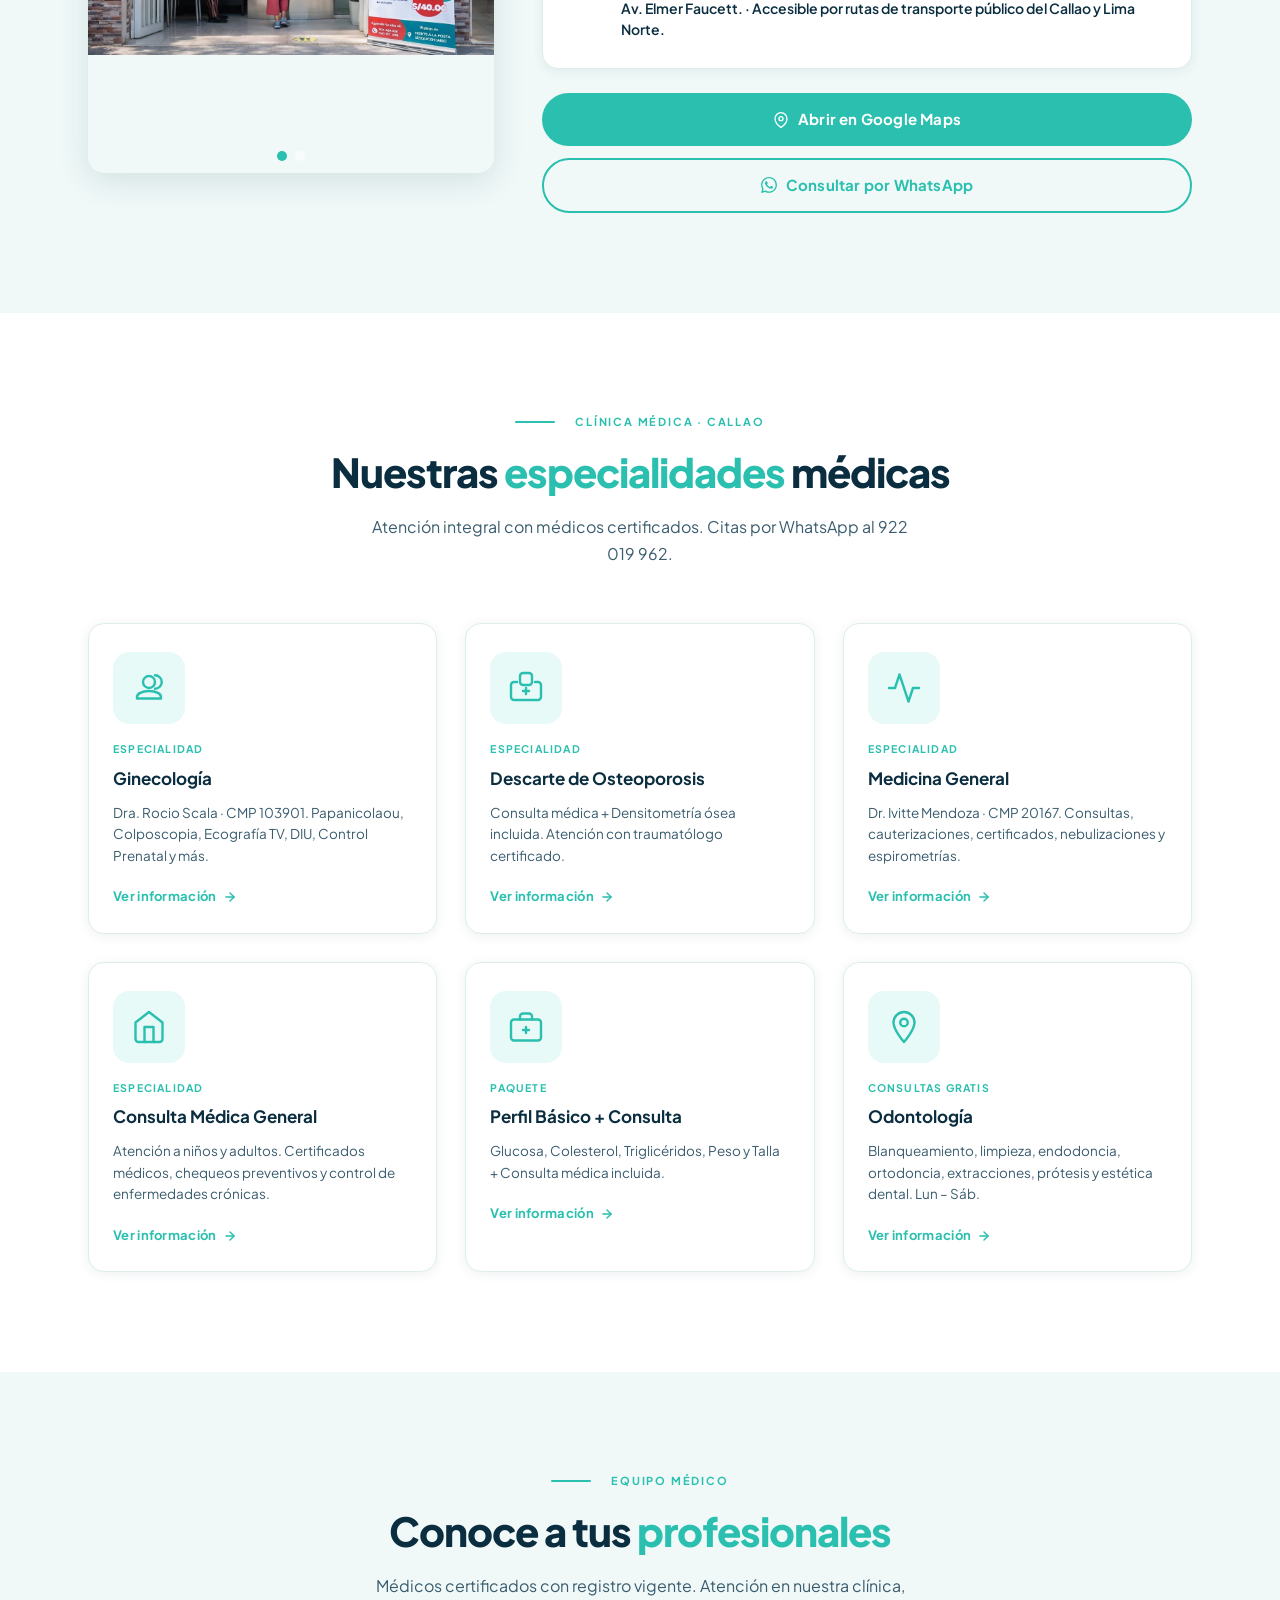
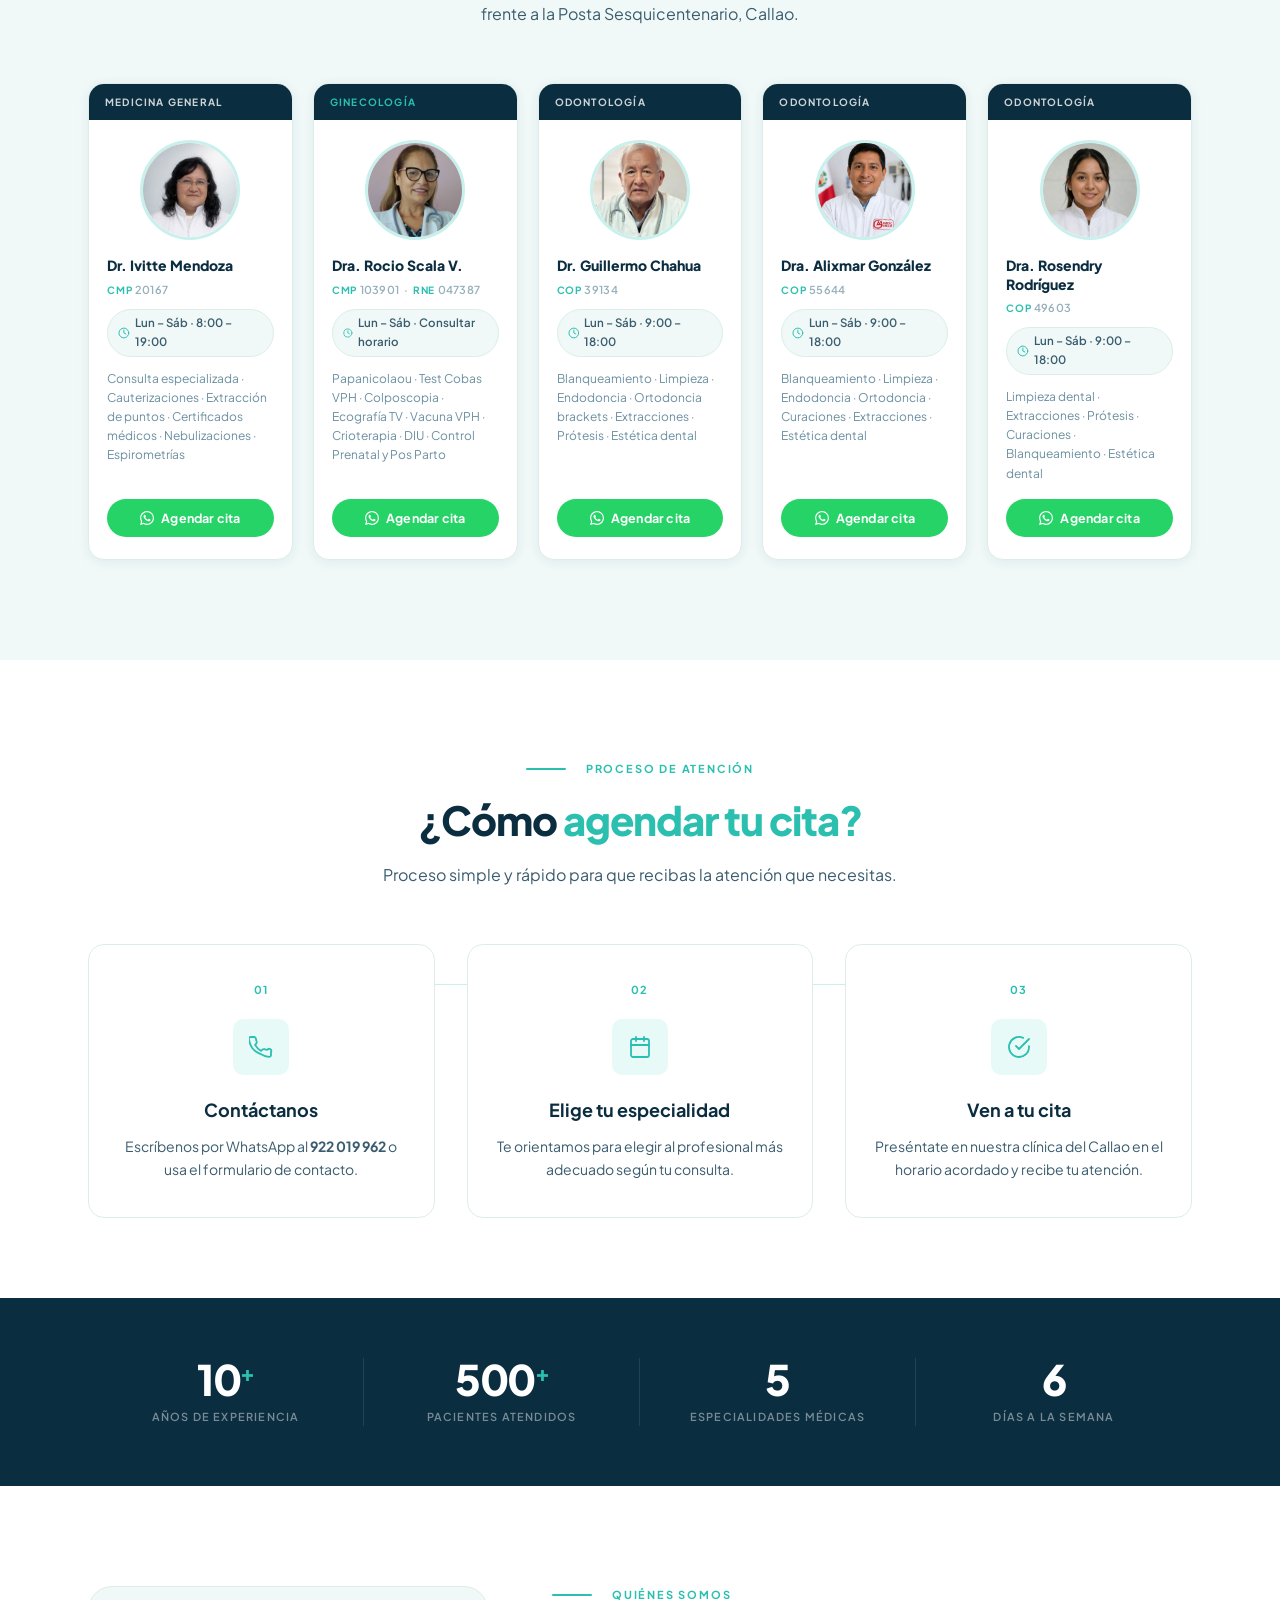
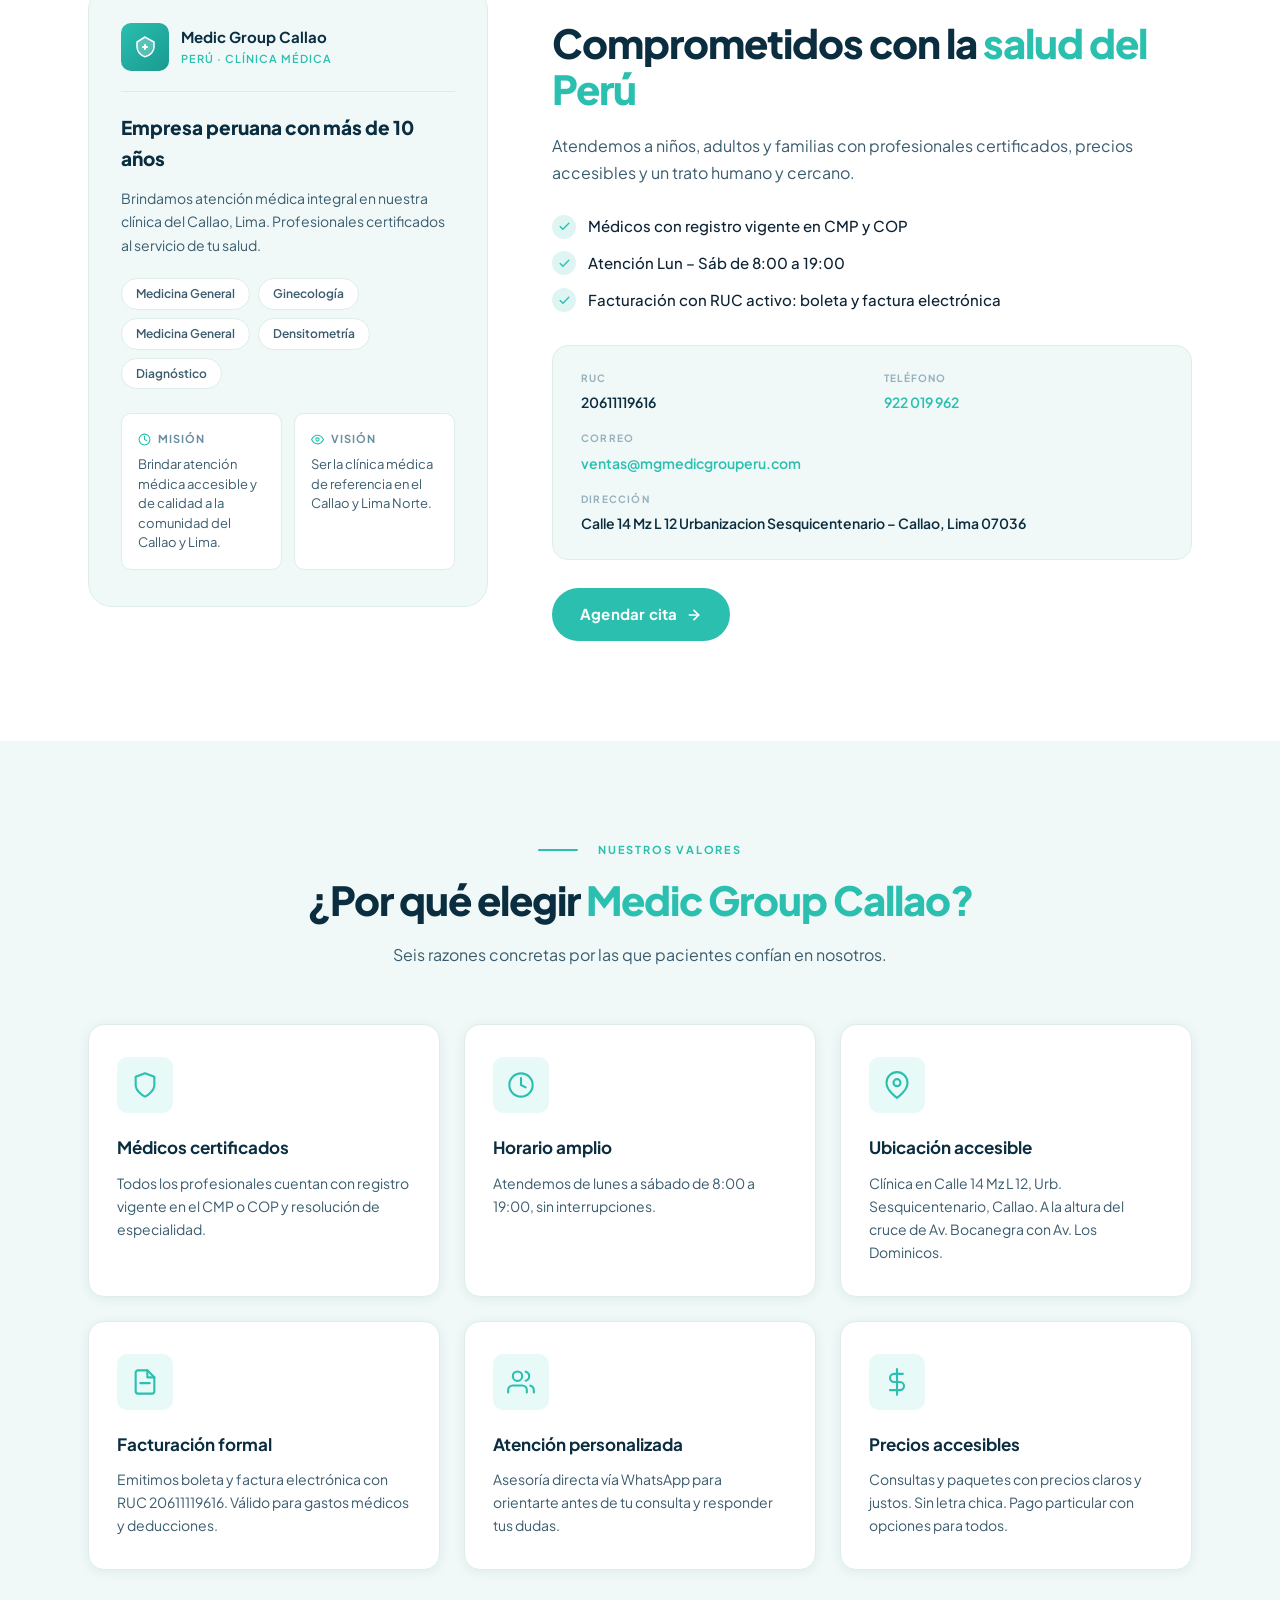
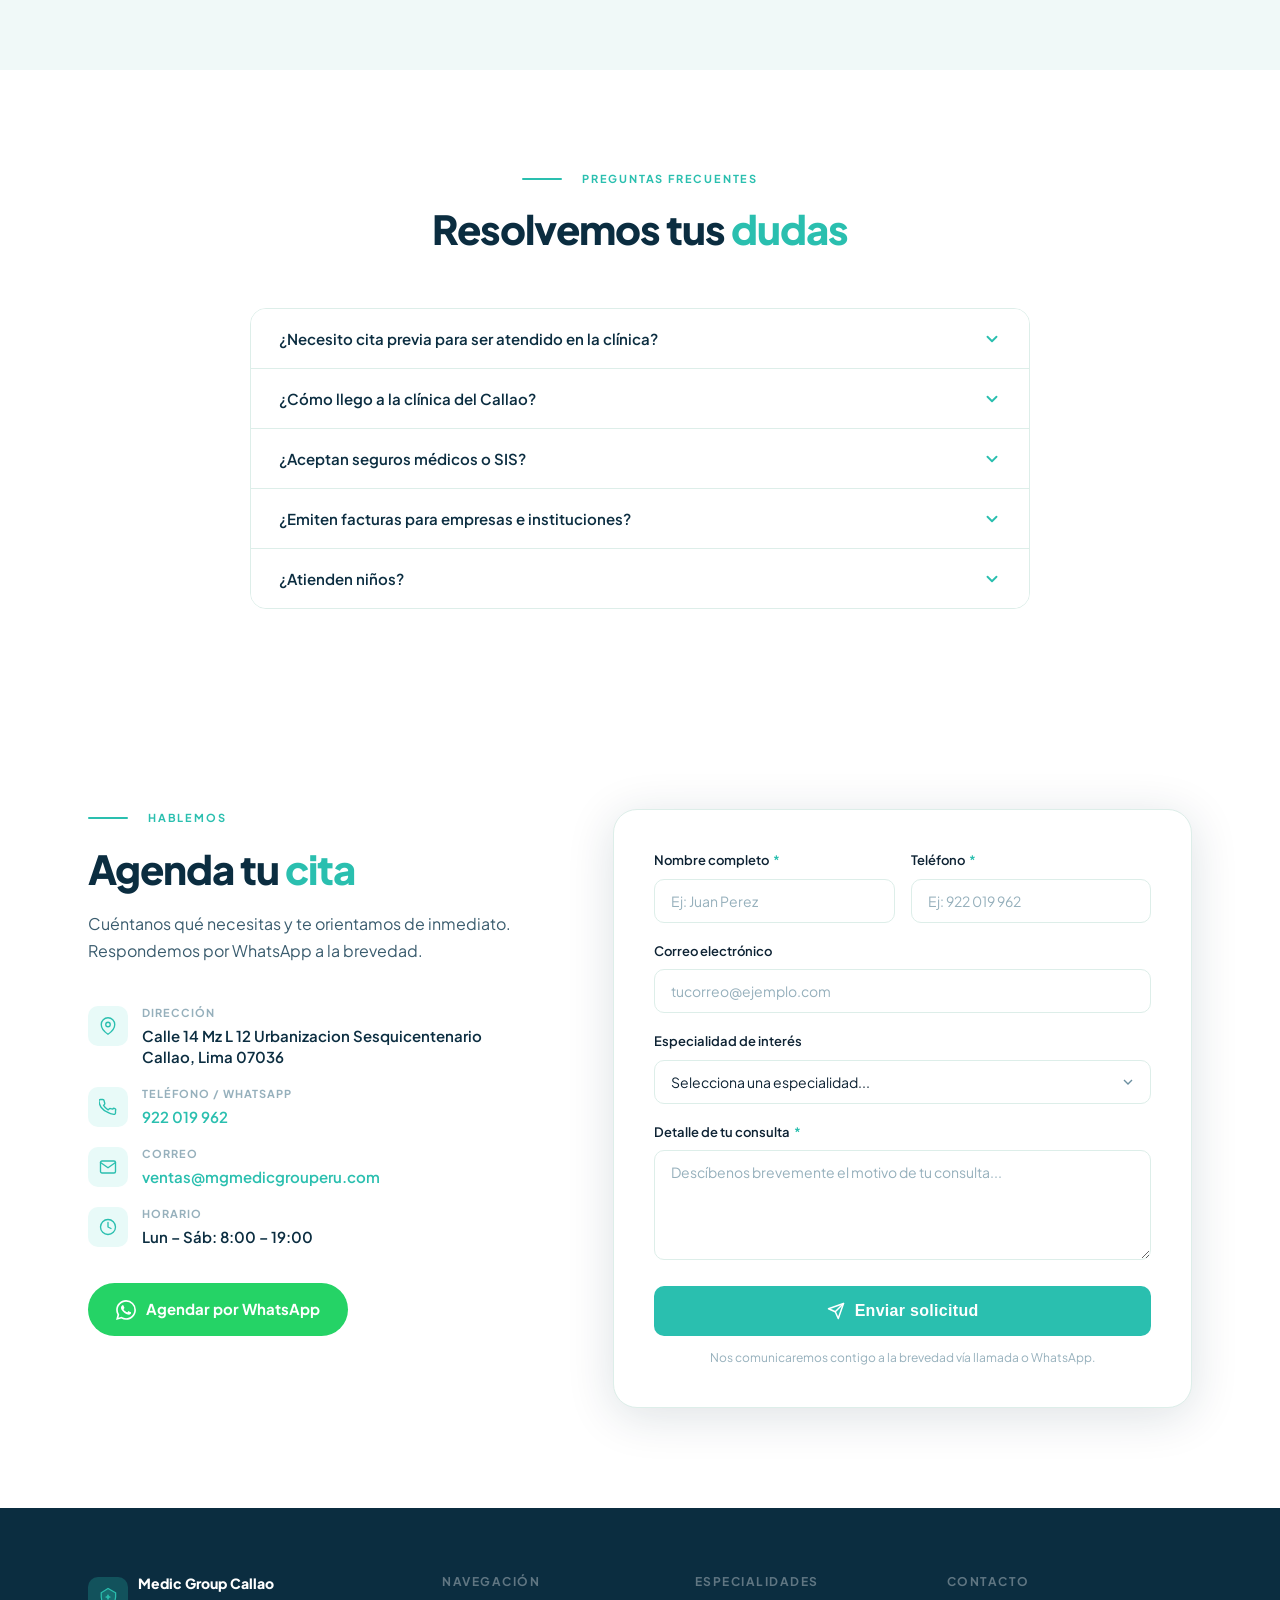
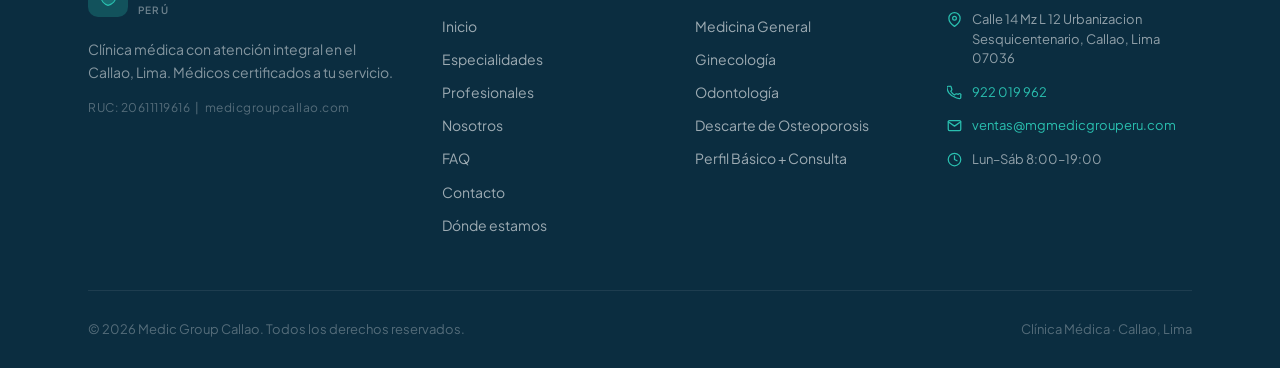
==== commit 582e0833: "Update index.html" ====
--- a/index.html
+++ b/index.html
@@ -462,7 +462,7 @@
         <div class="company-tags">
           <span class="company-tag">Medicina General</span>
           <span class="company-tag">Ginecolog&iacute;a</span>
-          <span class="company-tag">Odontolog&iacute;a</span>
+          <span class="company-tag">Medicina General</span>
           <span class="company-tag">Densitometr&iacute;a</span>
           <span class="company-tag">Diagn&oacute;stico</span>
         </div>
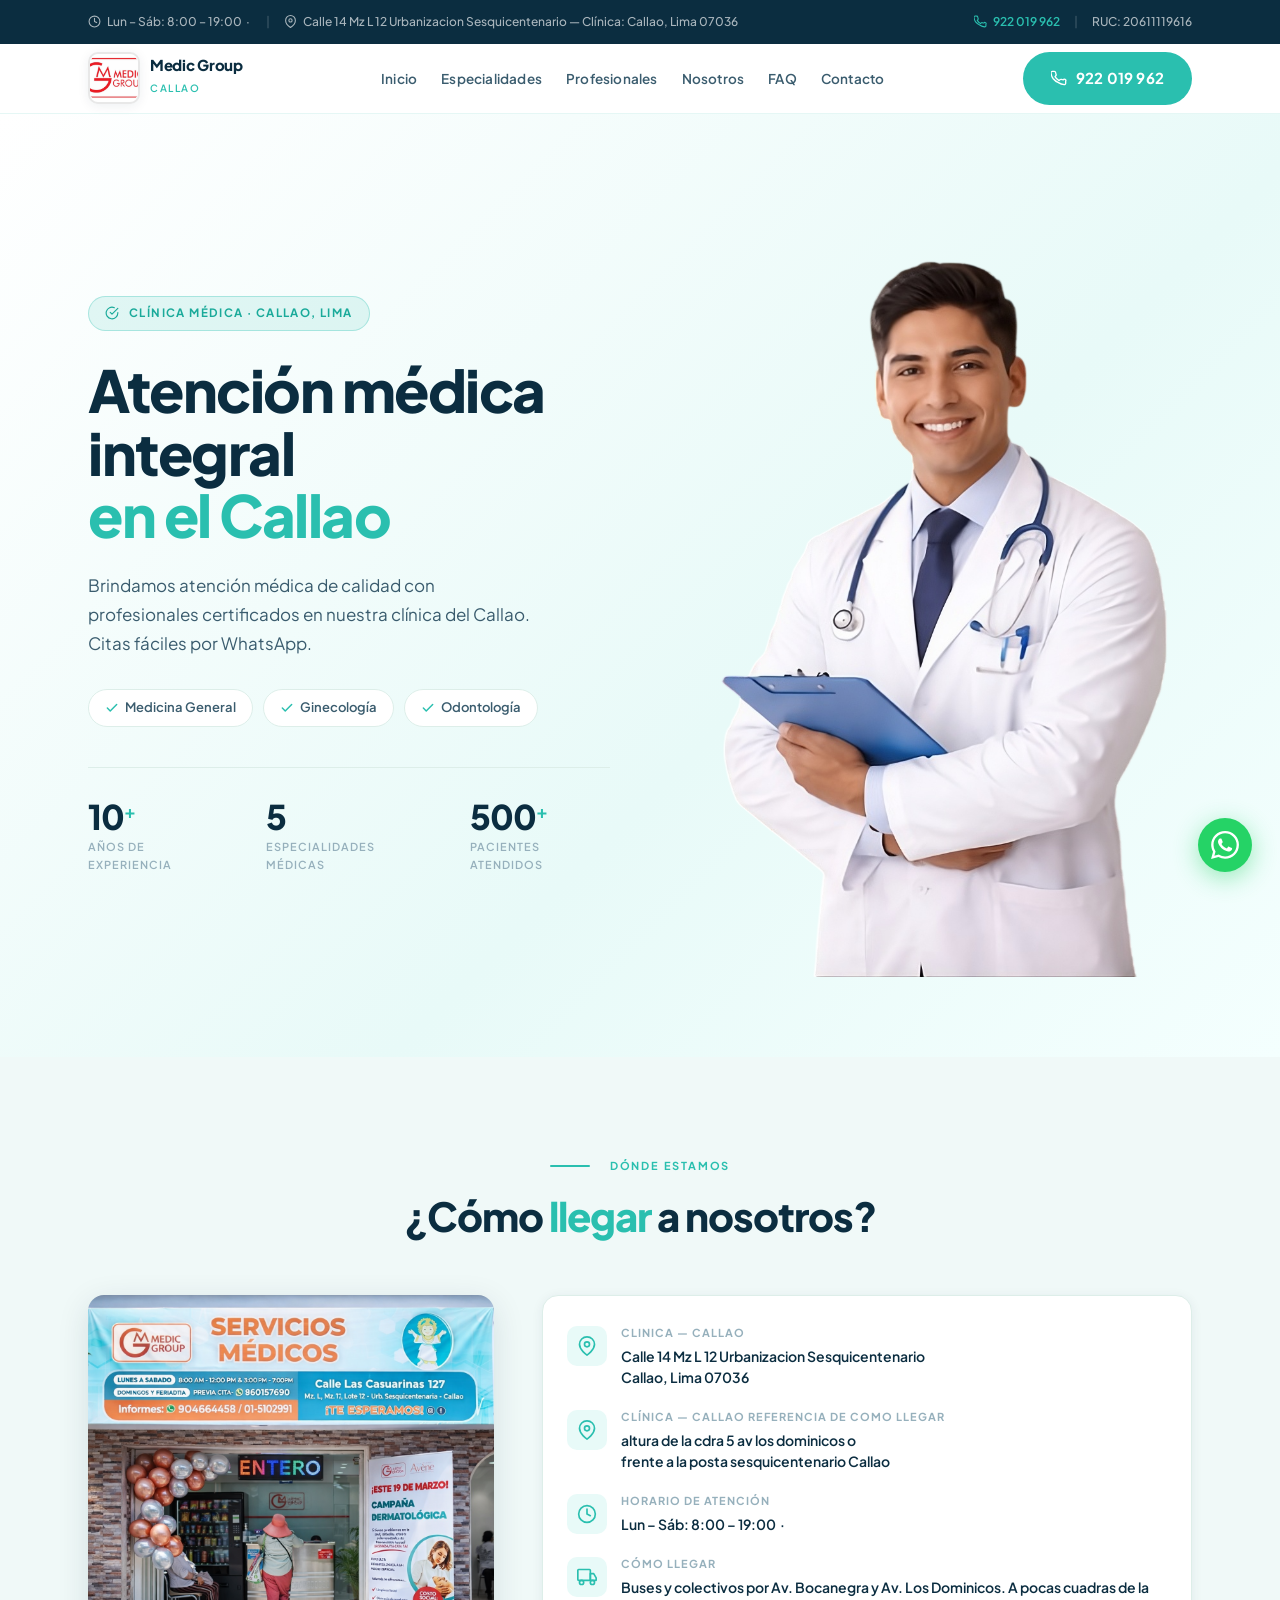
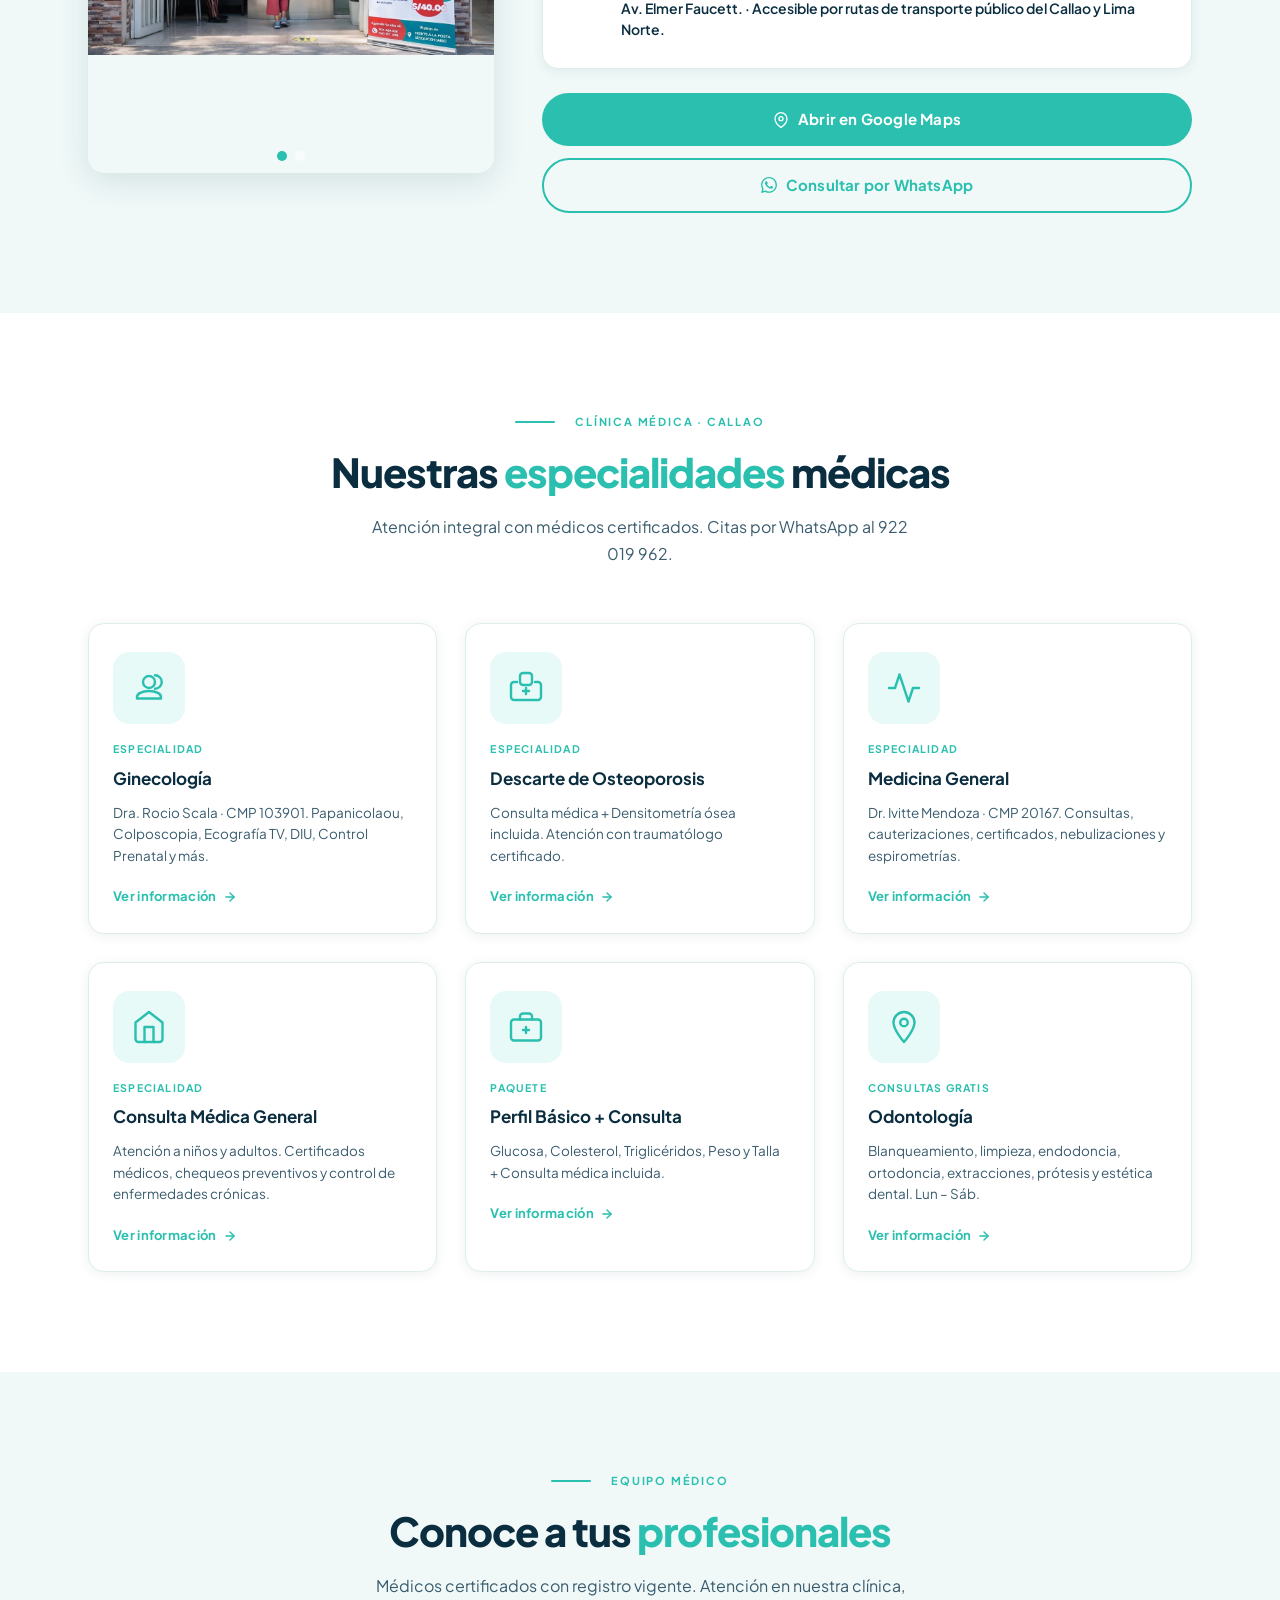
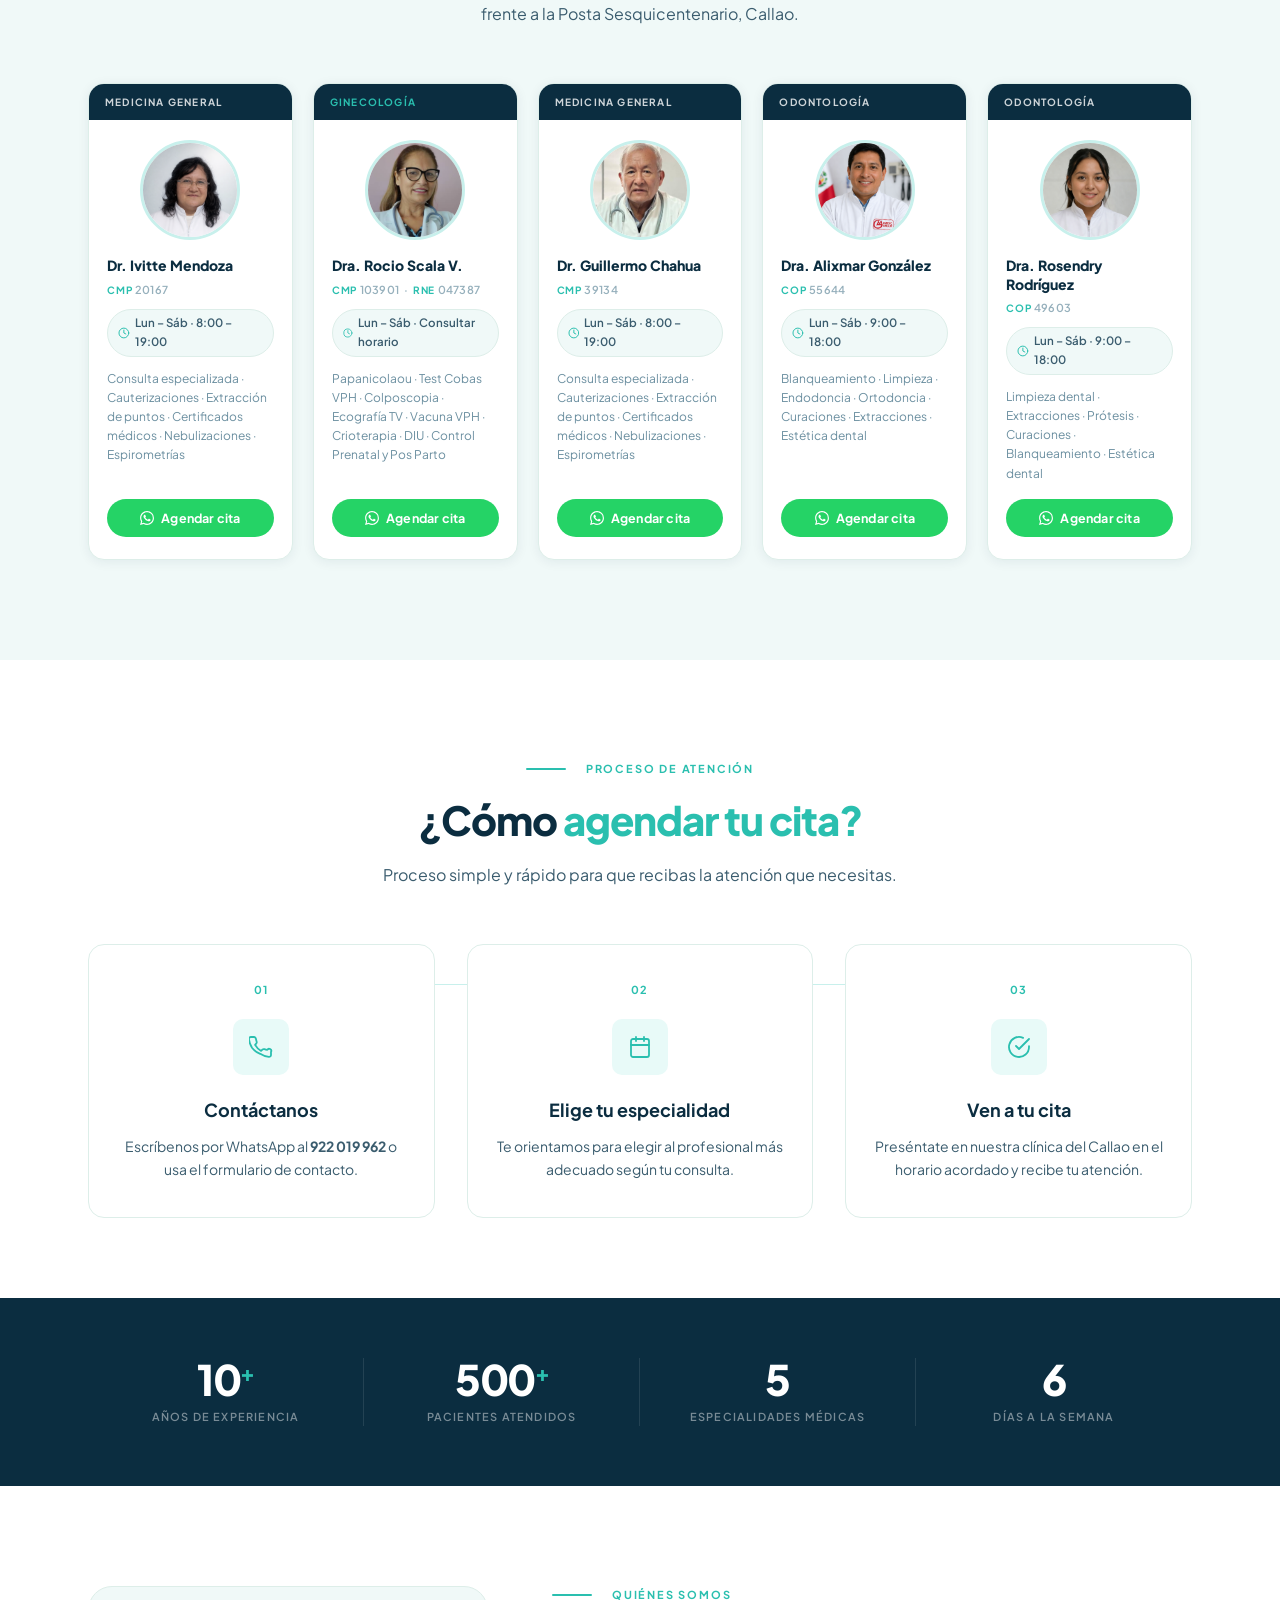
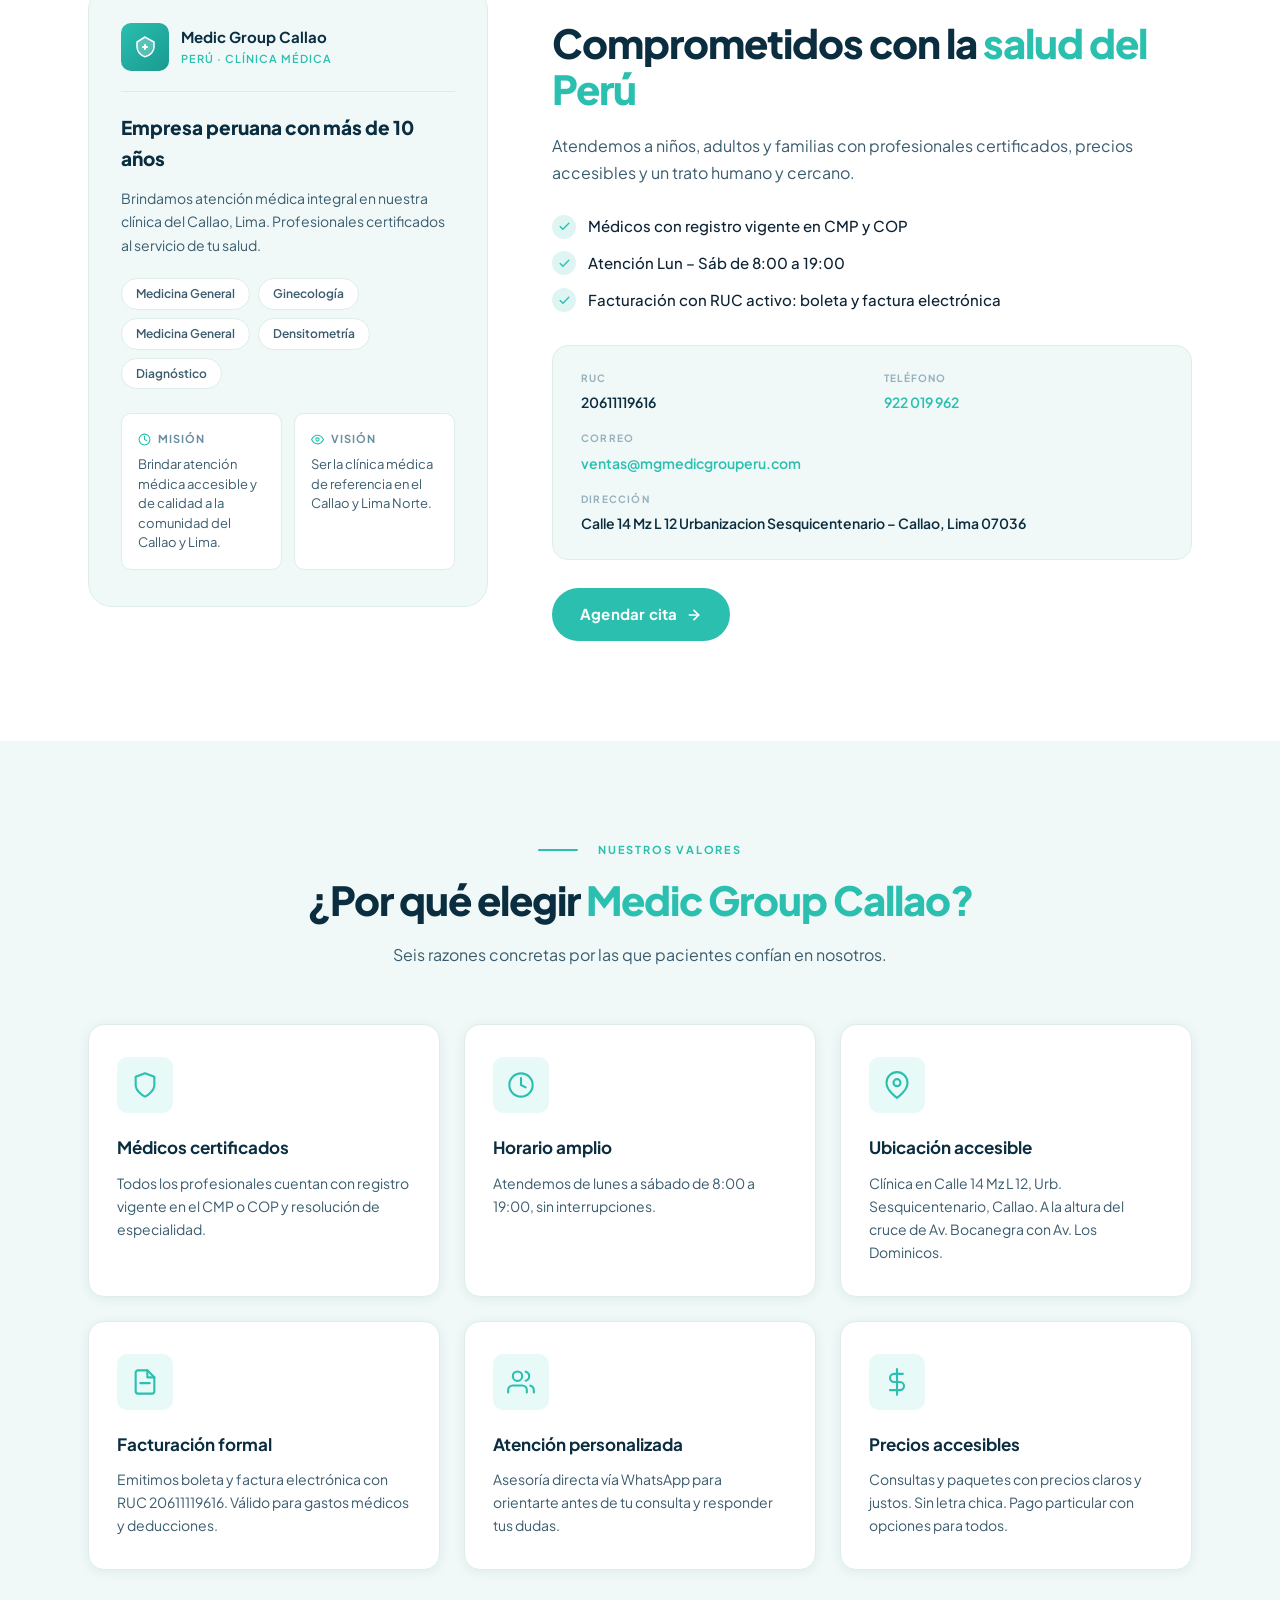
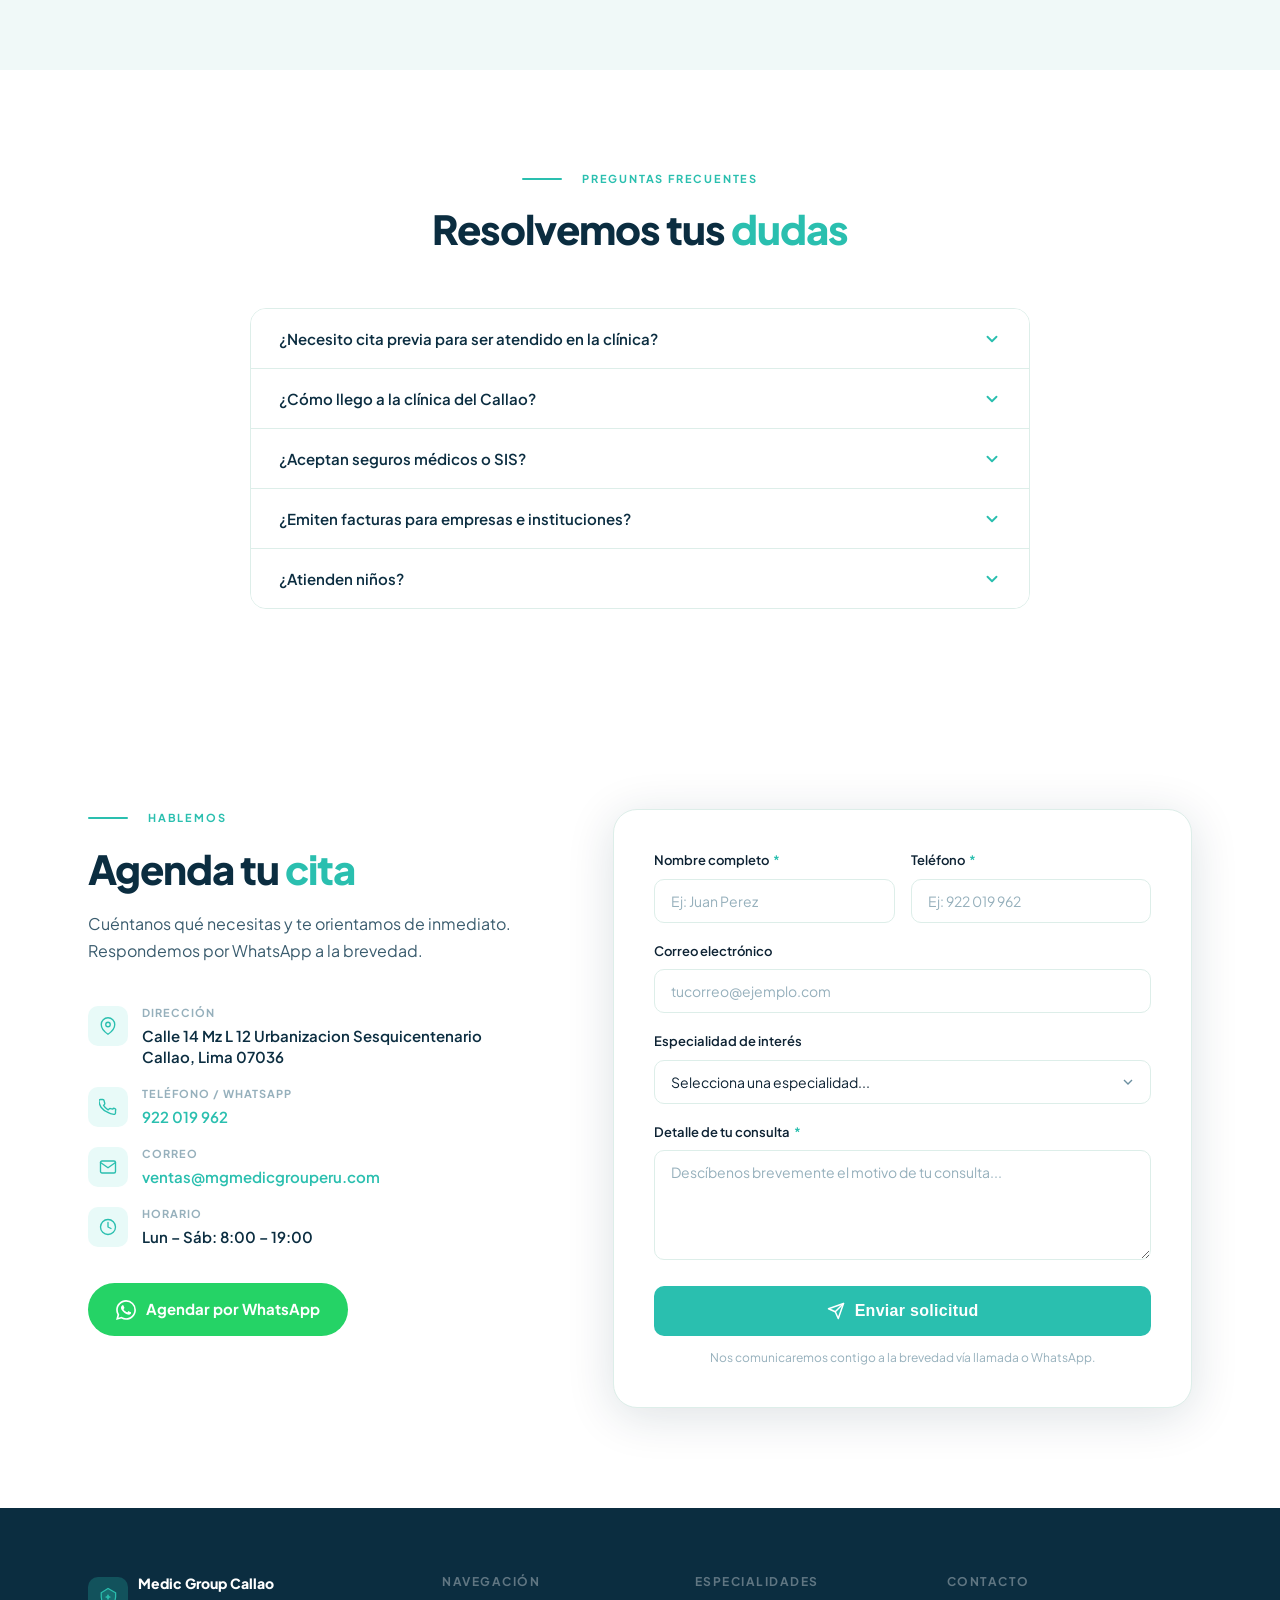
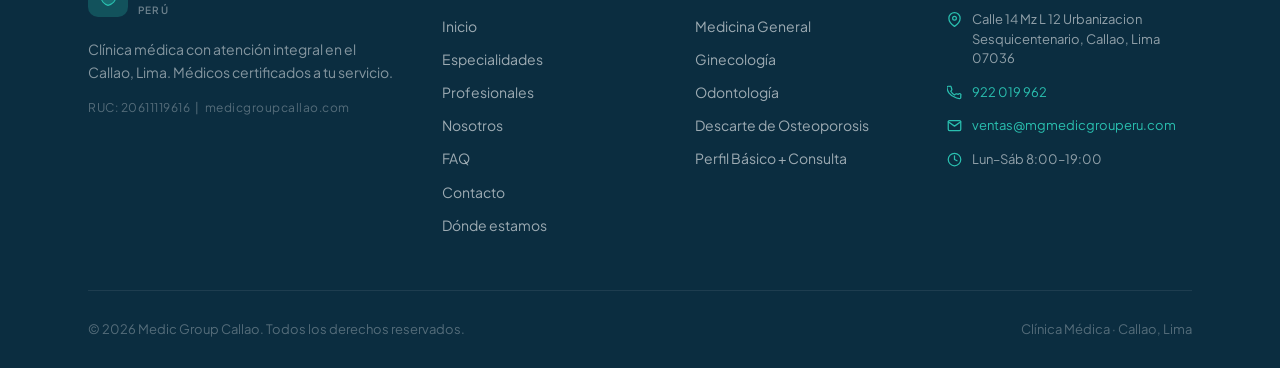
==== commit f4fe4d1e: "Update index.html" ====
--- a/index.html
+++ b/index.html
@@ -350,16 +350,16 @@
       </div>
 
       <div class="prof-card reveal delay-3">
-        <div class="prof-tag-bar"><span class="prof-tag">Odontolog&iacute;a</span></div>
+        <div class="prof-tag-bar"><span class="prof-tag">Medicina General</span></div>
         <div class="prof-card-body">
        <img src="dr-Guillermo.jpg" alt="Dr. Guillermo Chahua" class="prof-avatar-img">
           <h3 class="prof-nombre">Dr.  Guillermo Chahua</h3>
-          <div class="prof-colegiatura"><span class="prof-reg-label">COP</span> 39134</div>
+          <div class="prof-colegiatura"><span class="prof-reg-label">CMP</span> 39134</div>
           <div class="prof-horario">
             <svg viewBox="0 0 24 24" fill="none" stroke="currentColor" stroke-width="2" stroke-linecap="round" stroke-linejoin="round" width="13" height="13"><circle cx="12" cy="12" r="10"/><polyline points="12 6 12 12 16 14"/></svg>
-            Lun &ndash; S&aacute;b &middot; 9:00 &ndash; 18:00
-          </div>
-          <p class="prof-servicios">Blanqueamiento &middot; Limpieza &middot; Endodoncia &middot; Ortodoncia brackets &middot; Extracciones &middot; Pr&oacute;tesis &middot; Est&eacute;tica dental</p>
+            Lun &ndash; S&aacute;b &middot; 8:00 &ndash; 19:00
+          </div>
+          <p class="prof-servicios">Consulta especializada &middot; Cauterizaciones &middot; Extracci&oacute;n de puntos &middot; Certificados m&eacute;dicos &middot; Nebulizaciones &middot; Espirometr&iacute;as</p>
           <a href="https://wa.me/51922019962" target="_blank" class="prof-btn">
             <svg viewBox="0 0 24 24" fill="currentColor" width="14" height="14"><path d="M17.472 14.382c-.297-.149-1.758-.867-2.03-.967-.273-.099-.471-.148-.67.15-.197.297-.767.966-.94 1.164-.173.199-.347.223-.644.075-.297-.15-1.255-.463-2.39-1.475-.883-.788-1.48-1.761-1.653-2.059-.173-.297-.018-.458.13-.606.134-.133.298-.347.446-.52.149-.174.198-.298.298-.497.099-.198.05-.371-.025-.52-.075-.149-.669-1.612-.916-2.207-.242-.579-.487-.5-.669-.51-.173-.008-.371-.01-.57-.01-.198 0-.52.074-.792.372-.272.297-1.04 1.016-1.04 2.479 0 1.462 1.065 2.875 1.213 3.074.149.198 2.096 3.2 5.077 4.487.709.306 1.262.489 1.694.625.712.227 1.36.195 1.871.118.571-.085 1.758-.719 2.006-1.413.248-.694.248-1.289.173-1.413-.074-.124-.272-.198-.57-.347m-5.421 7.403h-.004a9.87 9.87 0 01-5.031-1.378l-.361-.214-3.741.982.998-3.648-.235-.374a9.86 9.86 0 01-1.51-5.26c.001-5.45 4.436-9.884 9.888-9.884 2.64 0 5.122 1.03 6.988 2.898a9.825 9.825 0 012.893 6.994c-.003 5.45-4.437 9.884-9.885 9.884m8.413-18.297A11.815 11.815 0 0012.05 0C5.495 0 .16 5.335.157 11.892c0 2.096.547 4.142 1.588 5.945L.057 24l6.305-1.654a11.882 11.882 0 005.683 1.448h.005c6.554 0 11.89-5.335 11.893-11.893a11.821 11.821 0 00-3.48-8.413z"/></svg>
             Agendar cita
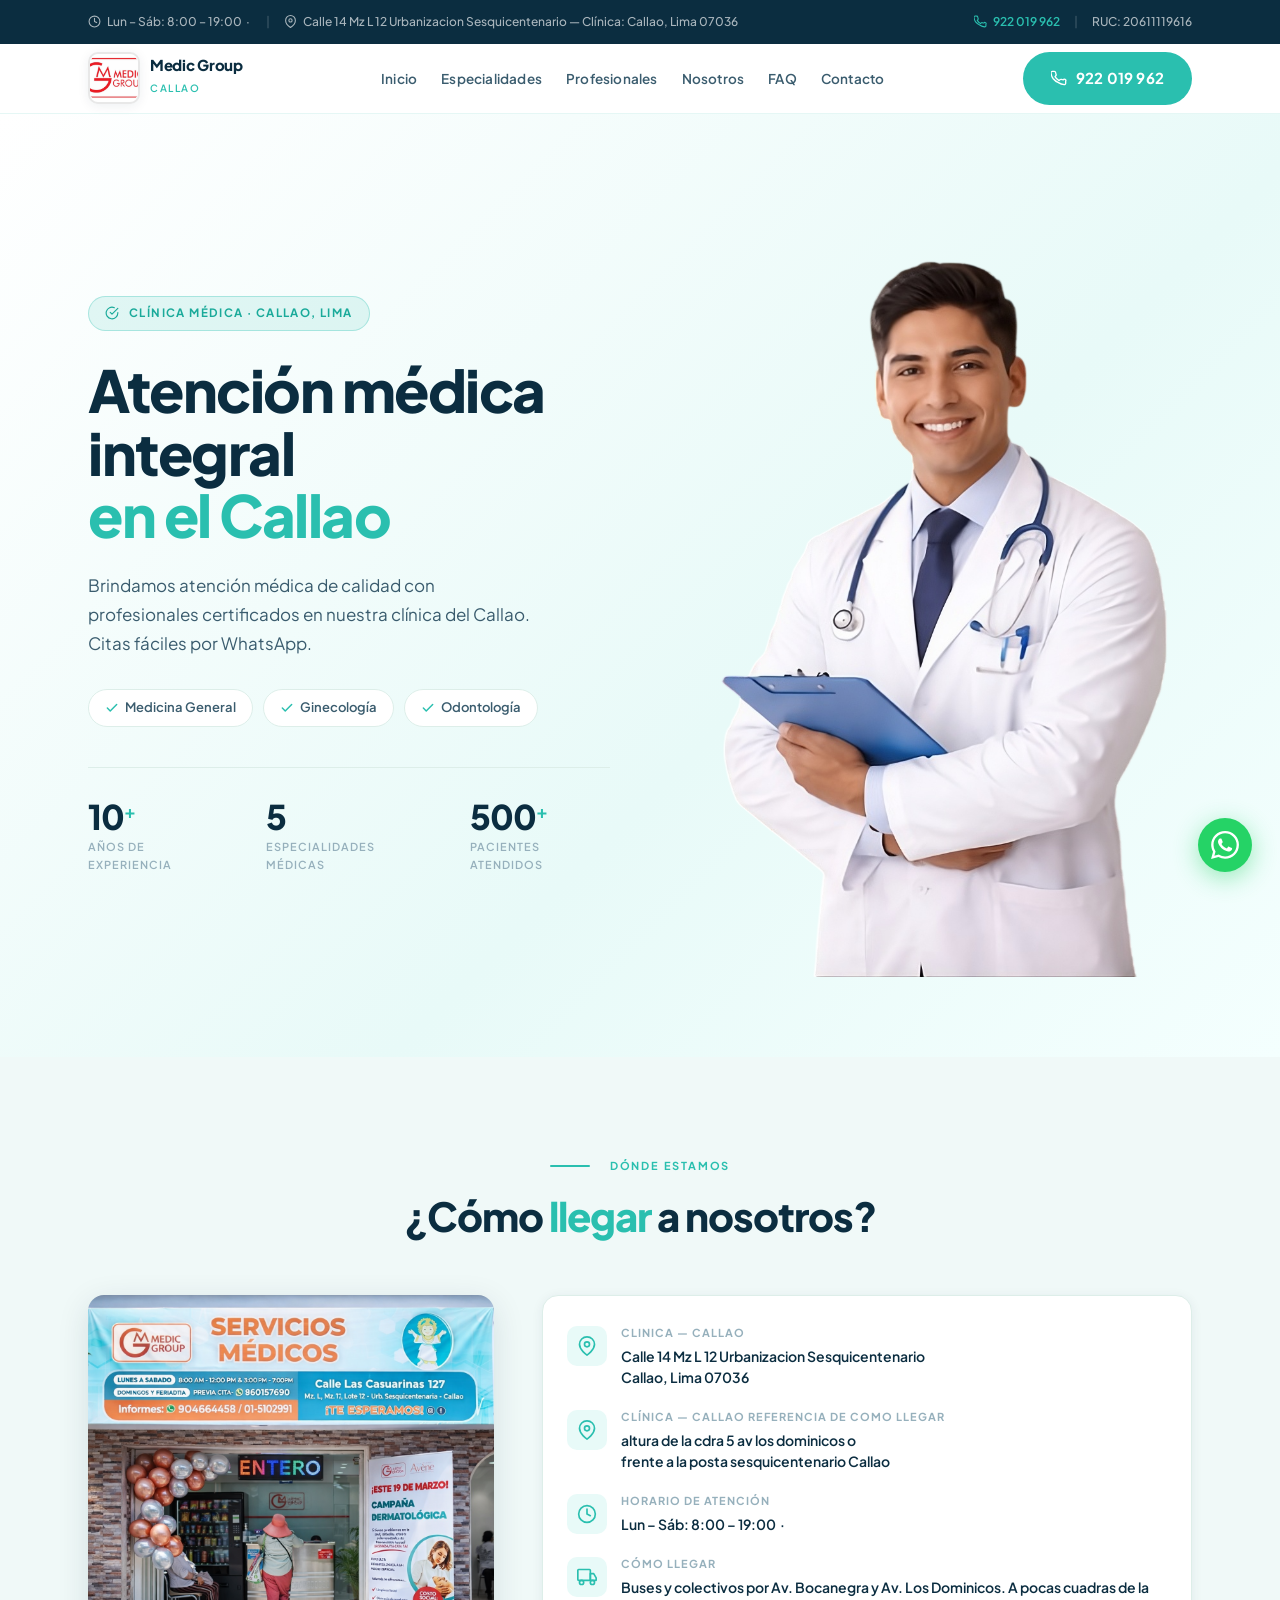
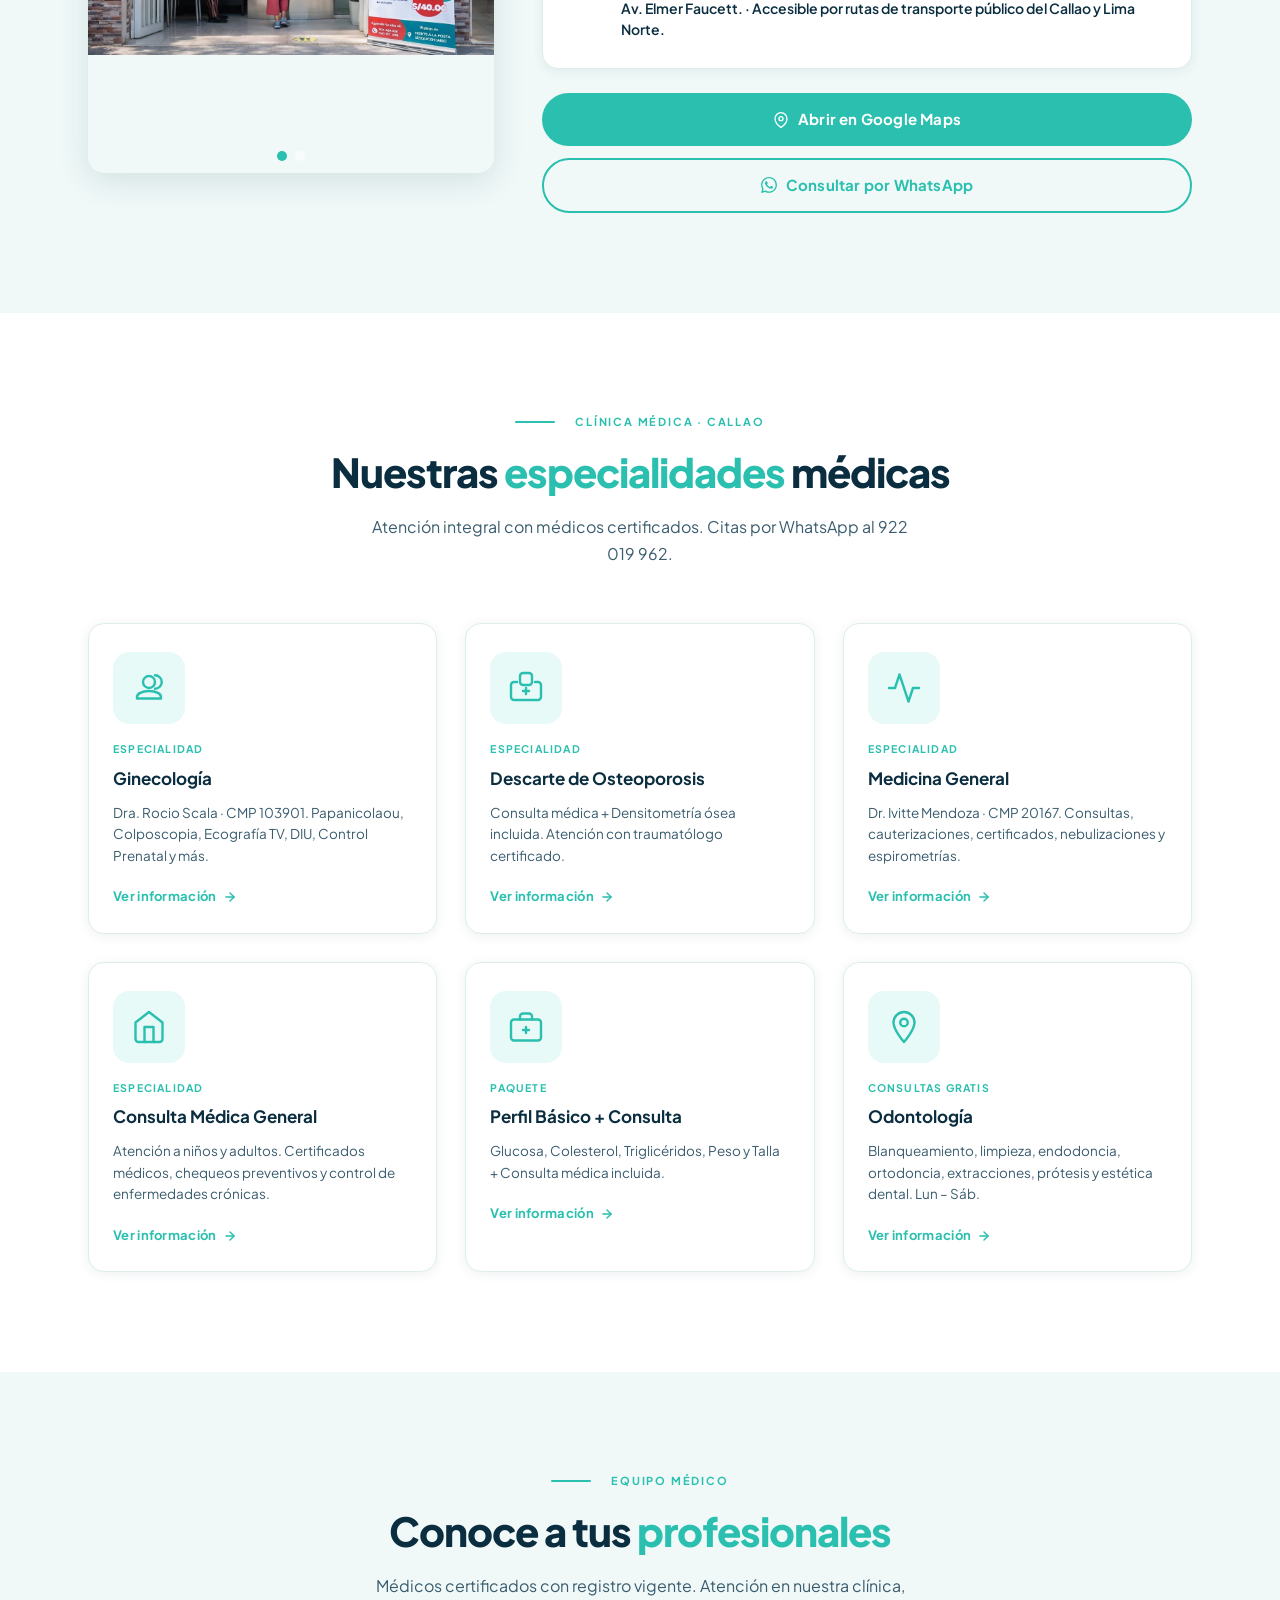
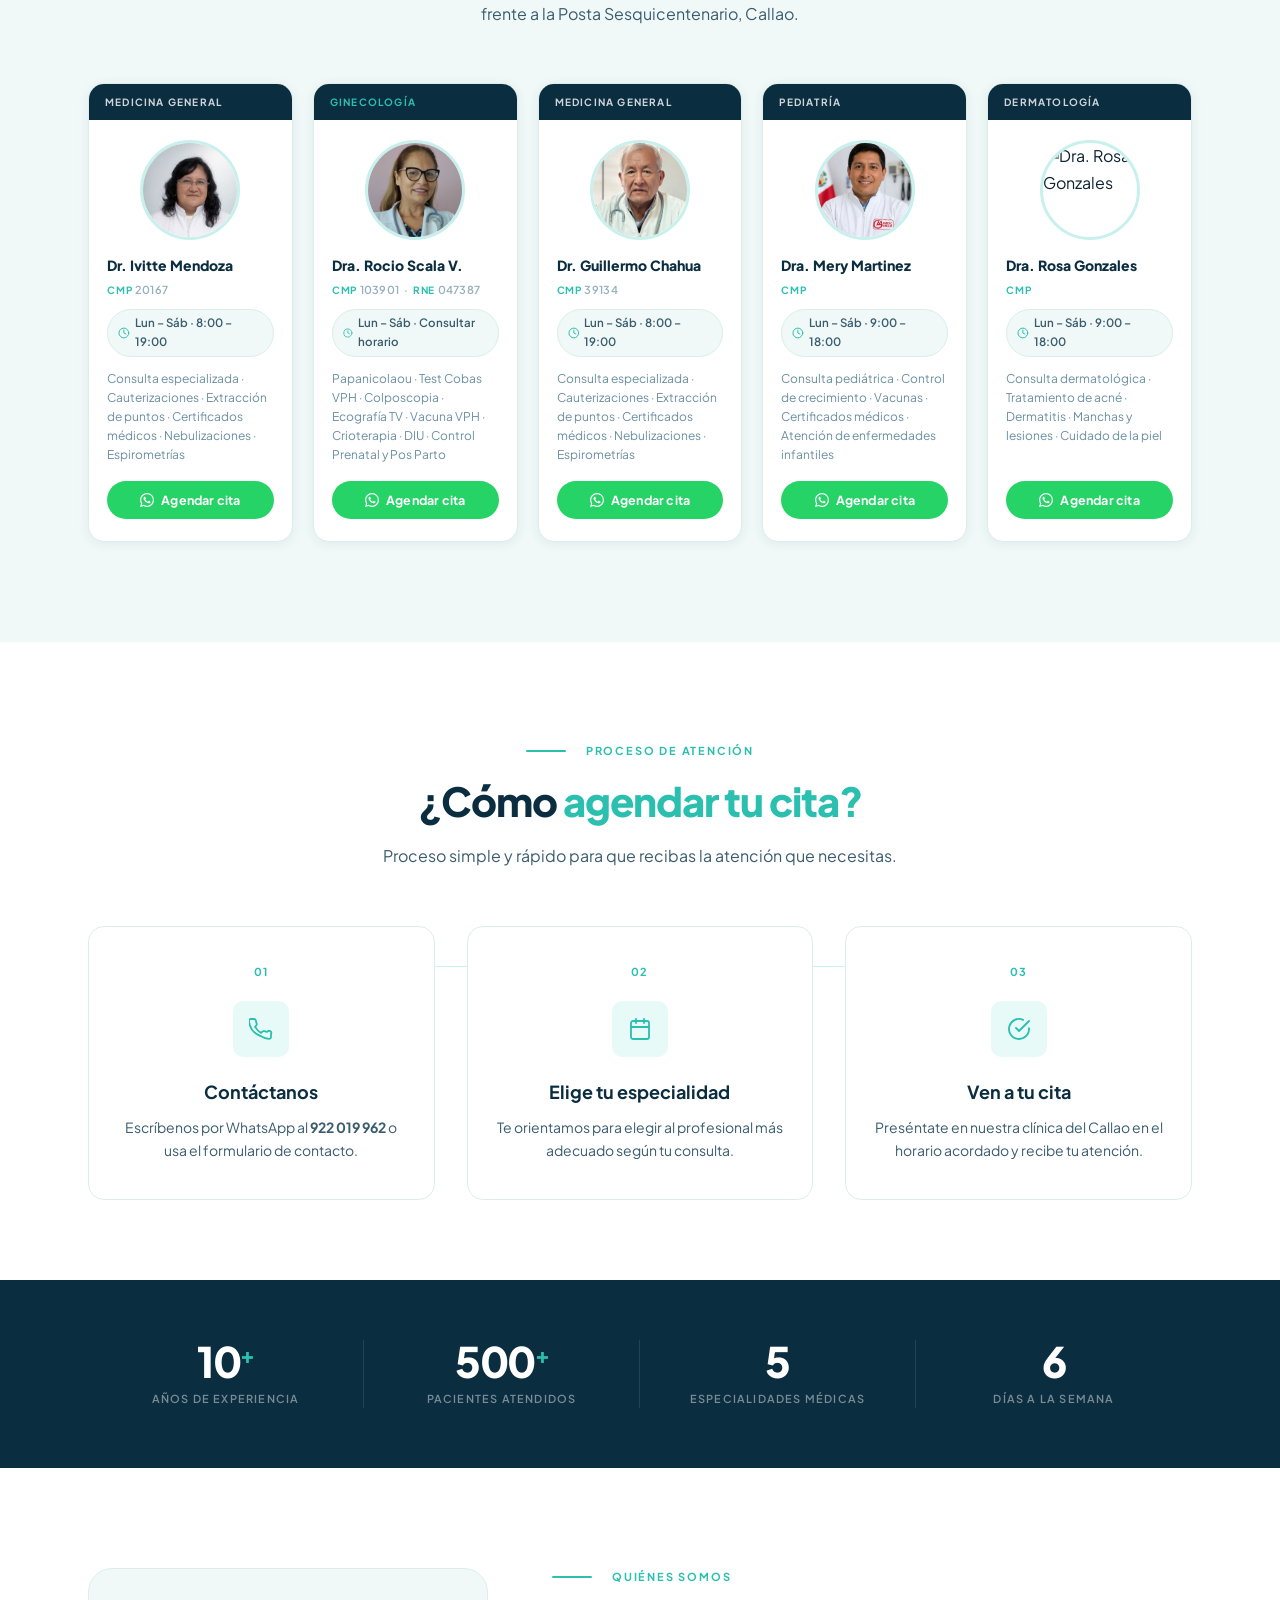
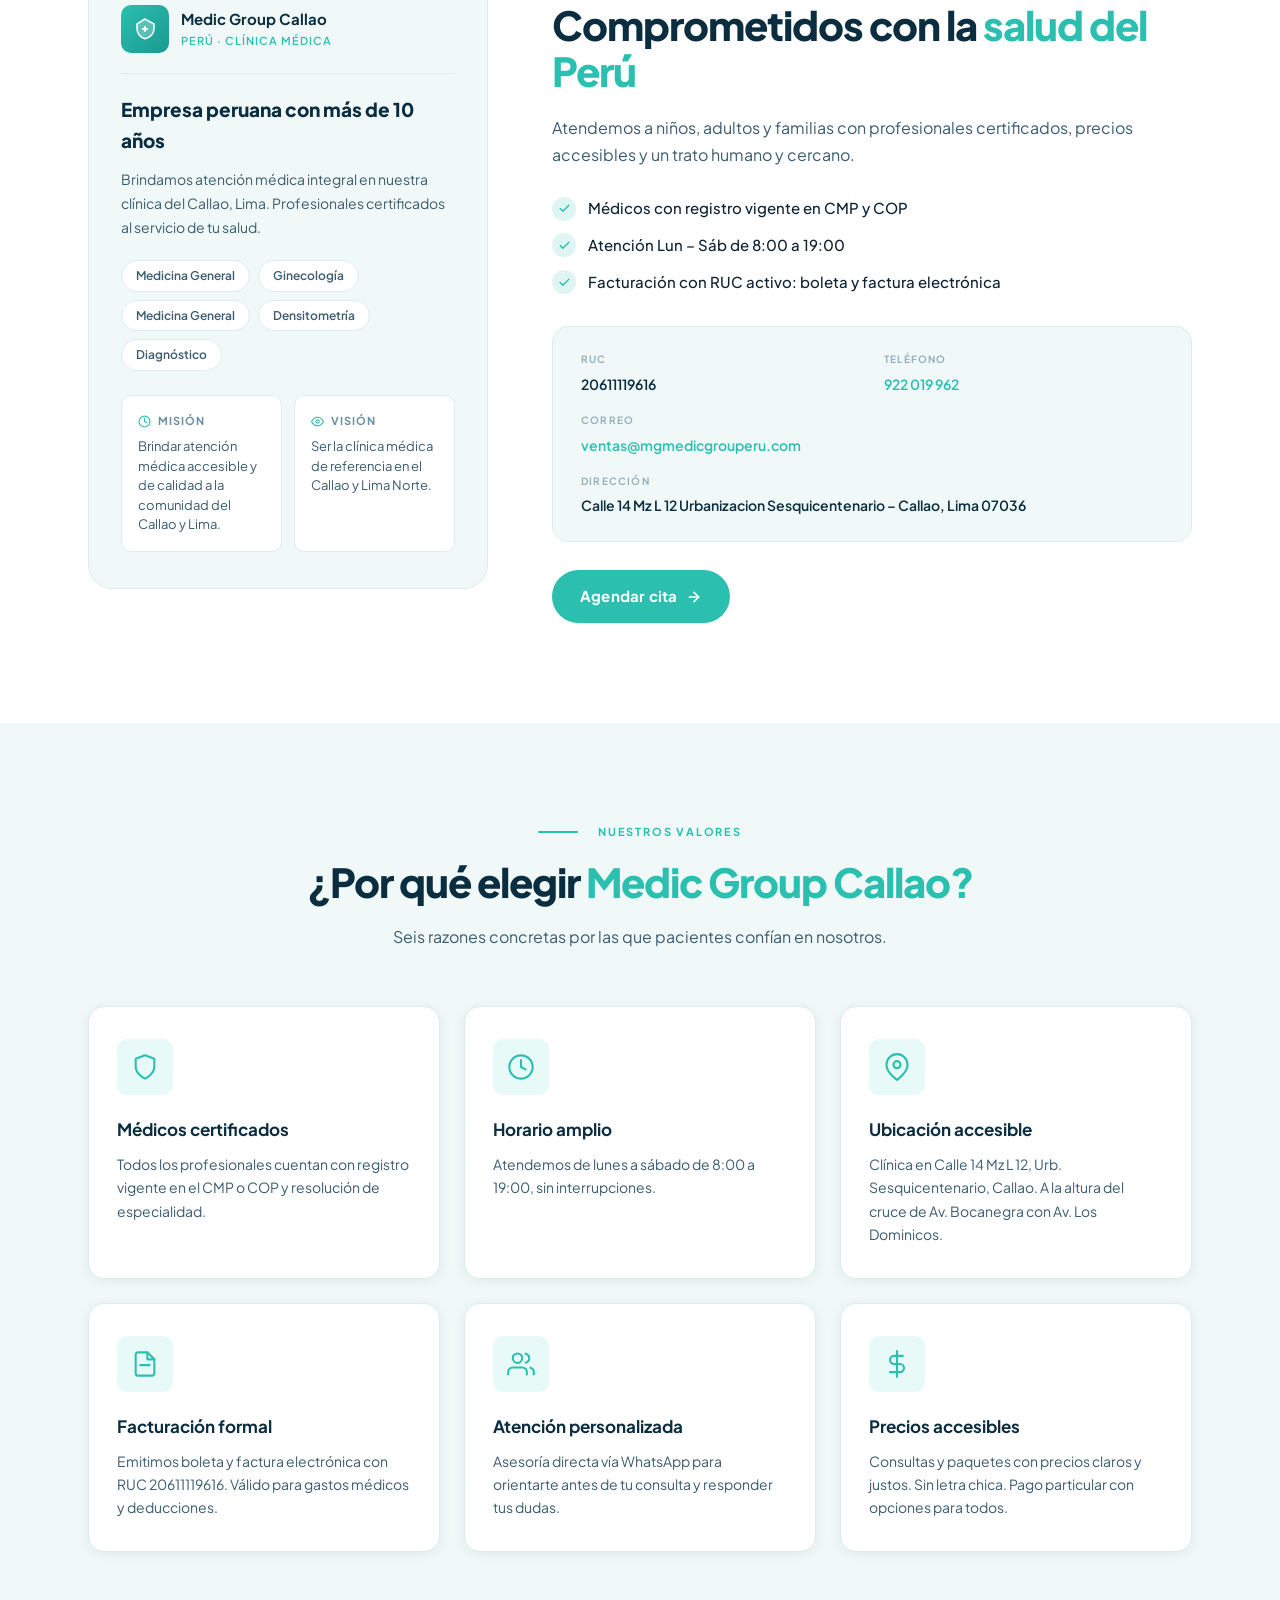
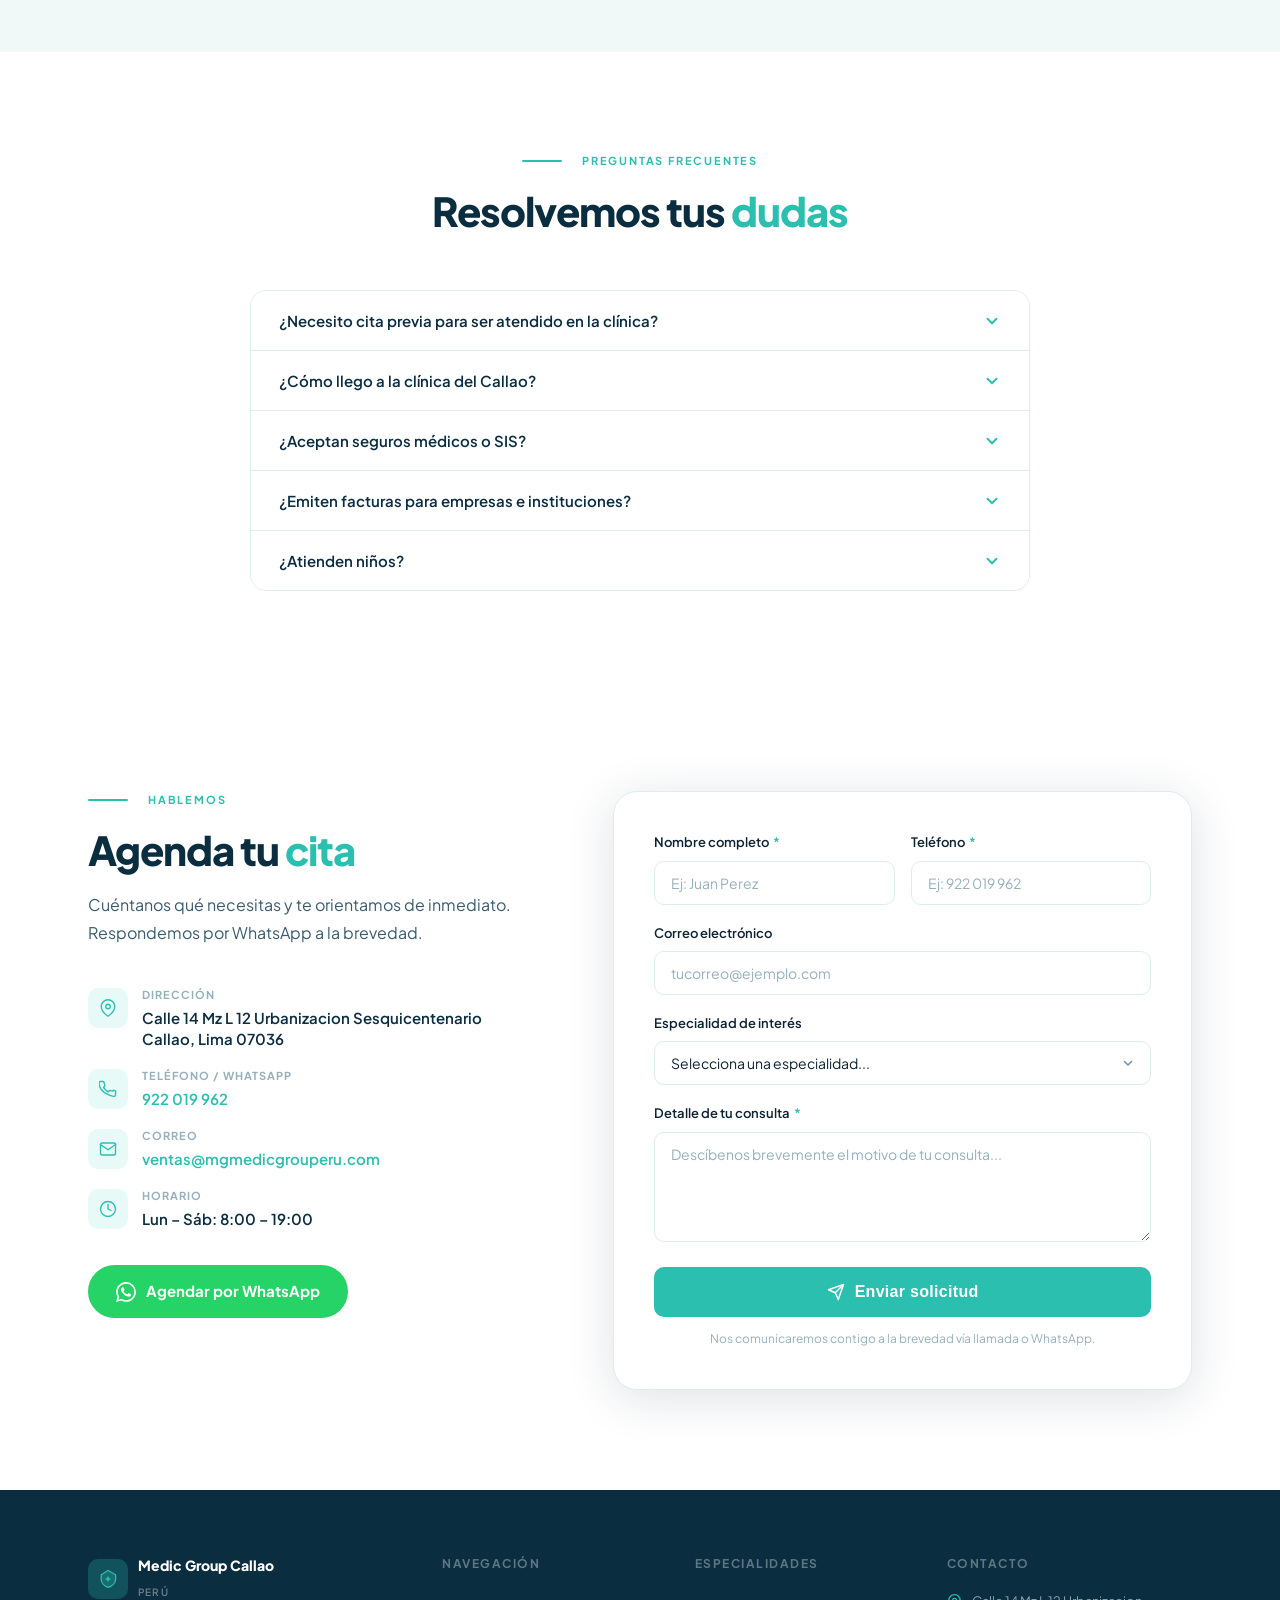
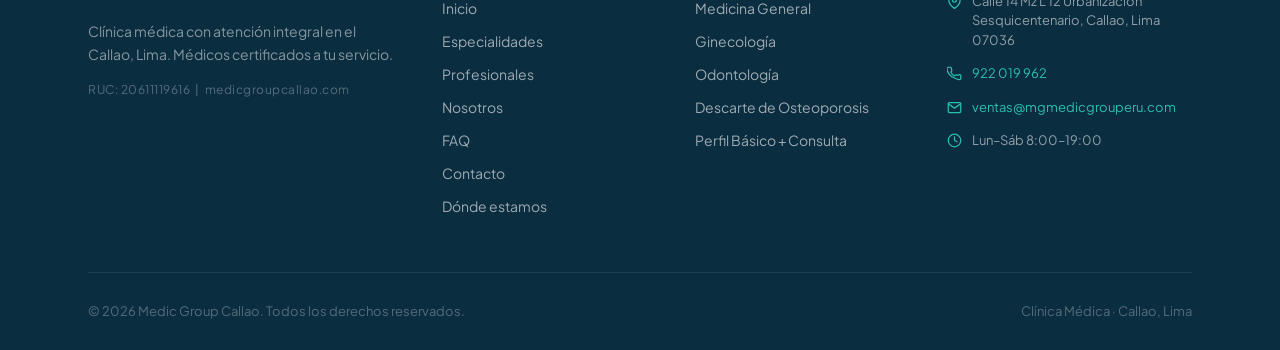
==== commit 4b88eeab: "Update index.html" ====
--- a/index.html
+++ b/index.html
@@ -368,16 +368,16 @@
       </div>
 
       <div class="prof-card reveal delay-4">
-        <div class="prof-tag-bar"><span class="prof-tag">Odontolog&iacute;a</span></div>
+        <div class="prof-tag-bar"><span class="prof-tag">Pediatr&iacute;a</span></div>
         <div class="prof-card-body">
-          <img src="dr-gonzales.jpg" alt="Dra. Alixmar González" class="prof-avatar-img">
-          <h3 class="prof-nombre">Dra. Alixmar Gonz&aacute;lez</h3>
-          <div class="prof-colegiatura"><span class="prof-reg-label">COP</span> 55644</div>
+          <img src="dr-gonzales.jpg" alt="Dra. Mery Martinez"class="prof-avatar-img">
+          <h3 class="prof-nombre">Dra. Mery Martinez</h3>
+          <div class="prof-colegiatura"><span class="prof-reg-label">CMP</span></div>
           <div class="prof-horario">
             <svg viewBox="0 0 24 24" fill="none" stroke="currentColor" stroke-width="2" stroke-linecap="round" stroke-linejoin="round" width="13" height="13"><circle cx="12" cy="12" r="10"/><polyline points="12 6 12 12 16 14"/></svg>
             Lun &ndash; S&aacute;b &middot; 9:00 &ndash; 18:00
           </div>
-          <p class="prof-servicios">Blanqueamiento &middot; Limpieza &middot; Endodoncia &middot; Ortodoncia &middot; Curaciones &middot; Extracciones &middot; Est&eacute;tica dental</p>
+          <p class="prof-servicios">Consulta pedi&aacute;trica &middot; Control de crecimiento &middot; Vacunas &middot; Certificados m&eacute;dicos &middot; Atenci&oacute;n de enfermedades infantiles</p>
           <a href="https://wa.me/51922019962" target="_blank" class="prof-btn">
             <svg viewBox="0 0 24 24" fill="currentColor" width="14" height="14"><path d="M17.472 14.382c-.297-.149-1.758-.867-2.03-.967-.273-.099-.471-.148-.67.15-.197.297-.767.966-.94 1.164-.173.199-.347.223-.644.075-.297-.15-1.255-.463-2.39-1.475-.883-.788-1.48-1.761-1.653-2.059-.173-.297-.018-.458.13-.606.134-.133.298-.347.446-.52.149-.174.198-.298.298-.497.099-.198.05-.371-.025-.52-.075-.149-.669-1.612-.916-2.207-.242-.579-.487-.5-.669-.51-.173-.008-.371-.01-.57-.01-.198 0-.52.074-.792.372-.272.297-1.04 1.016-1.04 2.479 0 1.462 1.065 2.875 1.213 3.074.149.198 2.096 3.2 5.077 4.487.709.306 1.262.489 1.694.625.712.227 1.36.195 1.871.118.571-.085 1.758-.719 2.006-1.413.248-.694.248-1.289.173-1.413-.074-.124-.272-.198-.57-.347m-5.421 7.403h-.004a9.87 9.87 0 01-5.031-1.378l-.361-.214-3.741.982.998-3.648-.235-.374a9.86 9.86 0 01-1.51-5.26c.001-5.45 4.436-9.884 9.888-9.884 2.64 0 5.122 1.03 6.988 2.898a9.825 9.825 0 012.893 6.994c-.003 5.45-4.437 9.884-9.885 9.884m8.413-18.297A11.815 11.815 0 0012.05 0C5.495 0 .16 5.335.157 11.892c0 2.096.547 4.142 1.588 5.945L.057 24l6.305-1.654a11.882 11.882 0 005.683 1.448h.005c6.554 0 11.89-5.335 11.893-11.893a11.821 11.821 0 00-3.48-8.413z"/></svg>
             Agendar cita
@@ -386,16 +386,16 @@
       </div>
 
       <div class="prof-card reveal delay-5">
-        <div class="prof-tag-bar"><span class="prof-tag">Odontolog&iacute;a</span></div>
+        <div class="prof-tag-bar"><span class="prof-tag">Dermatolog&iacute;a</span></div>
         <div class="prof-card-body">
-          <img src="dr-rosendry.jpg" alt="Dra. Rosendry Rodríguez" class="prof-avatar-img">
-          <h3 class="prof-nombre">Dra. Rosendry Rodr&iacute;guez</h3>
-          <div class="prof-colegiatura"><span class="prof-reg-label">COP</span> 49603</div>
+          <img src="dr-rosa.jpg" alt="Dra. Rosa Gonzales" class="prof-avatar-img">
+          <h3 class="prof-nombre">Dra. Rosa Gonzales</h3>
+          <div class="prof-colegiatura"><span class="prof-reg-label">CMP</span></div>
           <div class="prof-horario">
             <svg viewBox="0 0 24 24" fill="none" stroke="currentColor" stroke-width="2" stroke-linecap="round" stroke-linejoin="round" width="13" height="13"><circle cx="12" cy="12" r="10"/><polyline points="12 6 12 12 16 14"/></svg>
             Lun &ndash; S&aacute;b &middot; 9:00 &ndash; 18:00
           </div>
-          <p class="prof-servicios">Limpieza dental &middot; Extracciones &middot; Pr&oacute;tesis &middot; Curaciones &middot; Blanqueamiento &middot; Est&eacute;tica dental</p>
+          <p class="prof-servicios">Consulta dermatol&oacute;gica &middot; Tratamiento de acn&eacute; &middot; Dermatitis &middot; Manchas y lesiones &middot; Cuidado de la piel</p>
           <a href="https://wa.me/51922019962" target="_blank" class="prof-btn">
             <svg viewBox="0 0 24 24" fill="currentColor" width="14" height="14"><path d="M17.472 14.382c-.297-.149-1.758-.867-2.03-.967-.273-.099-.471-.148-.67.15-.197.297-.767.966-.94 1.164-.173.199-.347.223-.644.075-.297-.15-1.255-.463-2.39-1.475-.883-.788-1.48-1.761-1.653-2.059-.173-.297-.018-.458.13-.606.134-.133.298-.347.446-.52.149-.174.198-.298.298-.497.099-.198.05-.371-.025-.52-.075-.149-.669-1.612-.916-2.207-.242-.579-.487-.5-.669-.51-.173-.008-.371-.01-.57-.01-.198 0-.52.074-.792.372-.272.297-1.04 1.016-1.04 2.479 0 1.462 1.065 2.875 1.213 3.074.149.198 2.096 3.2 5.077 4.487.709.306 1.262.489 1.694.625.712.227 1.36.195 1.871.118.571-.085 1.758-.719 2.006-1.413.248-.694.248-1.289.173-1.413-.074-.124-.272-.198-.57-.347m-5.421 7.403h-.004a9.87 9.87 0 01-5.031-1.378l-.361-.214-3.741.982.998-3.648-.235-.374a9.86 9.86 0 01-1.51-5.26c.001-5.45 4.436-9.884 9.888-9.884 2.64 0 5.122 1.03 6.988 2.898a9.825 9.825 0 012.893 6.994c-.003 5.45-4.437 9.884-9.885 9.884m8.413-18.297A11.815 11.815 0 0012.05 0C5.495 0 .16 5.335.157 11.892c0 2.096.547 4.142 1.588 5.945L.057 24l6.305-1.654a11.882 11.882 0 005.683 1.448h.005c6.554 0 11.89-5.335 11.893-11.893a11.821 11.821 0 00-3.48-8.413z"/></svg>
             Agendar cita
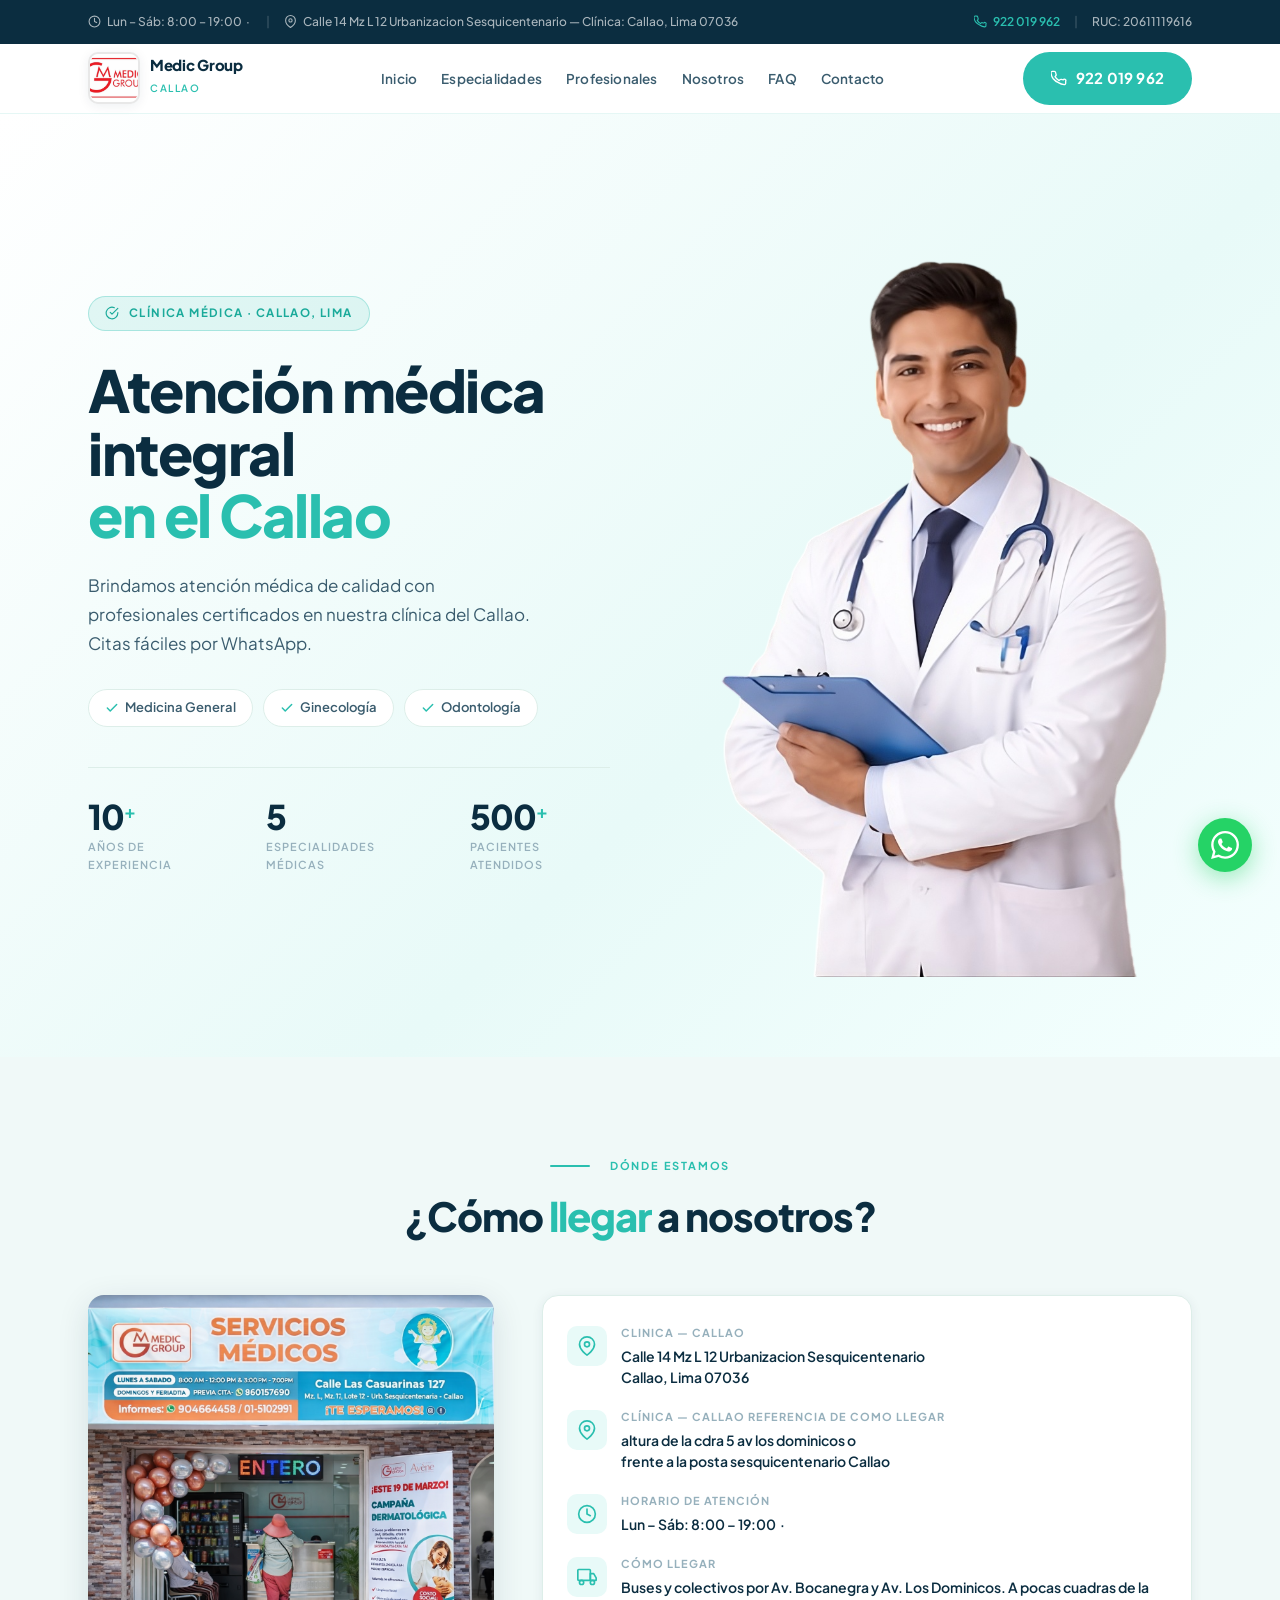
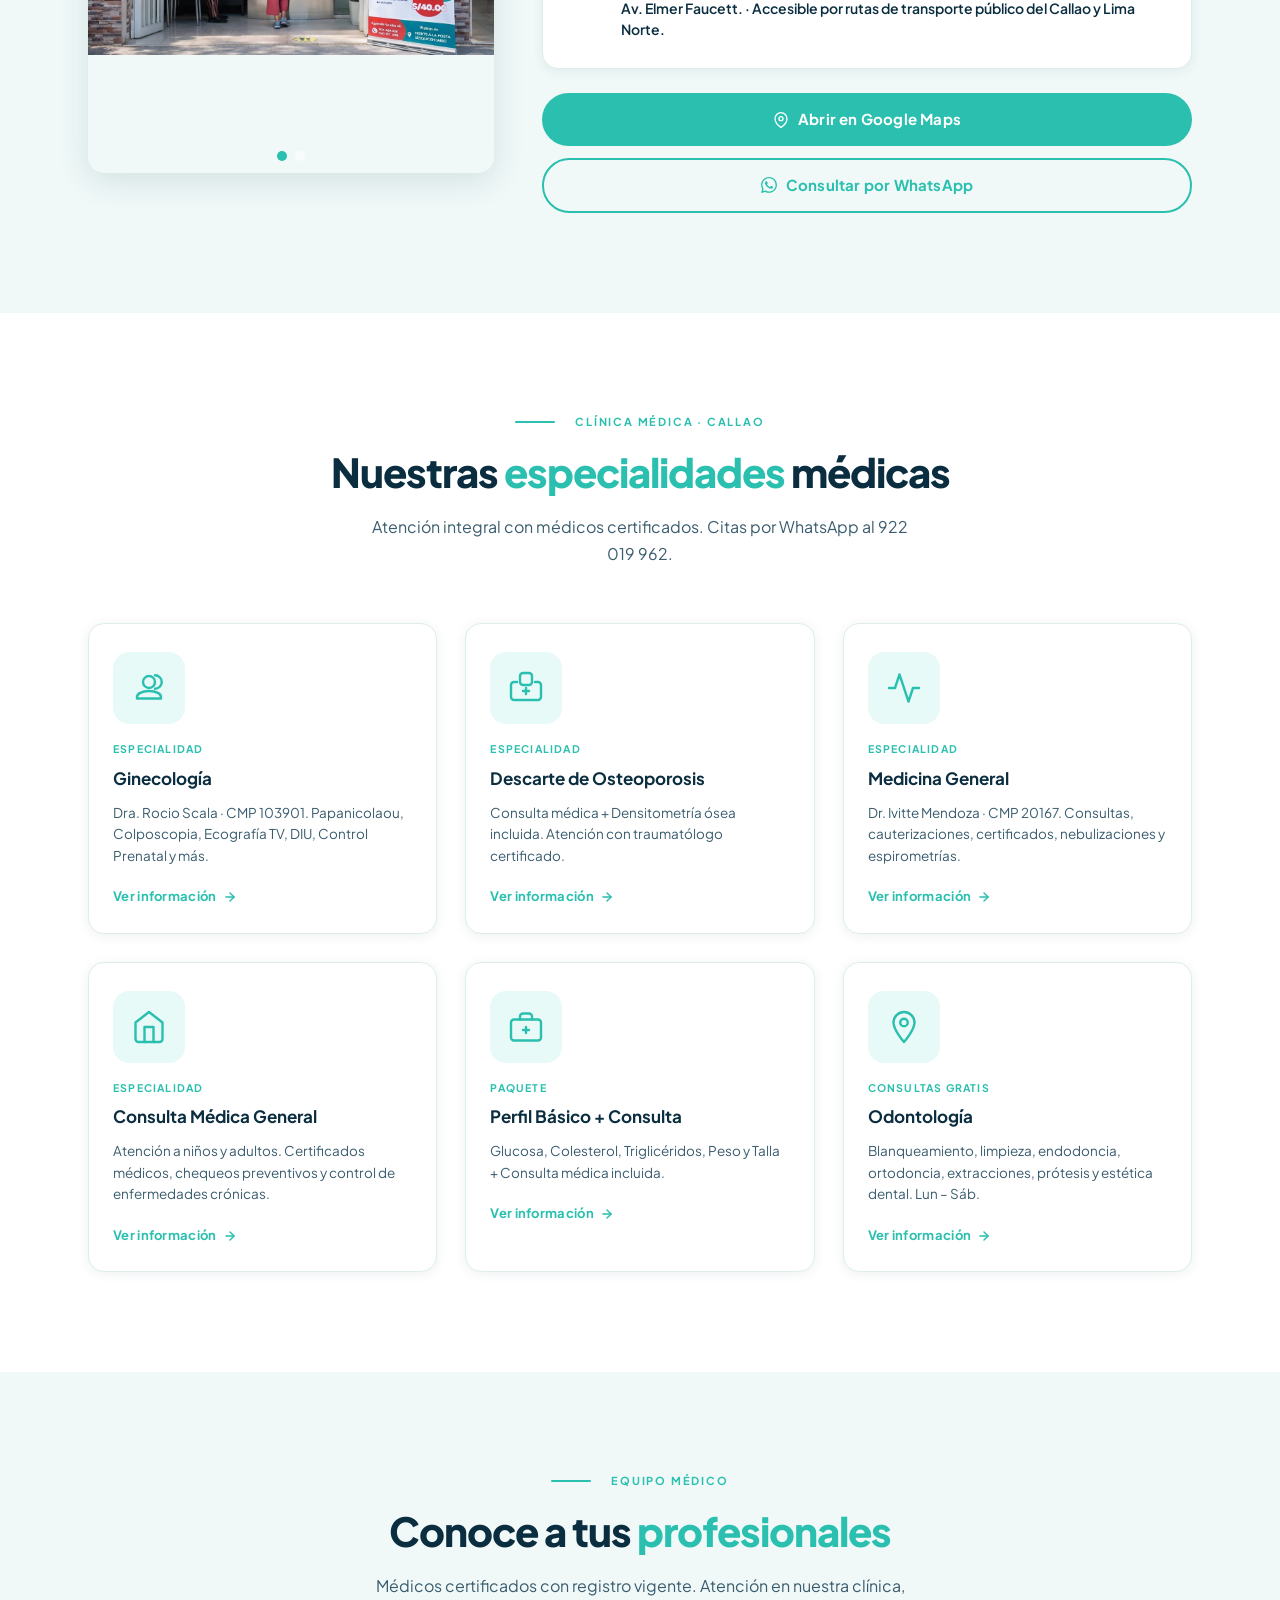
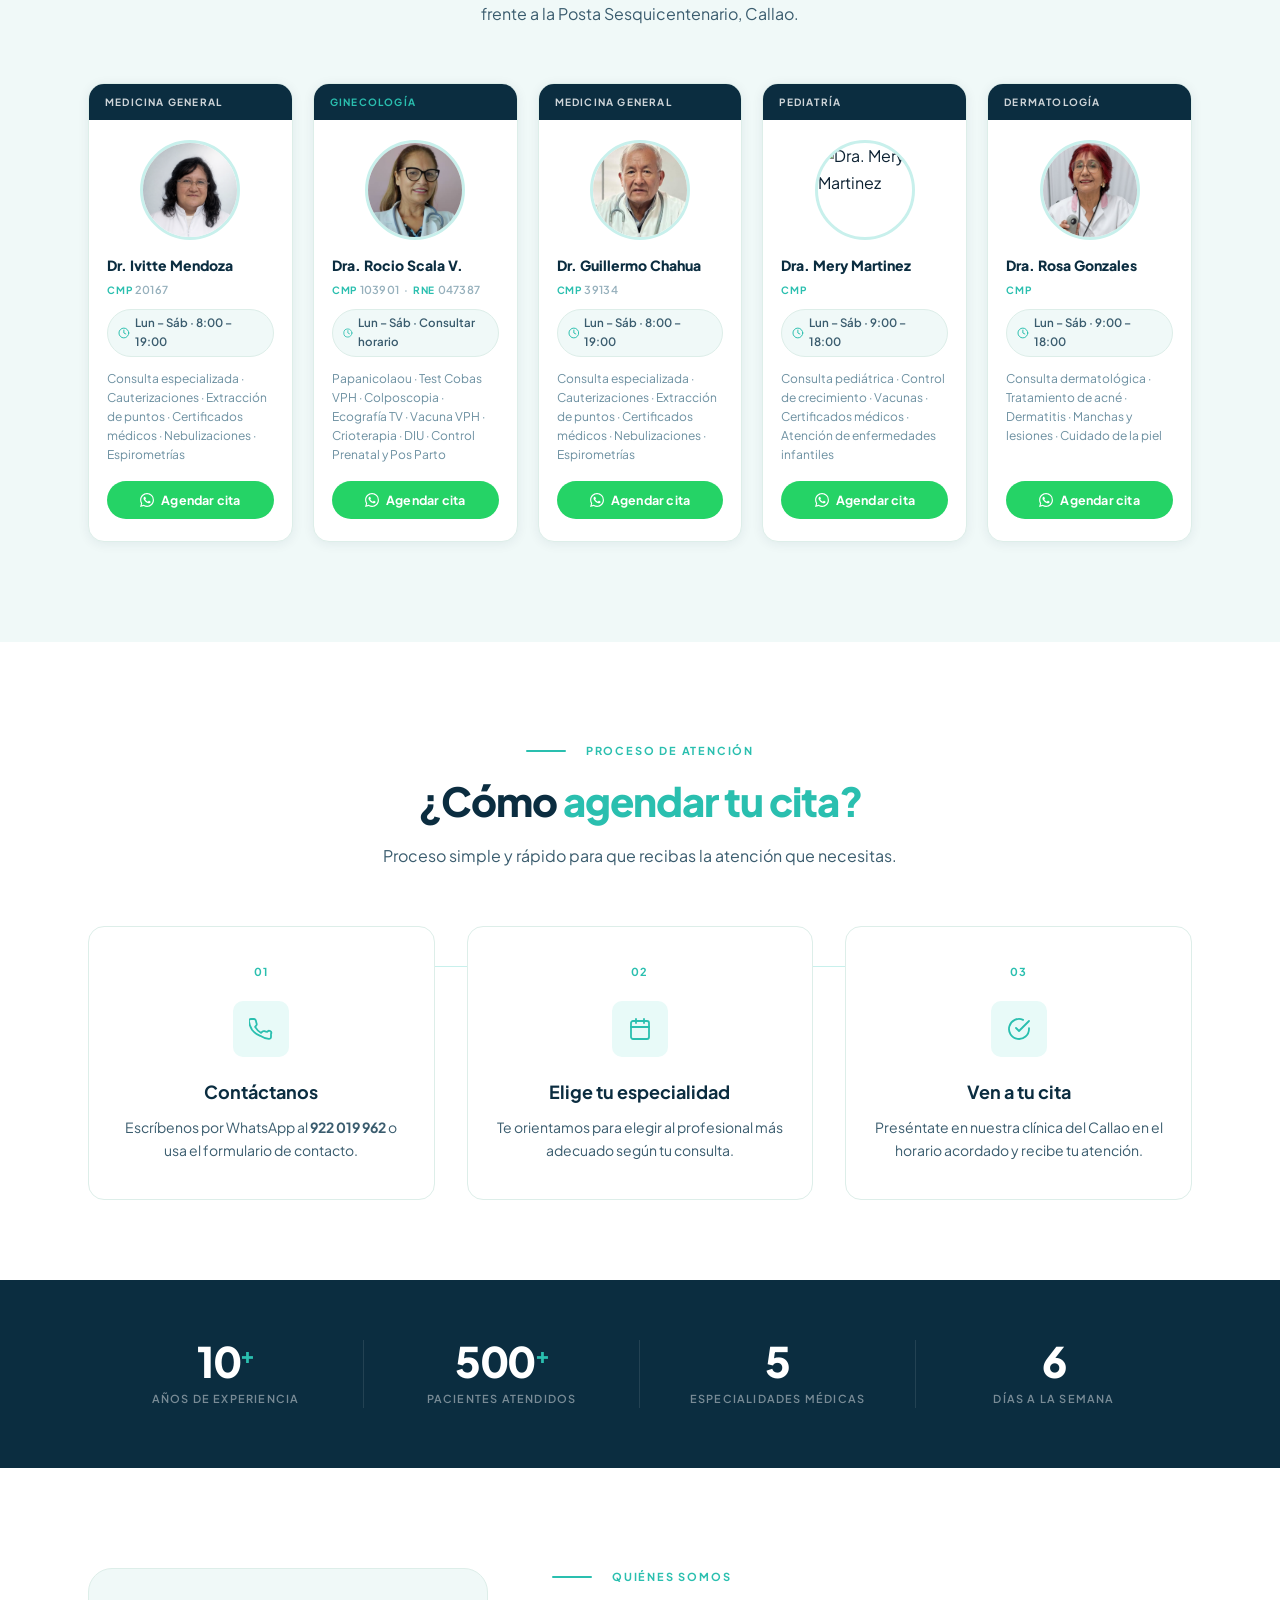
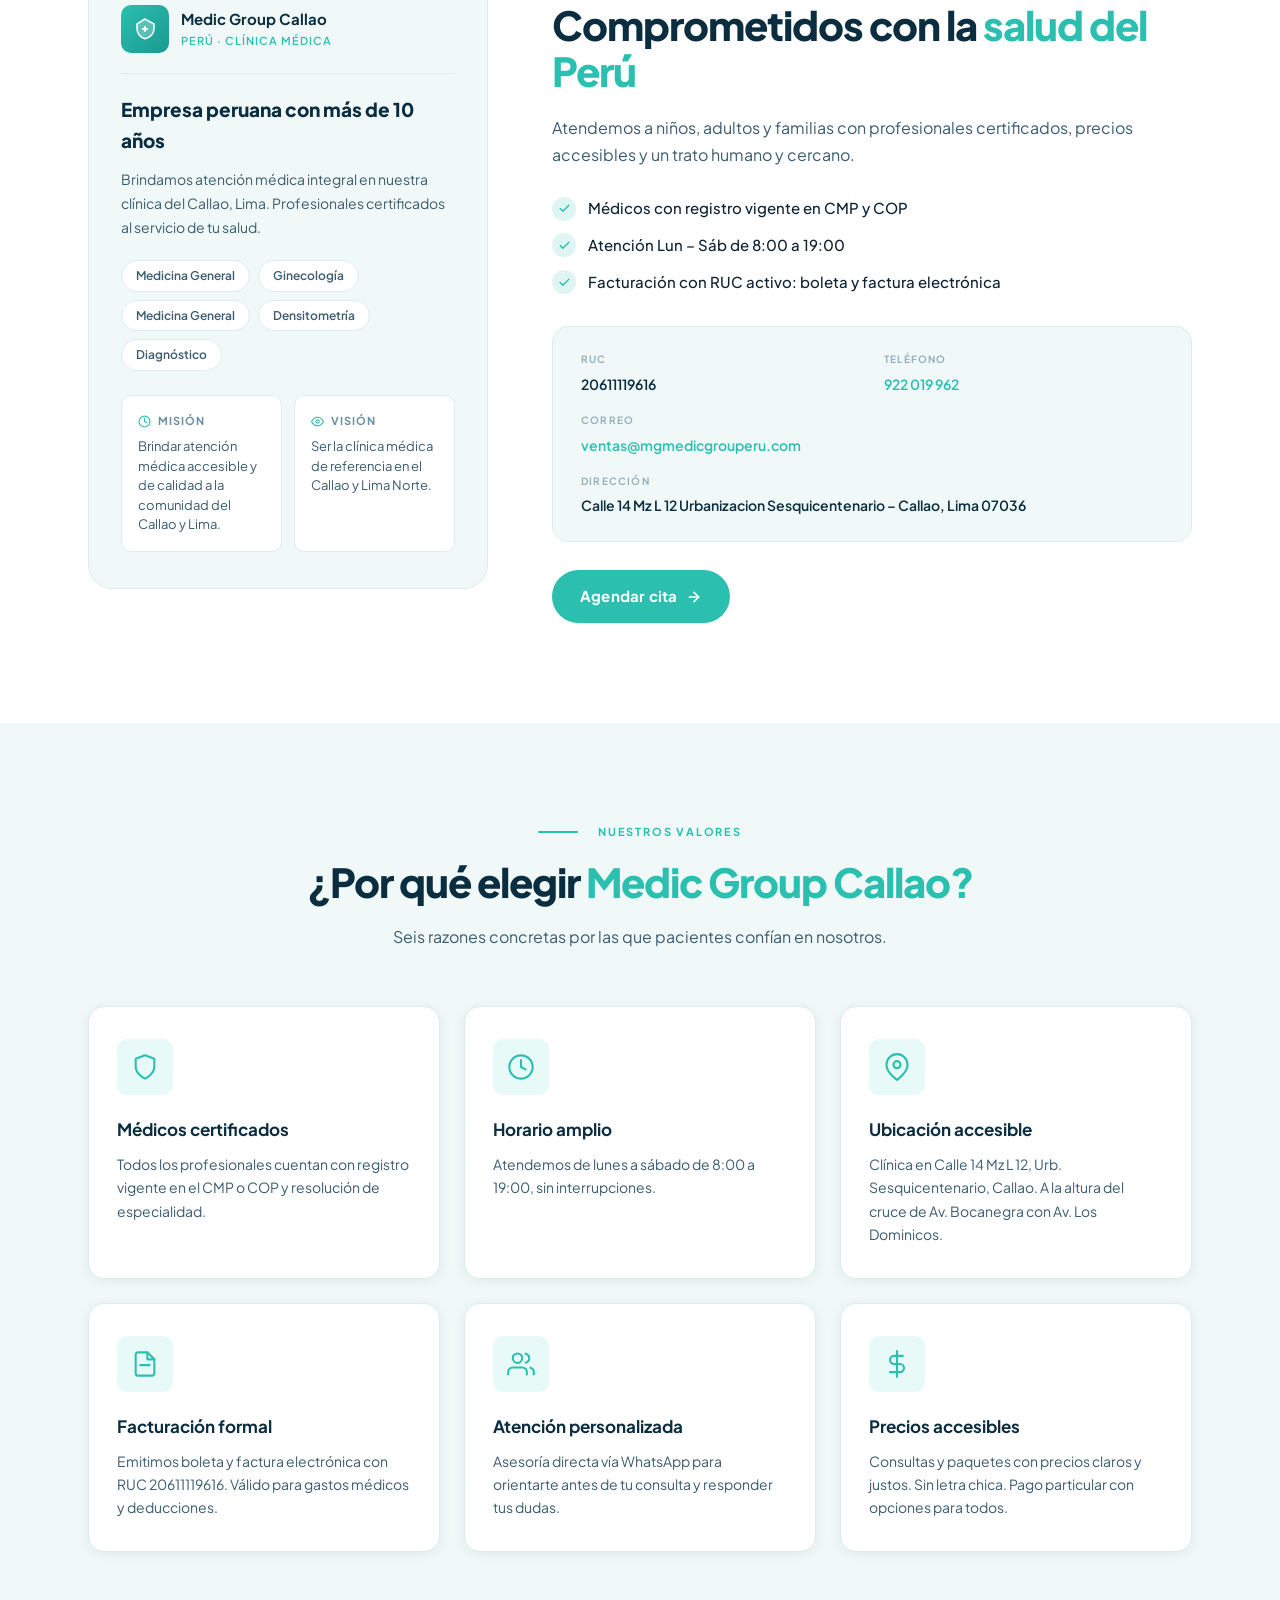
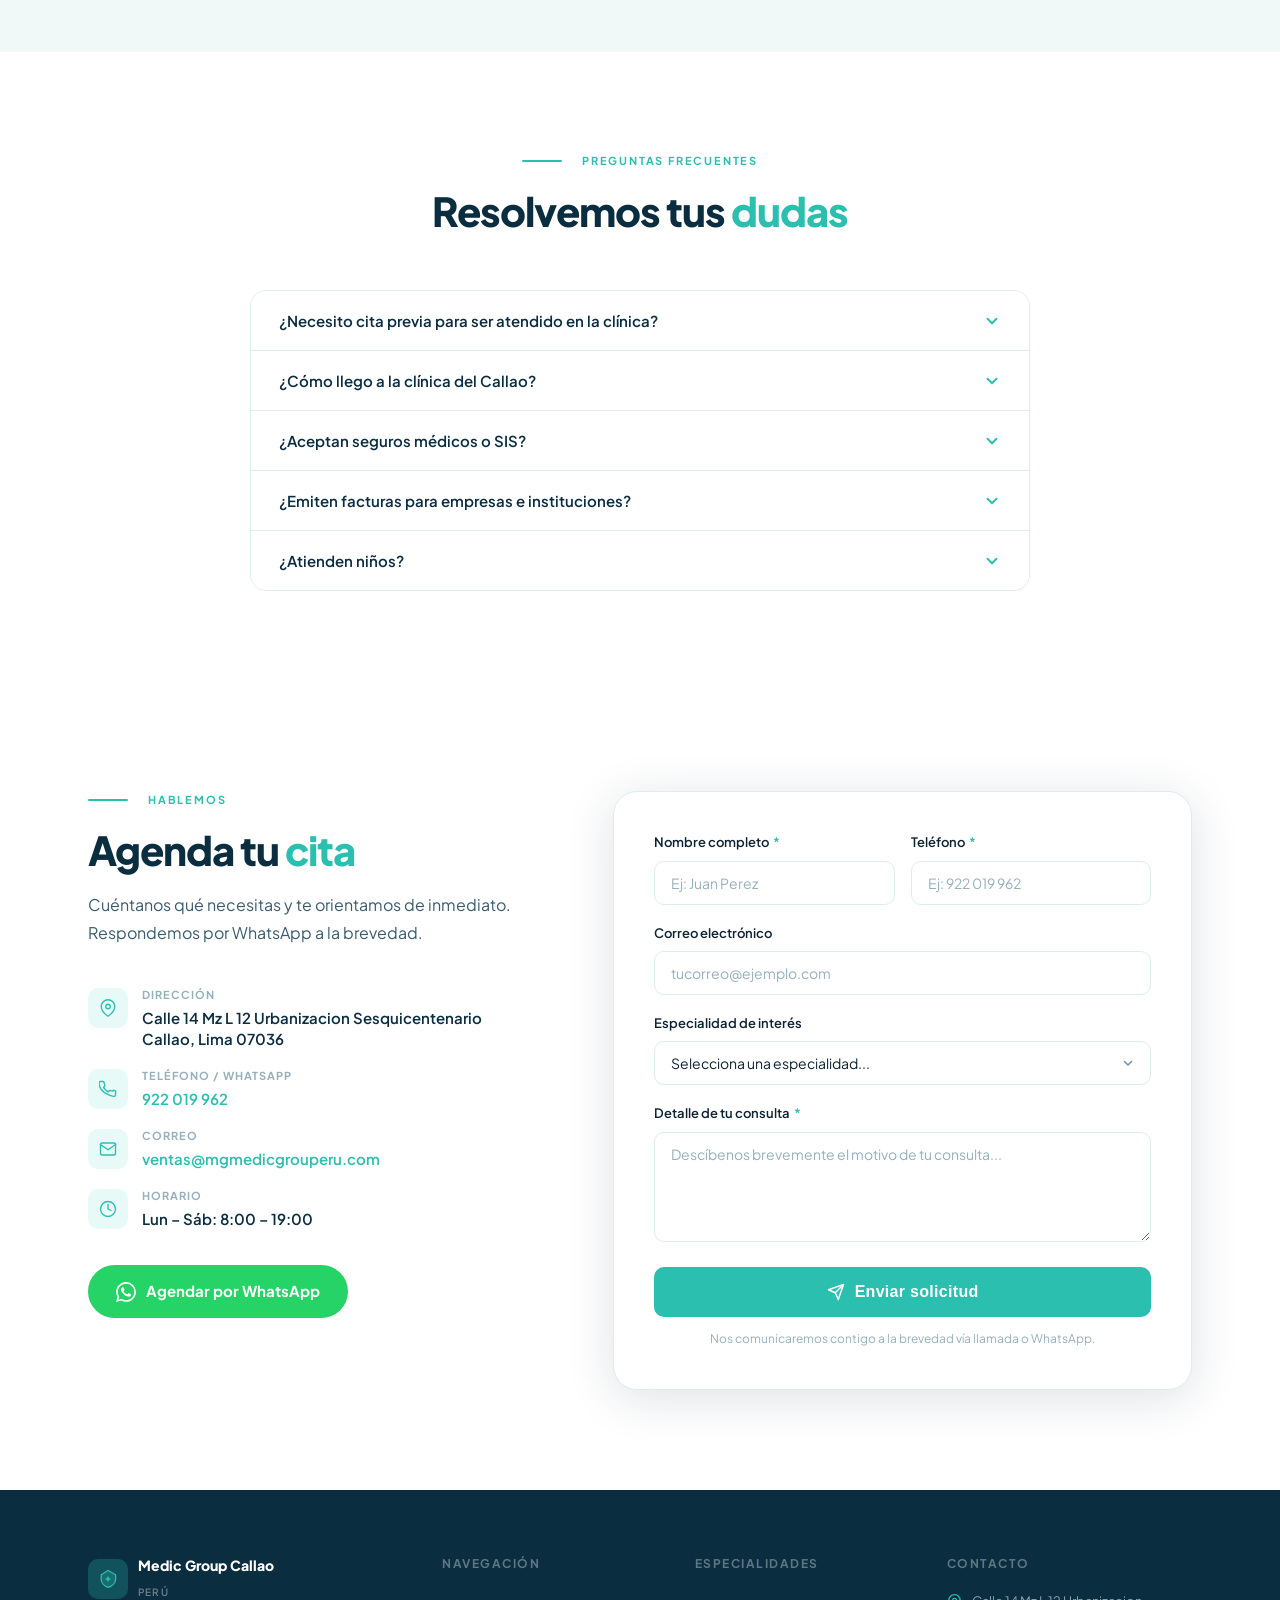
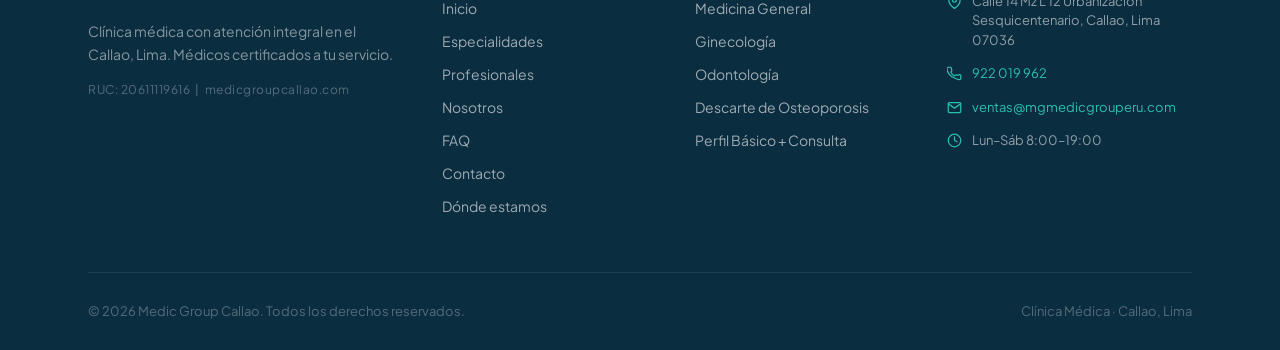
==== commit c773d759: "Update index.html" ====
--- a/index.html
+++ b/index.html
@@ -370,7 +370,7 @@
       <div class="prof-card reveal delay-4">
         <div class="prof-tag-bar"><span class="prof-tag">Pediatr&iacute;a</span></div>
         <div class="prof-card-body">
-          <img src="dr-gonzales.jpg" alt="Dra. Mery Martinez"class="prof-avatar-img">
+          <img src="dr-mery.jpg" alt="Dra. Mery Martinez"class="prof-avatar-img">
           <h3 class="prof-nombre">Dra. Mery Martinez</h3>
           <div class="prof-colegiatura"><span class="prof-reg-label">CMP</span></div>
           <div class="prof-horario">
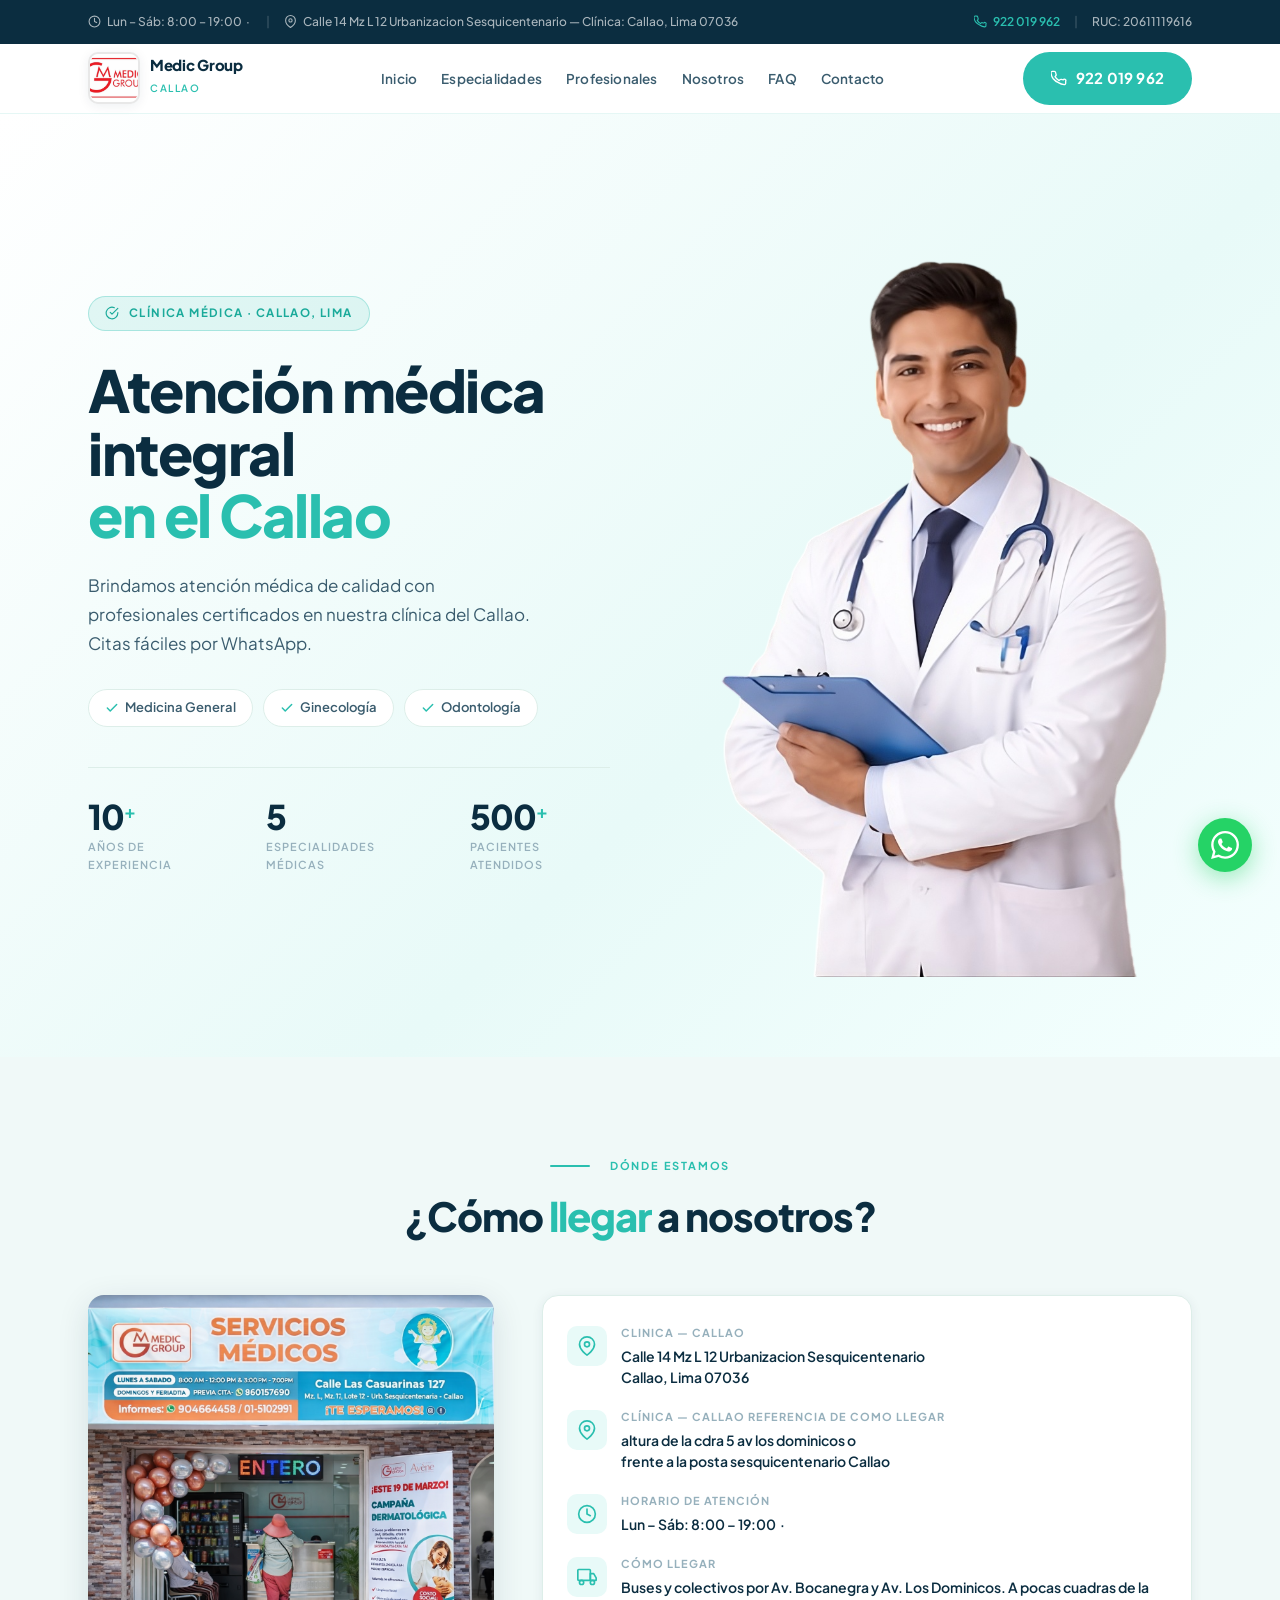
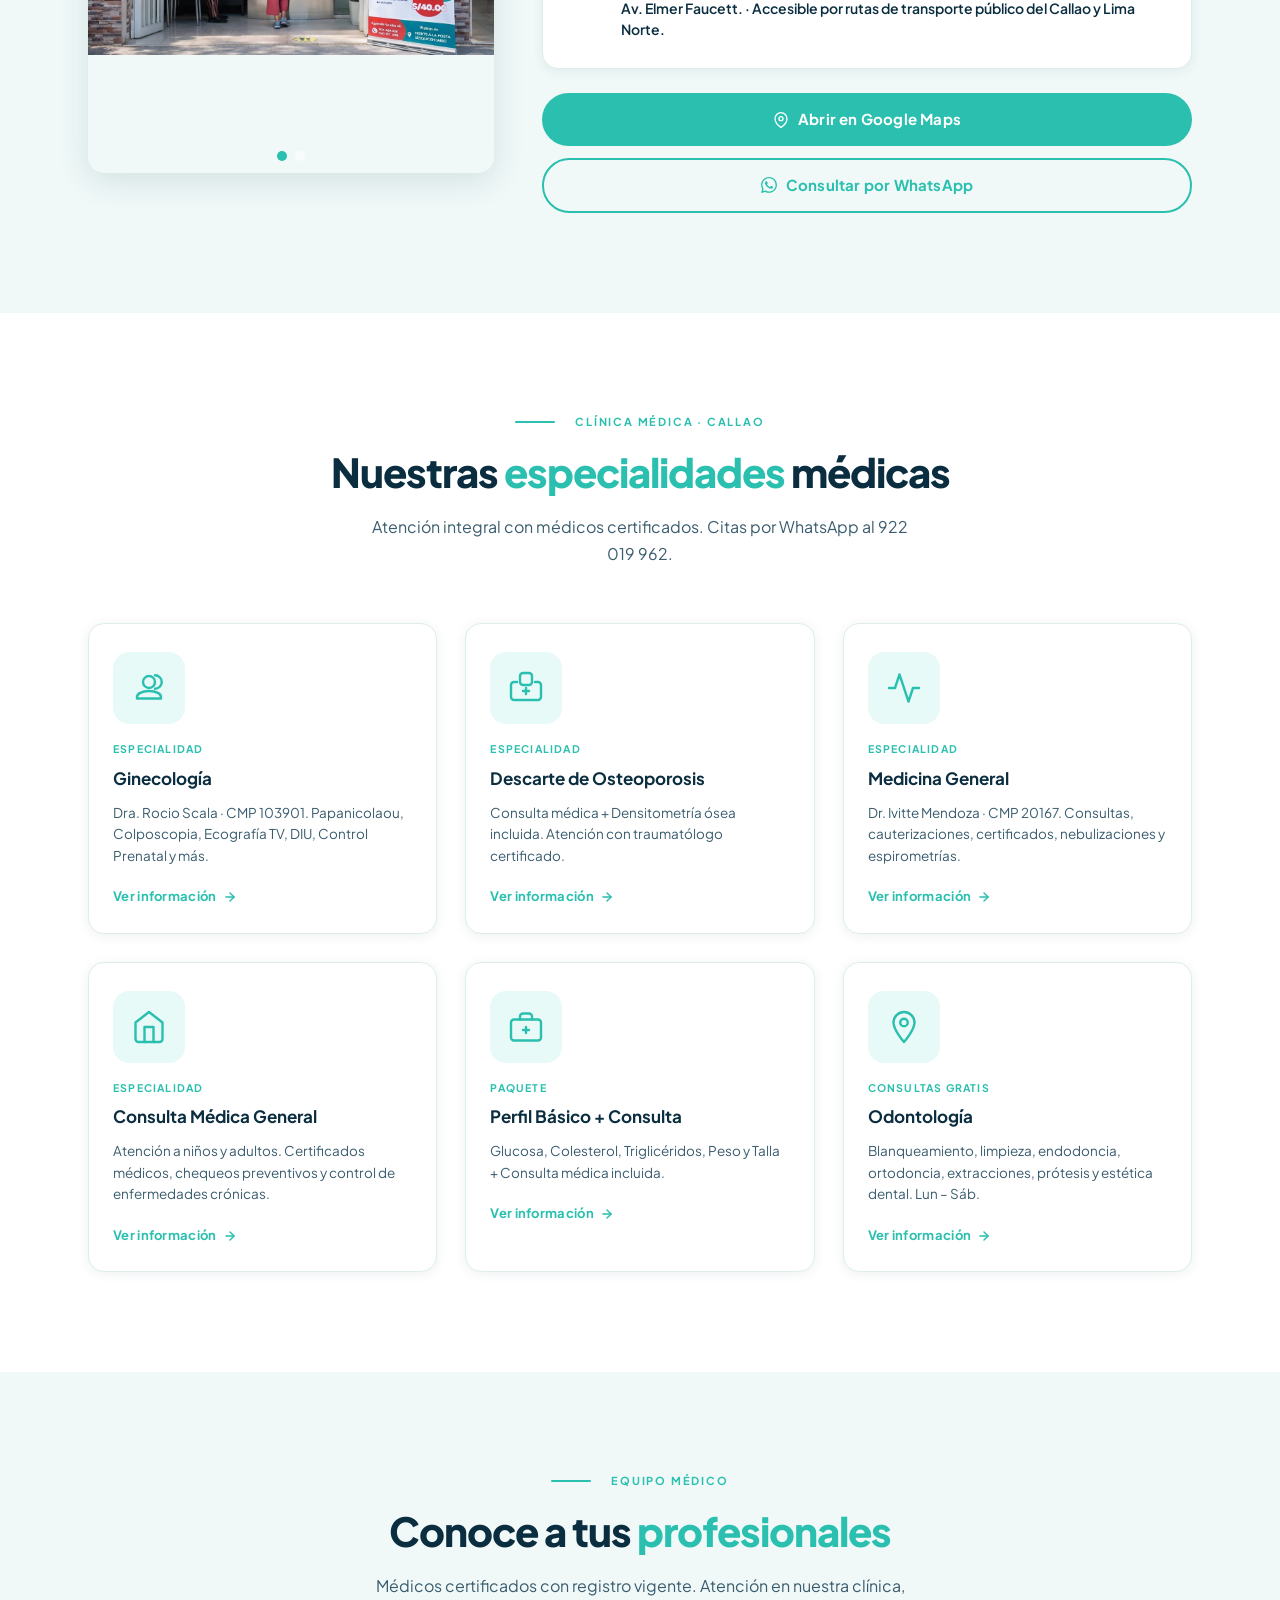
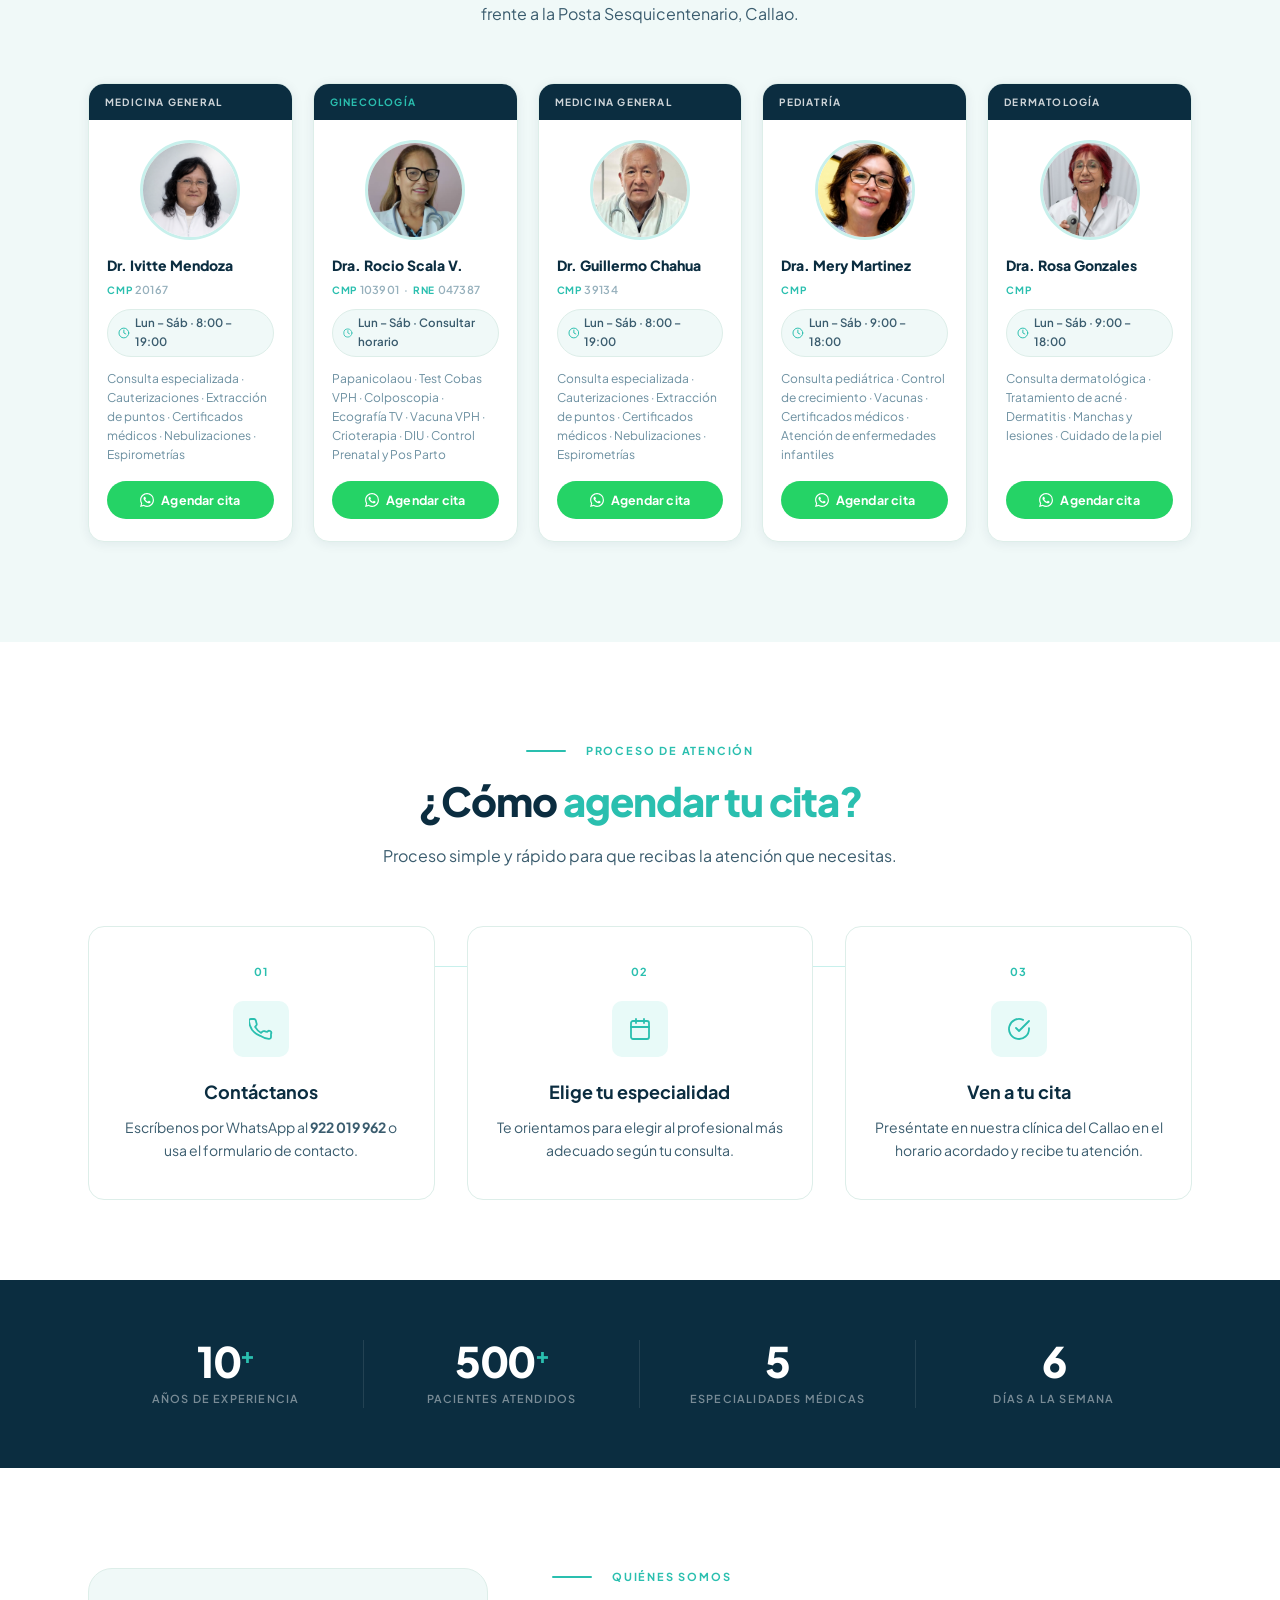
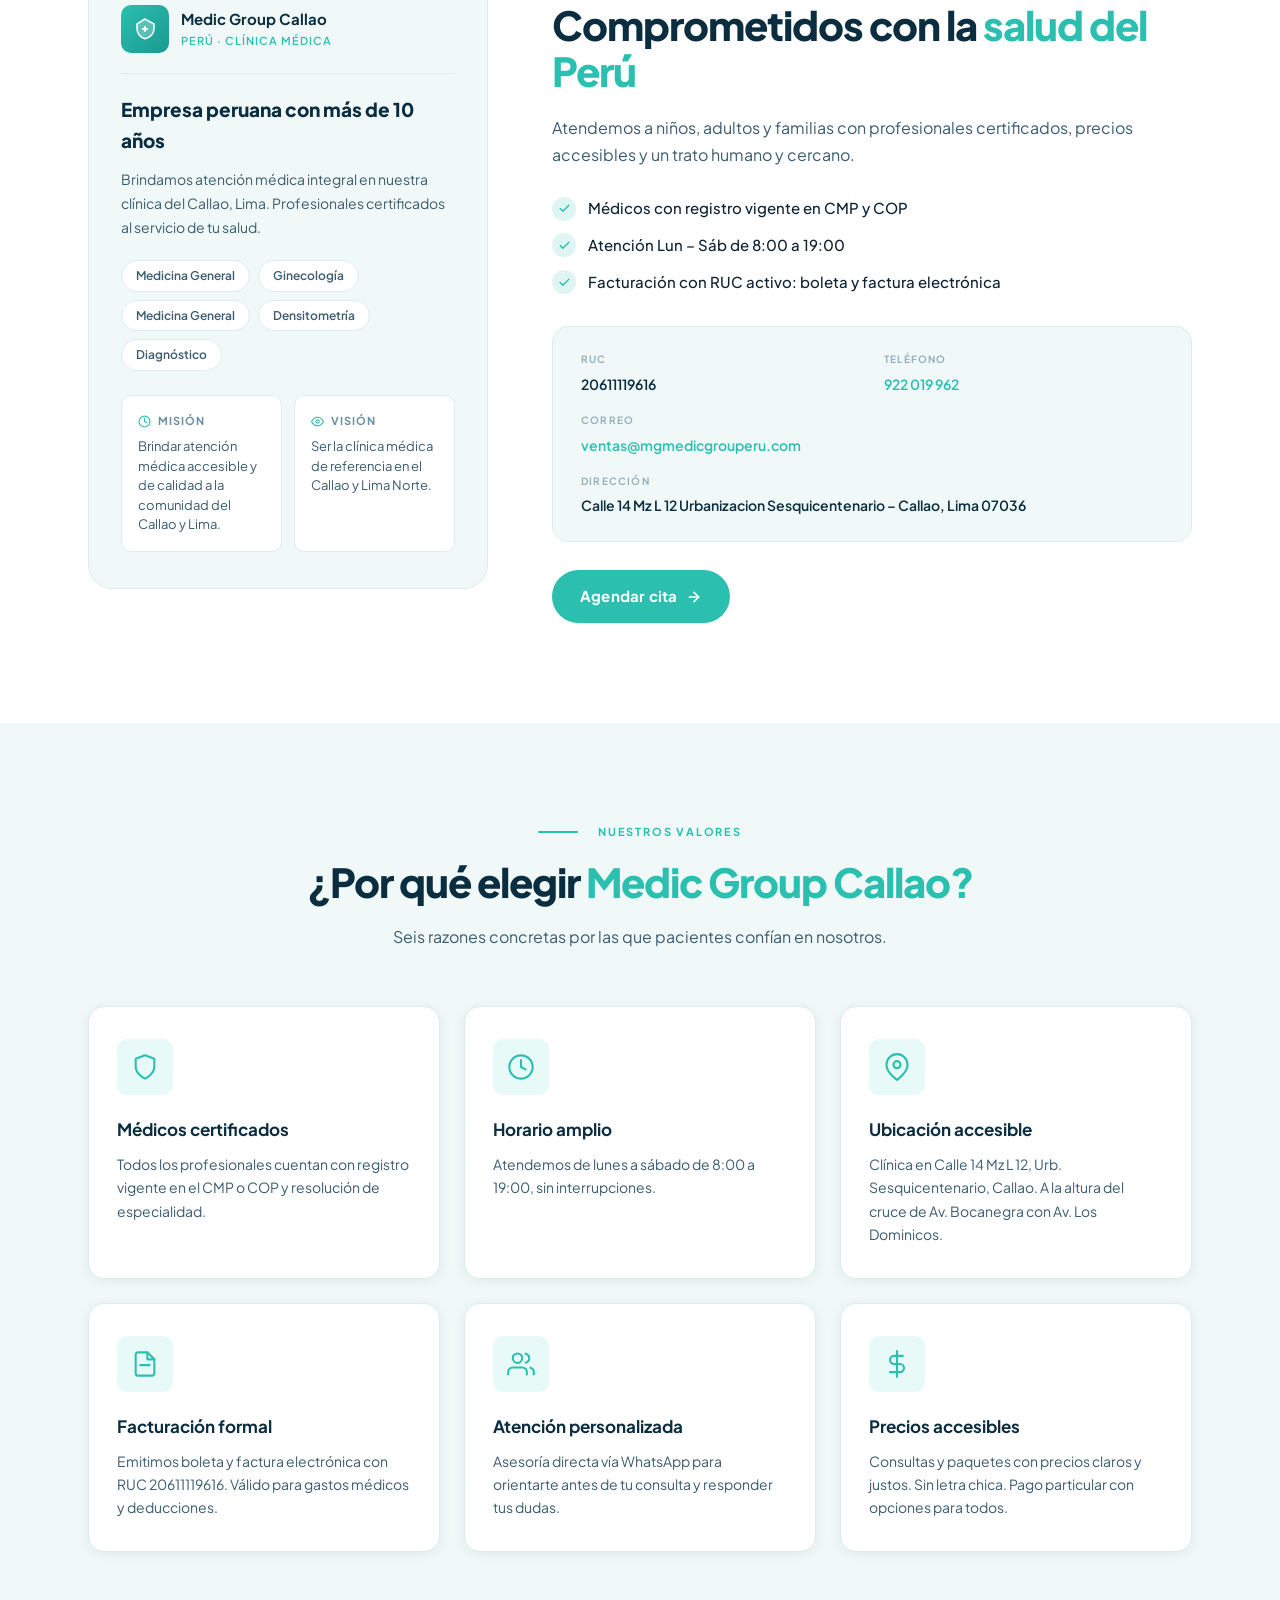
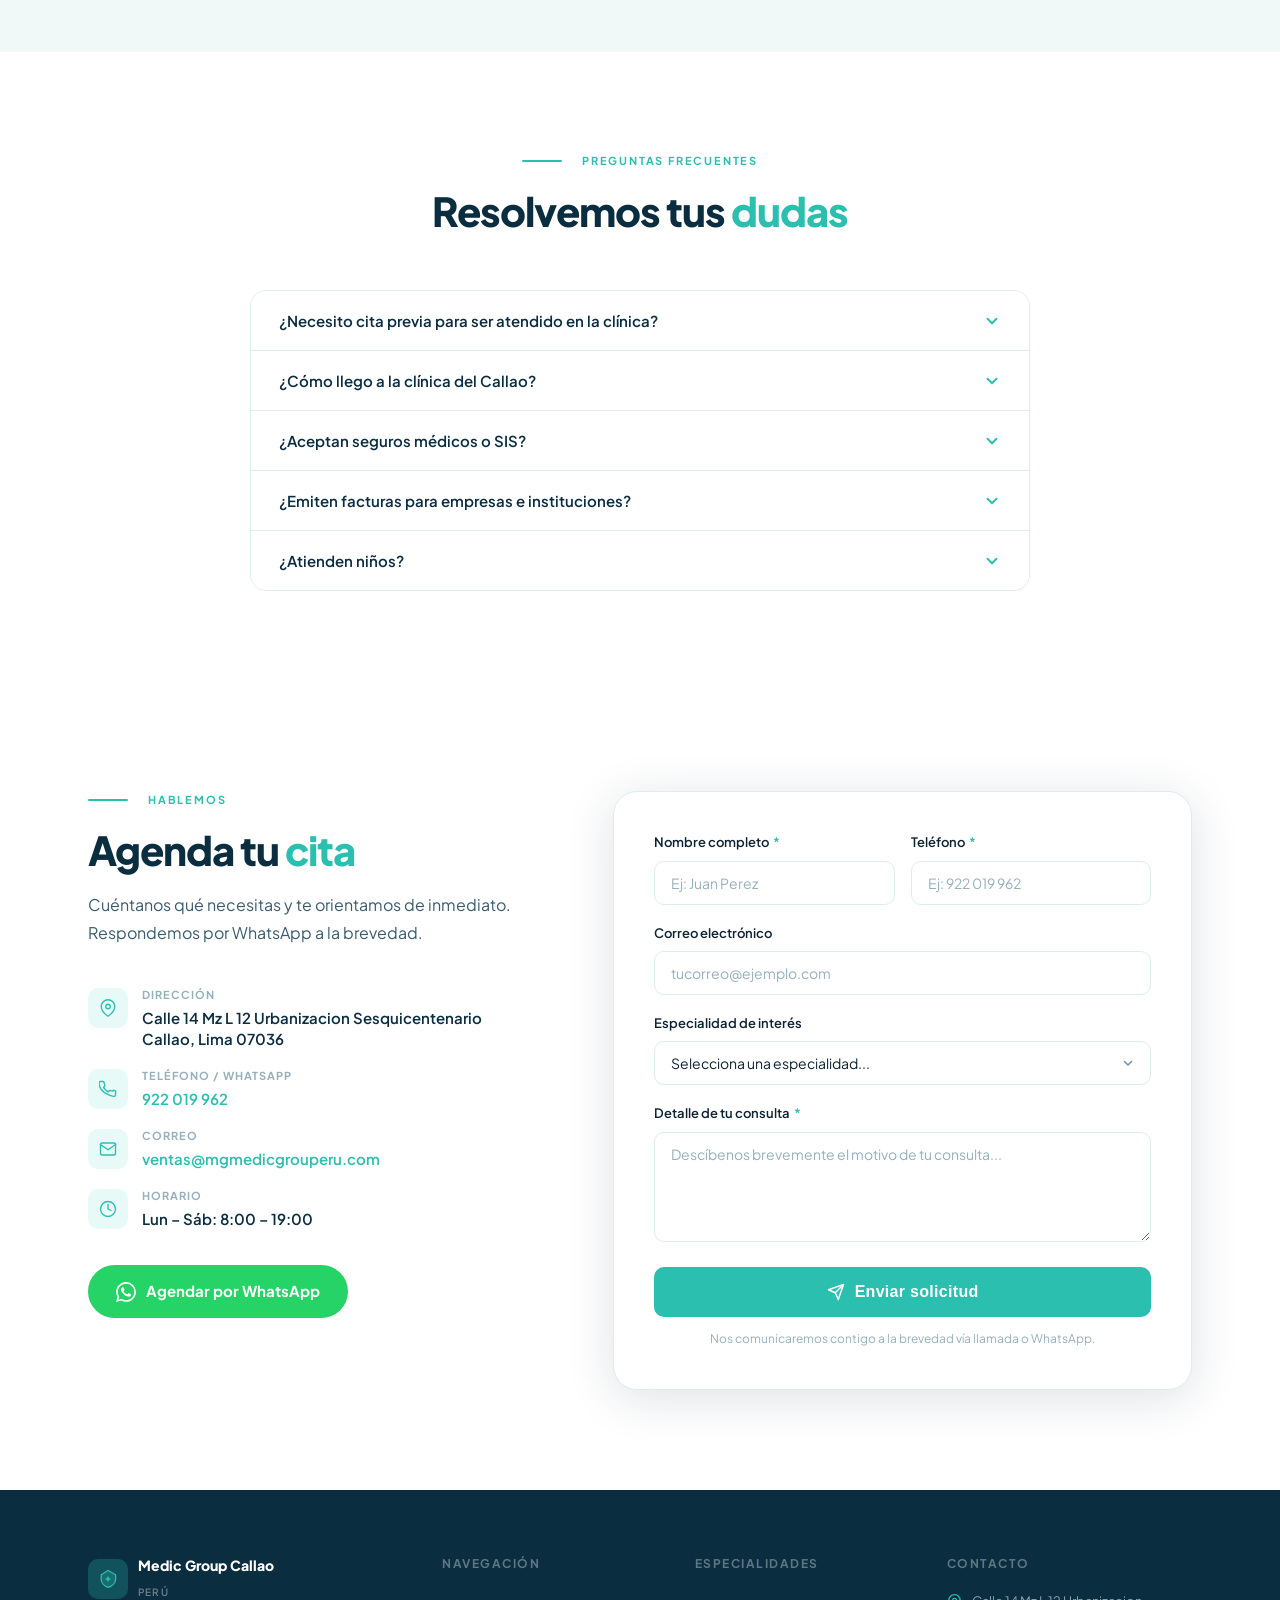
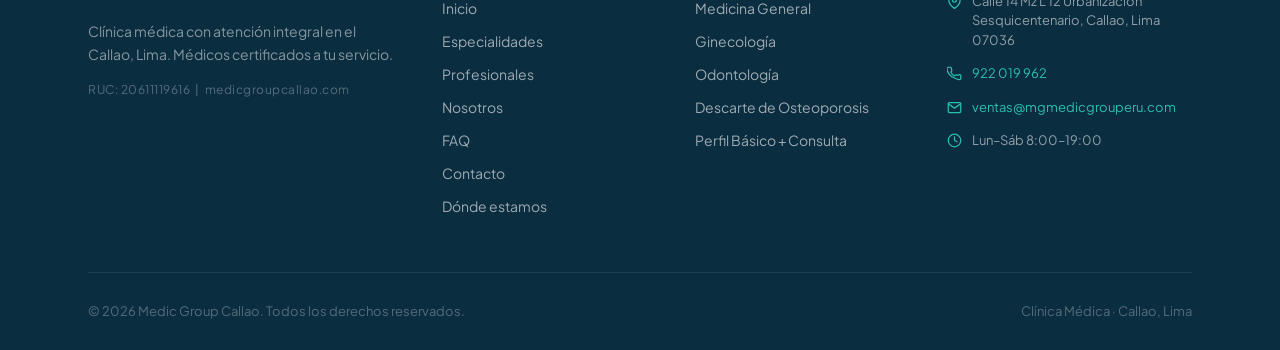
==== commit 02530f21: "Update index.html" ====
--- a/index.html
+++ b/index.html
@@ -4,7 +4,7 @@
   <meta charset="UTF-8">
   <meta name="viewport" content="width=device-width, initial-scale=1.0">
 
-  <title>MG Medic Group Peru — Clínica</title>
+  <title>Medic Group Peru — Clínica</title>
   
   <meta name="description" content="Clínica médica en el Callao con atención en Medicina General, Ginecología y Odontología. Médicos certificados. Citas por WhatsApp.">
 
